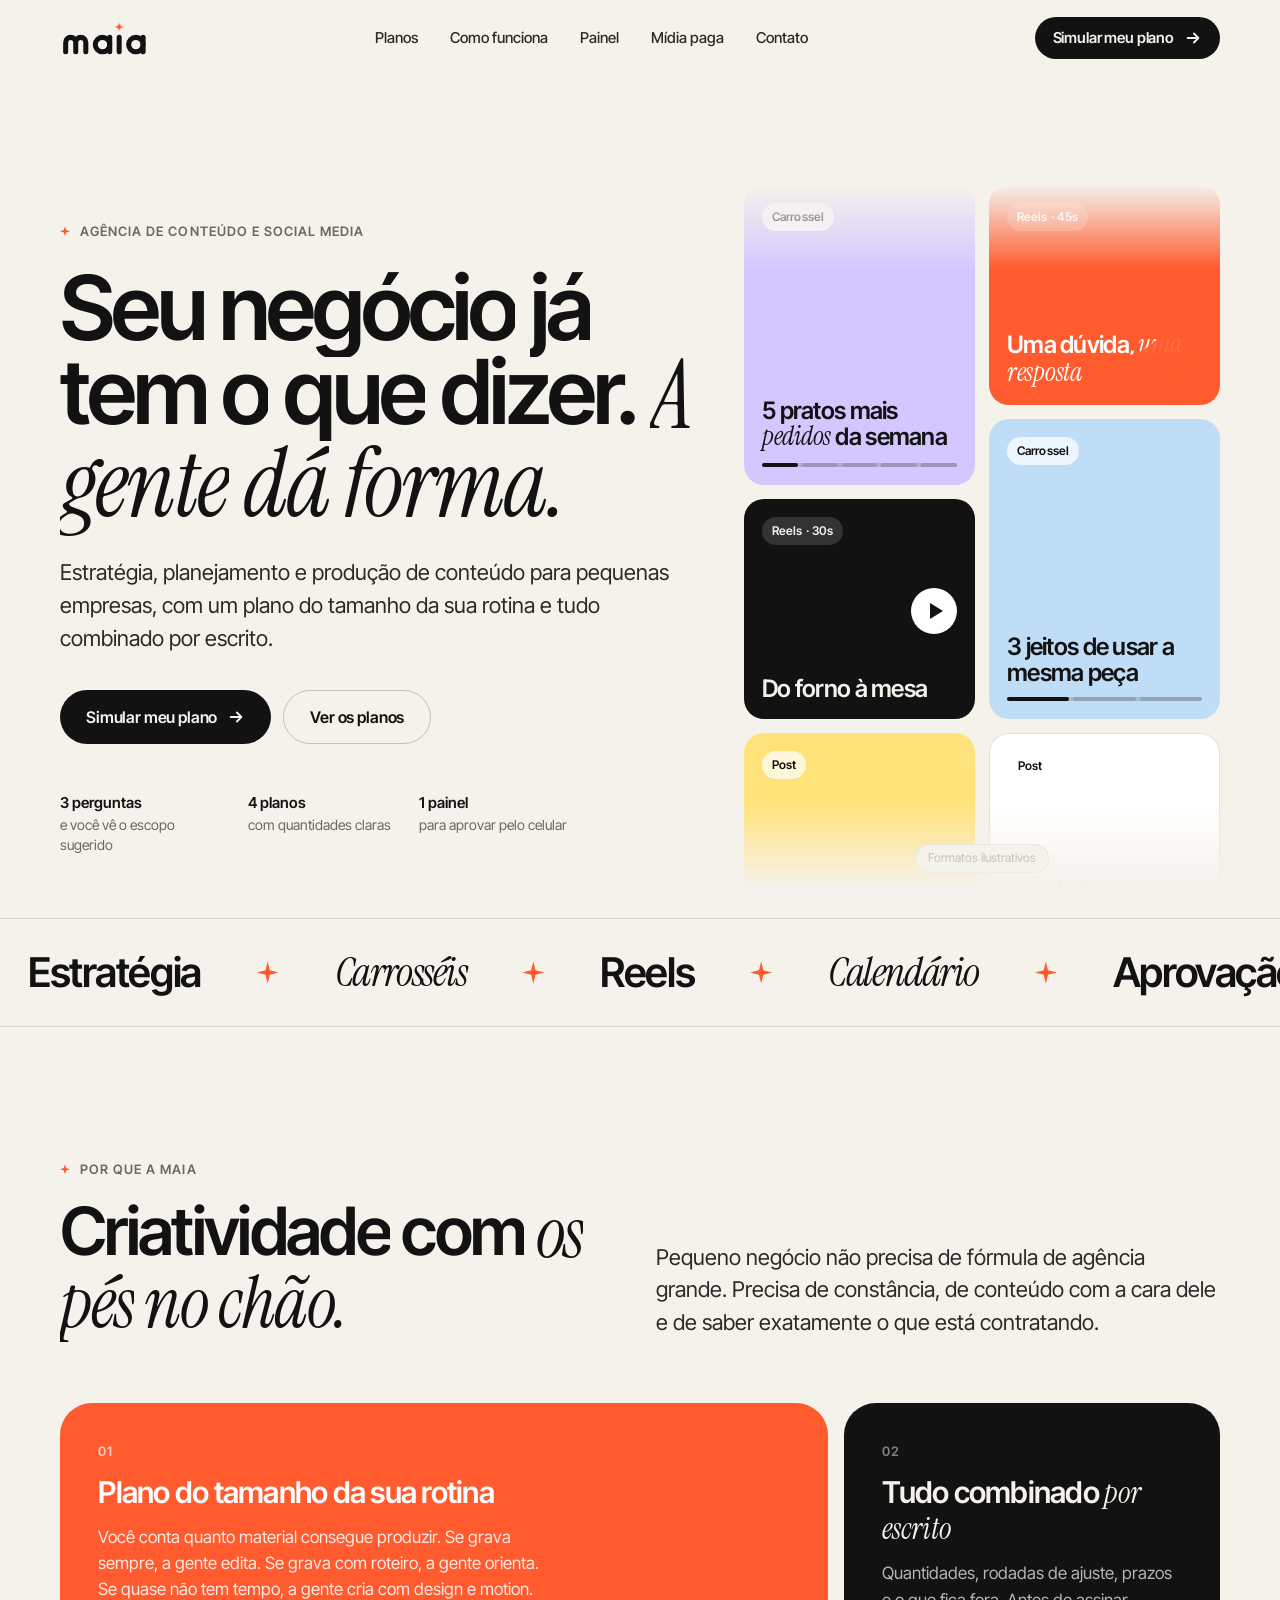
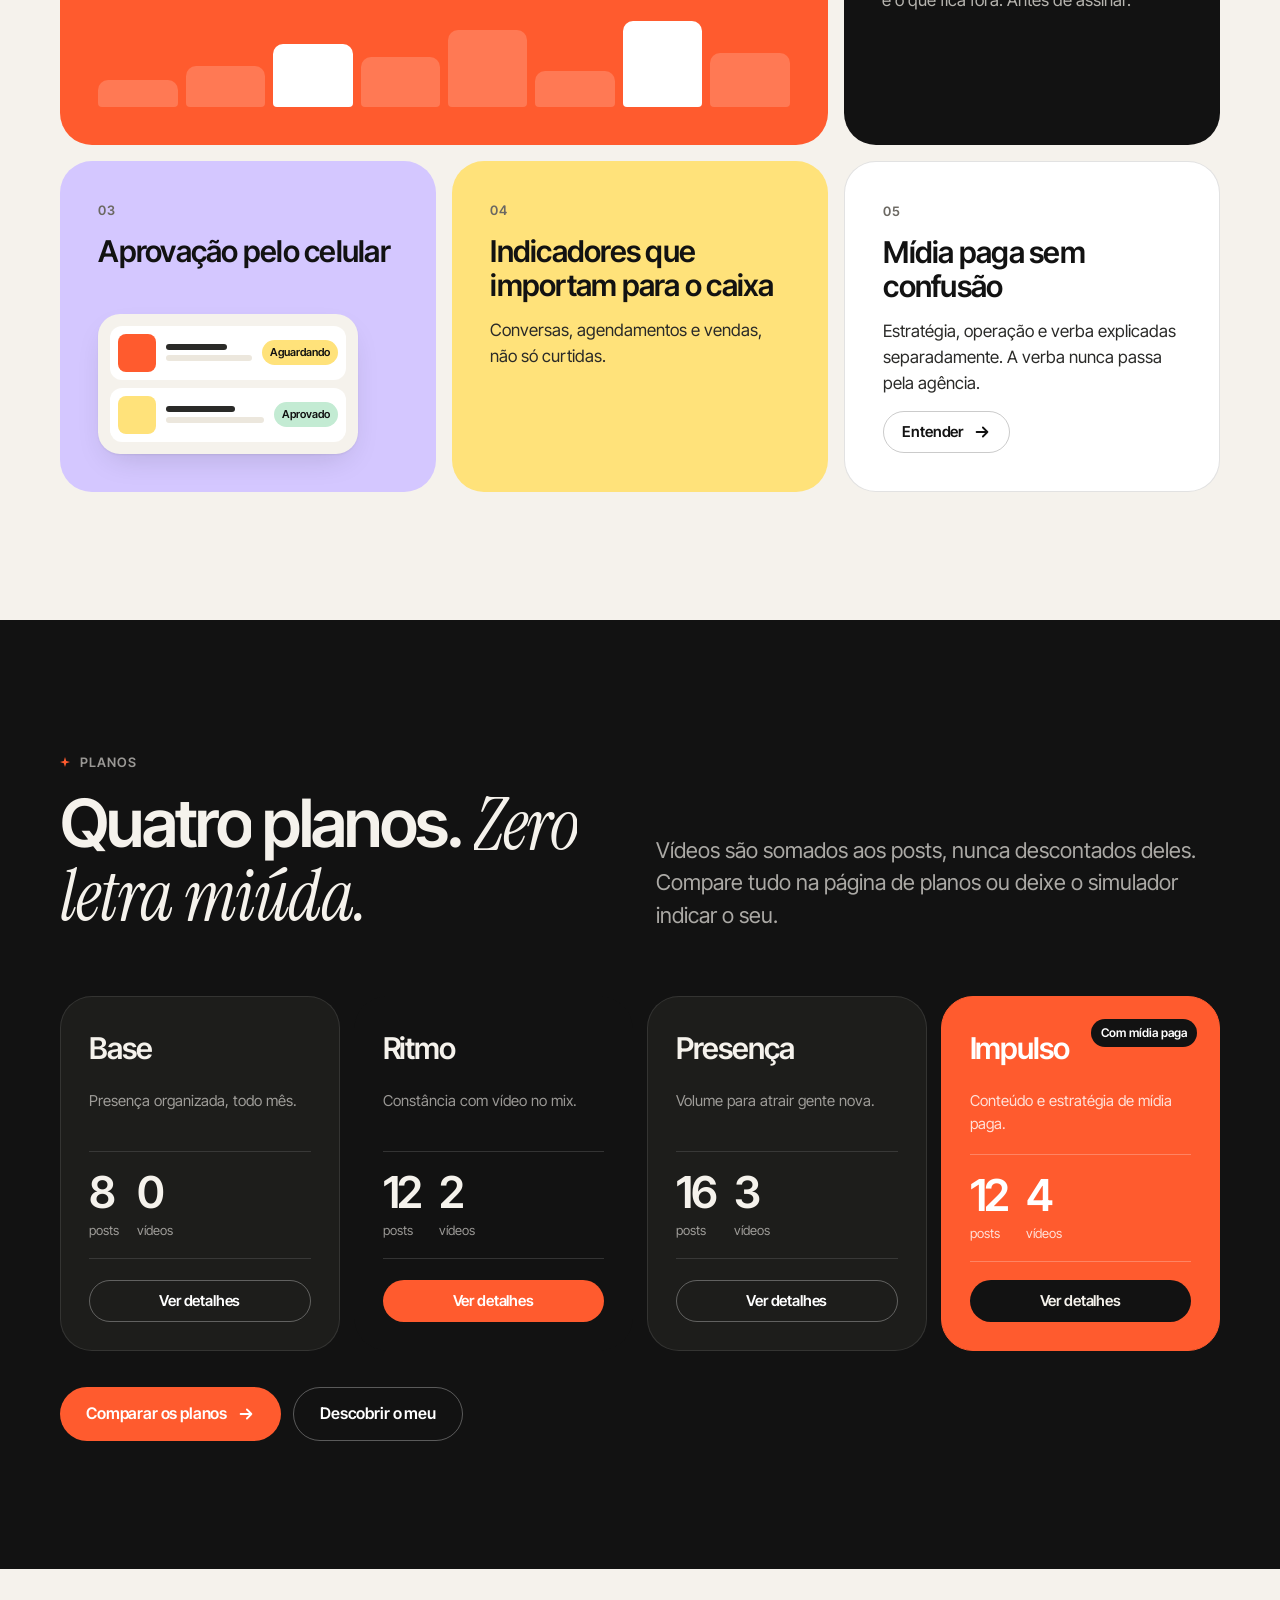
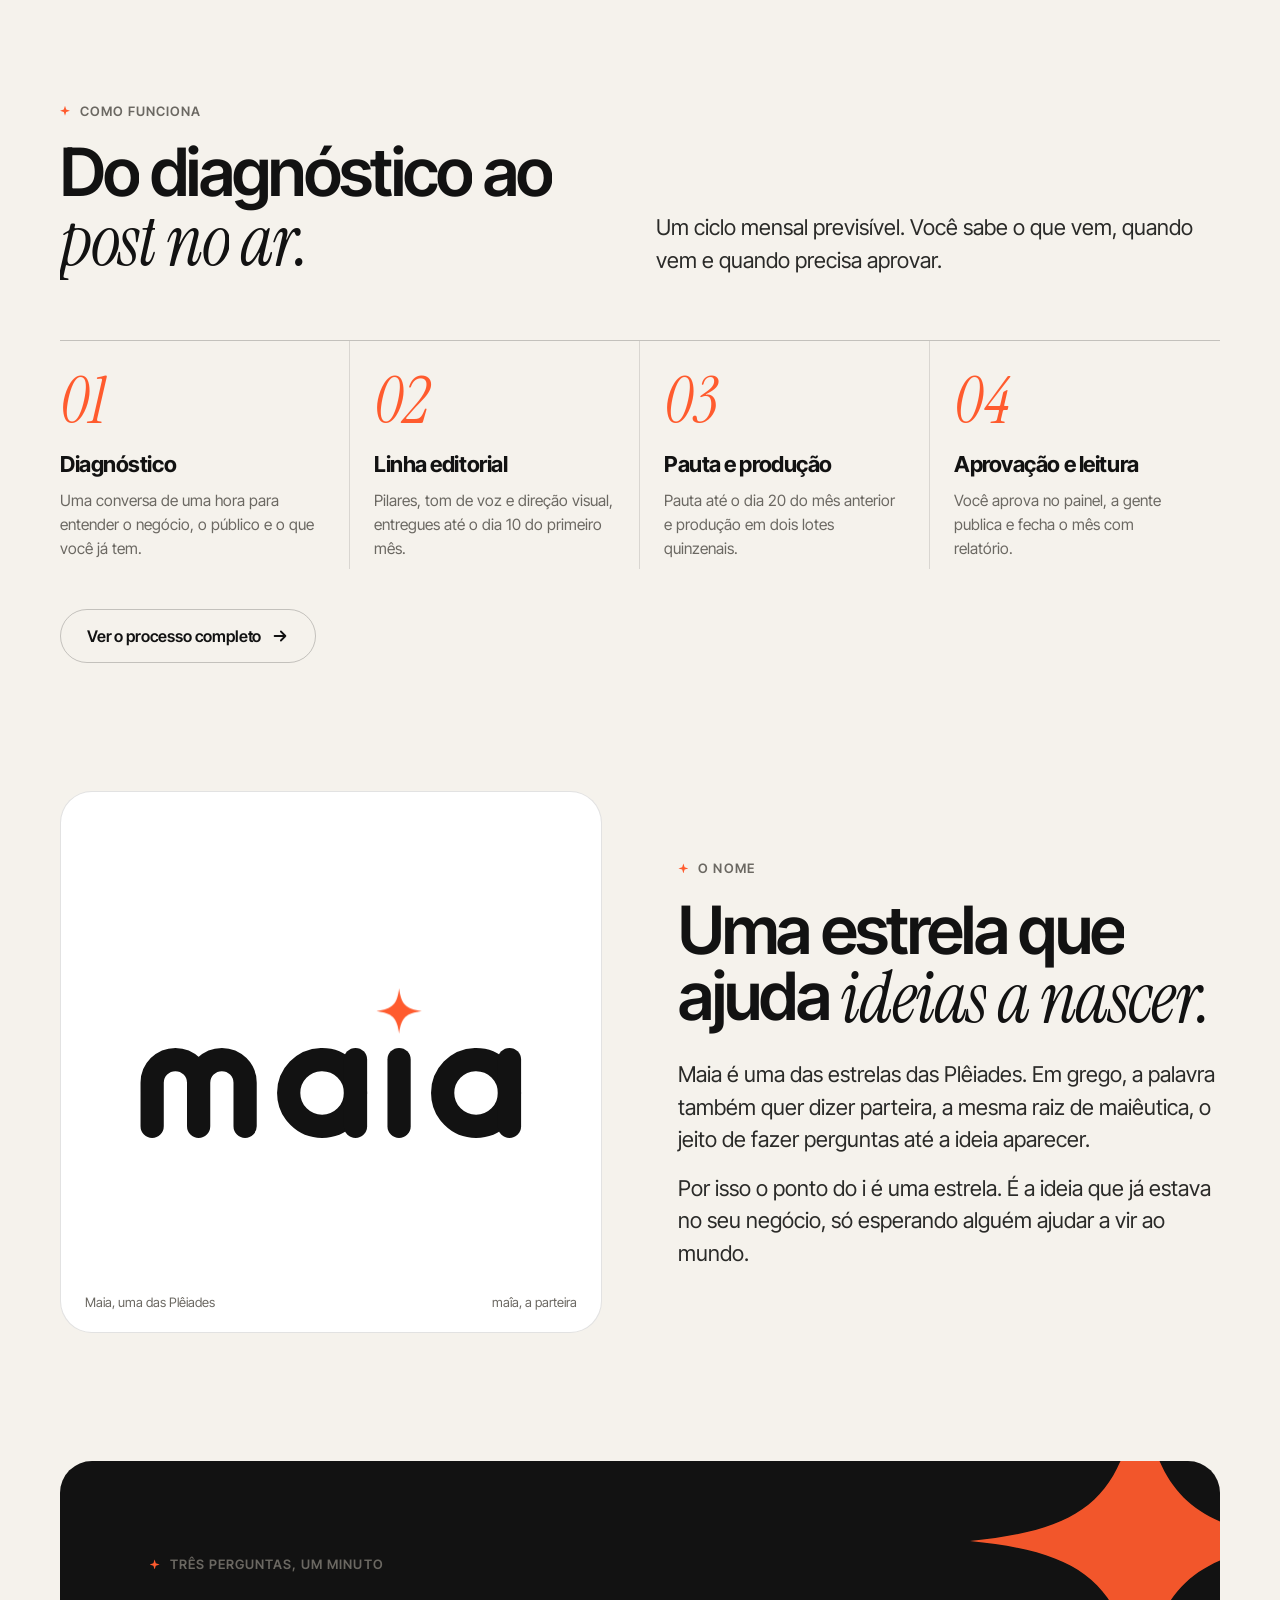
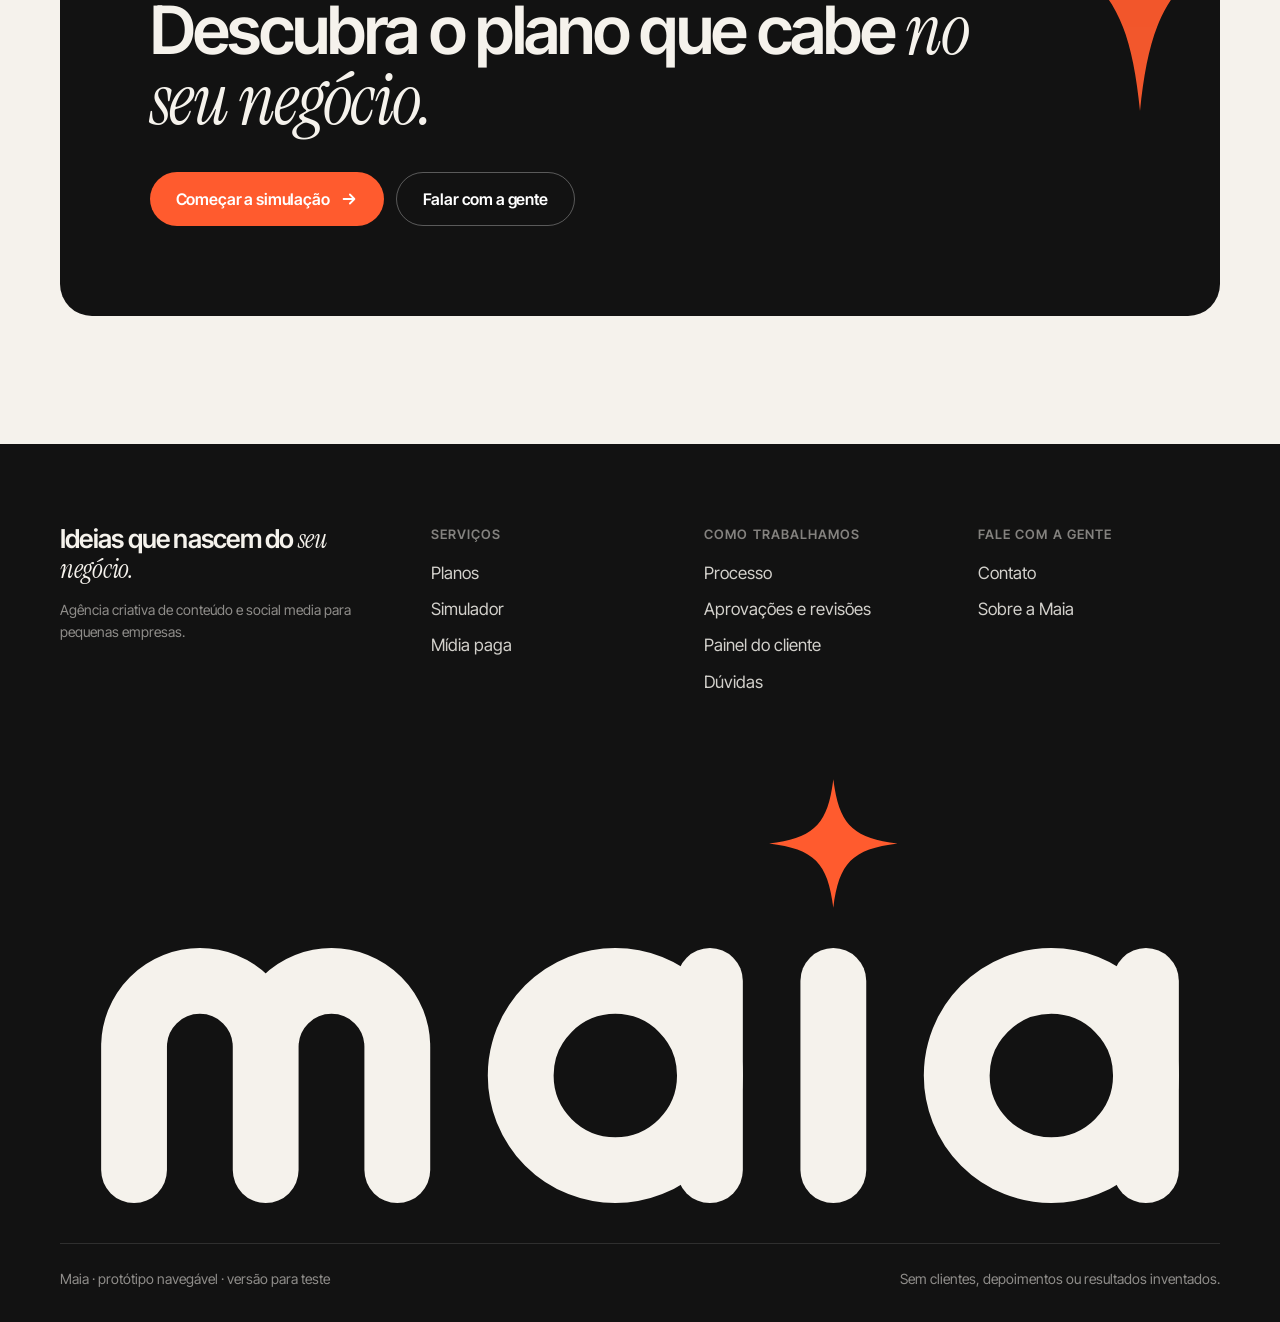
==== index.html @ 1aa04ade "Add files via upload" ====
<!doctype html>
<html lang="pt-BR">
<head>
<meta charset="utf-8">
<meta name="viewport" content="width=device-width,initial-scale=1">
<title>Maia · Conteúdo e social media para pequenas empresas</title>
<meta name="description" content="Estratégia, planejamento e produção de conteúdo para redes sociais, com escopo do tamanho da rotina do seu negócio.">
<meta name="theme-color" content="#F5F2EC">
<link rel="icon" href="./favicon.svg" type="image/svg+xml">
<link rel="preconnect" href="https://fonts.googleapis.com"><link rel="preconnect" href="https://fonts.gstatic.com" crossorigin>
<link href="https://fonts.googleapis.com/css2?family=Instrument+Serif:ital@0;1&family=Inter+Tight:wght@400;500;600;700&display=swap" rel="stylesheet">
<link rel="stylesheet" href="./style.css">
<meta property="og:title" content="Maia · Conteúdo e social media para pequenas empresas"><meta property="og:description" content="Estratégia, planejamento e produção de conteúdo para redes sociais, com escopo do tamanho da rotina do seu negócio.">
</head>
<body>
<a href="#conteudo" class="skip" style="position:absolute;left:-999px">Pular para o conteúdo</a>
<header class="site-header">
  <div class="wrap nav">
    <a class="brand" href="index.html" aria-label="Maia, página inicial"><svg class="logo logo-anim " viewBox="0 -12 282 108" fill="none" role="img" aria-label="Maia">
<g stroke="#121212" stroke-width="16" stroke-linecap="round" stroke-linejoin="round">
<path class="stroke" pathLength="1" d="M18 86V56a16 16 0 0 1 32 0v30M50 56a16 16 0 0 1 32 0v30"/>
<circle class="stroke" pathLength="1" cx="135" cy="63" r="23" transform="rotate(-90 135 63)"/>
<path class="stroke" pathLength="1" d="M158 40v46"/>
<path class="stroke" pathLength="1" d="M188 40v46"/>
<circle class="stroke" pathLength="1" cx="241" cy="63" r="23" transform="rotate(-90 241 63)"/>
<path class="stroke" pathLength="1" d="M264 40v46"/>
</g>
<path class="star" fill="#FF5B2E" d="M188 -9C189.4 2 192.6 5.2 203.6 6.6 192.6 8 189.4 11.2 188 22.2 186.6 11.2 183.4 8 172.4 6.6 183.4 5.2 186.6 2 188 -9Z"/>
</svg></a>
    <nav aria-label="Principal"><ul class="nav-links"><li><a href="planos.html">Planos</a></li><li><a href="como-funciona.html">Como funciona</a></li><li><a href="painel.html">Painel</a></li><li><a href="midia-paga.html">Mídia paga</a></li><li><a href="contato.html">Contato</a></li></ul></nav>
    <div class="nav-cta">
      <a class="btn btn-primary btn-sm" href="simulador.html">Simular meu plano <svg viewBox="0 0 20 20" fill="none" aria-hidden="true"><path d="M4 10h12m-5-5 5 5-5 5" stroke="currentColor" stroke-width="2" stroke-linecap="round" stroke-linejoin="round"/></svg></a>
      <button class="menu-btn" aria-expanded="false" aria-controls="mmenu">Menu <i></i></button>
    </div>
  </div>
</header>
<div class="mobile-menu" id="mmenu"><a class="m-link" href="index.html" aria-current="page">Início<span aria-hidden="true">↗</span></a><a class="m-link" href="planos.html">Planos<span aria-hidden="true">↗</span></a><a class="m-link" href="como-funciona.html">Como funciona<span aria-hidden="true">↗</span></a><a class="m-link" href="painel.html">Painel<span aria-hidden="true">↗</span></a><a class="m-link" href="midia-paga.html">Mídia paga<span aria-hidden="true">↗</span></a><a class="m-link" href="contato.html">Contato<span aria-hidden="true">↗</span></a><a class="btn btn-coral" href="simulador.html">Simular meu plano <svg viewBox="0 0 20 20" fill="none" aria-hidden="true"><path d="M4 10h12m-5-5 5 5-5 5" stroke="currentColor" stroke-width="2" stroke-linecap="round" stroke-linejoin="round"/></svg></a></div>
<main id="conteudo">
<section class="hero">
  <div class="wrap hero-grid">
    <div>
      <span class="eyebrow reveal">Agência de conteúdo e social media</span>
      <h1 class="h1" data-split>Seu negócio já tem o que dizer. <span class="serif">A gente dá forma.</span></h1>
      <p class="lead reveal" data-d="2">Estratégia, planejamento e produção de conteúdo para pequenas empresas, com um plano do tamanho da sua rotina e tudo combinado por escrito.</p>
      <div class="actions reveal" data-d="3">
        <a class="btn btn-primary" href="simulador.html">Simular meu plano <svg viewBox="0 0 20 20" fill="none" aria-hidden="true"><path d="M4 10h12m-5-5 5 5-5 5" stroke="currentColor" stroke-width="2" stroke-linecap="round" stroke-linejoin="round"/></svg></a>
        <a class="btn btn-ghost" href="planos.html">Ver os planos</a>
      </div>
      <div class="hero-meta reveal" data-d="4">
        <div><b>3 perguntas</b>e você vê o escopo sugerido</div>
        <div><b>4 planos</b>com quantidades claras</div>
        <div><b>1 painel</b>para aprovar pelo celular</div>
      </div>
    </div>
    <div class="feed reveal" data-d="2" aria-label="Ilustração de formatos de conteúdo">
      <div class="feed-col">
        <div class="tile lilac tall"><span class="tag">Carrossel</span><div><div class="t">5 pratos mais <span class="serif">pedidos</span> da semana</div><div class="bar"><span></span><span></span><span></span><span></span><span></span></div></div></div>
        <div class="tile ink"><span class="tag">Reels · 30s</span><div class="play"></div><div class="t">Do forno à mesa</div></div>
        <div class="tile butter"><span class="tag">Post</span><div class="t">Agenda aberta para <span class="serif">sábado</span></div></div>
        <div class="tile mint tall"><span class="tag">Carrossel</span><div><div class="t">Cuidados em casa depois da coloração</div><div class="bar"><span></span><span></span><span></span><span></span></div></div></div>
        <div class="tile lilac tall"><span class="tag">Carrossel</span><div><div class="t">5 pratos mais <span class="serif">pedidos</span> da semana</div><div class="bar"><span></span><span></span><span></span><span></span><span></span></div></div></div>
        <div class="tile ink"><span class="tag">Reels · 30s</span><div class="play"></div><div class="t">Do forno à mesa</div></div>
        <div class="tile butter"><span class="tag">Post</span><div class="t">Agenda aberta para <span class="serif">sábado</span></div></div>
        <div class="tile mint tall"><span class="tag">Carrossel</span><div><div class="t">Cuidados em casa depois da coloração</div><div class="bar"><span></span><span></span><span></span><span></span></div></div></div>
      </div>
      <div class="feed-col">
        <div class="tile coral"><span class="tag">Reels · 45s</span><svg class="big-star" viewBox="0 0 100 100" aria-hidden="true"><path fill="#FF5B2E" d="M50 0C53.5 36 64 46.5 100 50 64 53.5 53.5 64 50 100 46.5 64 36 53.5 0 50 36 46.5 46.5 36 50 0Z"/></svg><div class="t">Uma dúvida, <span class="serif">uma resposta</span></div></div>
        <div class="tile sky tall"><span class="tag">Carrossel</span><div><div class="t">3 jeitos de usar a mesma peça</div><div class="bar"><span></span><span></span><span></span></div></div></div>
        <div class="tile paper"><span class="tag">Post</span><div class="t">Inscrições abertas <span class="serif">até sexta</span></div></div>
        <div class="tile ink tall"><span class="tag">Reels · 20s</span><div class="play"></div><div class="t">Antes e depois do banho e tosa</div></div>
        <div class="tile coral"><span class="tag">Reels · 45s</span><svg class="big-star" viewBox="0 0 100 100" aria-hidden="true"><path fill="#FF5B2E" d="M50 0C53.5 36 64 46.5 100 50 64 53.5 53.5 64 50 100 46.5 64 36 53.5 0 50 36 46.5 46.5 36 50 0Z"/></svg><div class="t">Uma dúvida, <span class="serif">uma resposta</span></div></div>
        <div class="tile sky tall"><span class="tag">Carrossel</span><div><div class="t">3 jeitos de usar a mesma peça</div><div class="bar"><span></span><span></span><span></span></div></div></div>
        <div class="tile paper"><span class="tag">Post</span><div class="t">Inscrições abertas <span class="serif">até sexta</span></div></div>
        <div class="tile ink tall"><span class="tag">Reels · 20s</span><div class="play"></div><div class="t">Antes e depois do banho e tosa</div></div>
      </div>
      <span class="feed-note">Formatos ilustrativos</span>
    </div>
  </div>
</section>

<div class="marquee" aria-hidden="true"><div class="marquee-track">
  <span>Estratégia</span><span>Carrosséis</span><span>Reels</span><span>Calendário</span><span>Aprovação pelo celular</span><span>Relatório mensal</span><span>Mídia paga</span>
  <span>Estratégia</span><span>Carrosséis</span><span>Reels</span><span>Calendário</span><span>Aprovação pelo celular</span><span>Relatório mensal</span><span>Mídia paga</span>
</div></div>

<section class="sec">
  <div class="wrap">
    <div class="sec-head">
      <div><span class="eyebrow reveal">Por que a Maia</span><h2 class="h2" data-split style="margin-top:16px">Criatividade com <span class="serif">os pés no chão.</span></h2></div>
      <p class="lead reveal">Pequeno negócio não precisa de fórmula de agência grande. Precisa de constância, de conteúdo com a cara dele e de saber exatamente o que está contratando.</p>
    </div>
    <div class="bento">
      <article class="b-card c-4 coral reveal">
        <span class="num">01</span>
        <h3 class="h3">Plano do tamanho da sua rotina</h3>
        <p>Você conta quanto material consegue produzir. Se grava sempre, a gente edita. Se grava com roteiro, a gente orienta. Se quase não tem tempo, a gente cria com design e motion.</p>
        <div class="viz cap-scale" aria-hidden="true"><span style="height:30%"></span><span style="height:45%"></span><span class="on" style="height:70%"></span><span style="height:55%"></span><span style="height:85%"></span><span style="height:40%"></span><span class="on" style="height:95%"></span><span style="height:60%"></span></div>
      </article>
      <article class="b-card c-2 ink reveal" data-d="1">
        <span class="num">02</span>
        <h3 class="h3">Tudo combinado <span class="serif">por escrito</span></h3>
        <p>Quantidades, rodadas de ajuste, prazos e o que fica fora. Antes de assinar.</p>
      </article>
      <article class="b-card c-2 lilac reveal">
        <span class="num">03</span>
        <h3 class="h3">Aprovação pelo celular</h3>
        <div class="viz phone-mini" aria-hidden="true">
          <div class="row"><div class="th" style="background:var(--coral)"></div><div class="lines"><i></i><i></i></div><span class="pill wait">Aguardando</span></div>
          <div class="row"><div class="th" style="background:var(--butter)"></div><div class="lines"><i></i><i></i></div><span class="pill">Aprovado</span></div>
        </div>
      </article>
      <article class="b-card c-2 butter reveal" data-d="1">
        <span class="num">04</span>
        <h3 class="h3">Indicadores que importam para o caixa</h3>
        <p>Conversas, agendamentos e vendas, não só curtidas.</p>
      </article>
      <article class="b-card c-2 reveal" data-d="2">
        <span class="num">05</span>
        <h3 class="h3">Mídia paga sem confusão</h3>
        <p>Estratégia, operação e verba explicadas separadamente. A verba nunca passa pela agência.</p>
        <a class="btn btn-ghost btn-sm" href="midia-paga.html" style="align-self:flex-start;margin-top:auto">Entender <svg viewBox="0 0 20 20" fill="none" aria-hidden="true"><path d="M4 10h12m-5-5 5 5-5 5" stroke="currentColor" stroke-width="2" stroke-linecap="round" stroke-linejoin="round"/></svg></a>
      </article>
    </div>
  </div>
</section>

<section class="sec dark">
  <div class="wrap">
    <div class="sec-head">
      <div><span class="eyebrow reveal">Planos</span><h2 class="h2" data-split style="margin-top:16px">Quatro planos. <span class="serif">Zero letra miúda.</span></h2></div>
      <p class="lead reveal">Vídeos são somados aos posts, nunca descontados deles. Compare tudo na página de planos ou deixe o simulador indicar o seu.</p>
    </div>
    <div class="plans" id="home-plans"></div>
    <div style="display:flex;gap:12px;flex-wrap:wrap;margin-top:36px" class="reveal">
      <a class="btn btn-coral" href="planos.html">Comparar os planos <svg viewBox="0 0 20 20" fill="none" aria-hidden="true"><path d="M4 10h12m-5-5 5 5-5 5" stroke="currentColor" stroke-width="2" stroke-linecap="round" stroke-linejoin="round"/></svg></a>
      <a class="btn btn-light" href="simulador.html">Descobrir o meu</a>
    </div>
  </div>
</section>

<section class="sec">
  <div class="wrap">
    <div class="sec-head">
      <div><span class="eyebrow reveal">Como funciona</span><h2 class="h2" data-split style="margin-top:16px">Do diagnóstico ao <span class="serif">post no ar.</span></h2></div>
      <p class="lead reveal">Um ciclo mensal previsível. Você sabe o que vem, quando vem e quando precisa aprovar.</p>
    </div>
    <div class="steps">
      <div class="step reveal"><div class="n">01</div><h3>Diagnóstico</h3><p>Uma conversa de uma hora para entender o negócio, o público e o que você já tem.</p></div>
      <div class="step reveal" data-d="1"><div class="n">02</div><h3>Linha editorial</h3><p>Pilares, tom de voz e direção visual, entregues até o dia 10 do primeiro mês.</p></div>
      <div class="step reveal" data-d="2"><div class="n">03</div><h3>Pauta e produção</h3><p>Pauta até o dia 20 do mês anterior e produção em dois lotes quinzenais.</p></div>
      <div class="step reveal" data-d="3"><div class="n">04</div><h3>Aprovação e leitura</h3><p>Você aprova no painel, a gente publica e fecha o mês com relatório.</p></div>
    </div>
    <a class="btn btn-ghost reveal" href="como-funciona.html" style="margin-top:40px">Ver o processo completo <svg viewBox="0 0 20 20" fill="none" aria-hidden="true"><path d="M4 10h12m-5-5 5 5-5 5" stroke="currentColor" stroke-width="2" stroke-linecap="round" stroke-linejoin="round"/></svg></a>
  </div>
</section>

<section class="sec" id="marca" style="padding-top:0">
  <div class="wrap story">
    <div class="logo-stage reveal"><svg class="logo logo-anim big" viewBox="0 -12 282 108" fill="none" role="img" aria-label="Maia">
<g stroke="#121212" stroke-width="16" stroke-linecap="round" stroke-linejoin="round">
<path class="stroke" pathLength="1" d="M18 86V56a16 16 0 0 1 32 0v30M50 56a16 16 0 0 1 32 0v30"/>
<circle class="stroke" pathLength="1" cx="135" cy="63" r="23" transform="rotate(-90 135 63)"/>
<path class="stroke" pathLength="1" d="M158 40v46"/>
<path class="stroke" pathLength="1" d="M188 40v46"/>
<circle class="stroke" pathLength="1" cx="241" cy="63" r="23" transform="rotate(-90 241 63)"/>
<path class="stroke" pathLength="1" d="M264 40v46"/>
</g>
<path class="star" fill="#FF5B2E" d="M188 -9C189.4 2 192.6 5.2 203.6 6.6 192.6 8 189.4 11.2 188 22.2 186.6 11.2 183.4 8 172.4 6.6 183.4 5.2 186.6 2 188 -9Z"/>
</svg><div class="cap"><span>Maia, uma das Plêiades</span><span>maîa, a parteira</span></div></div>
    <div>
      <span class="eyebrow reveal">O nome</span>
      <h2 class="h2" data-split style="margin:16px 0 24px">Uma estrela que ajuda <span class="serif">ideias a nascer.</span></h2>
      <p class="lead reveal">Maia é uma das estrelas das Plêiades. Em grego, a palavra também quer dizer parteira, a mesma raiz de maiêutica, o jeito de fazer perguntas até a ideia aparecer.</p>
      <p class="lead reveal" style="margin-top:16px">Por isso o ponto do i é uma estrela. É a ideia que já estava no seu negócio, só esperando alguém ajudar a vir ao mundo.</p>
    </div>
  </div>
</section>

<section class="sec" style="padding-top:0">
  <div class="wrap">
    <div class="cta-band reveal">
      <svg class="star-bg" viewBox="0 0 100 100" aria-hidden="true"><path fill="#FF5B2E" d="M50 0C53.5 36 64 46.5 100 50 64 53.5 53.5 64 50 100 46.5 64 36 53.5 0 50 36 46.5 46.5 36 50 0Z"/></svg>
      <span class="eyebrow">Três perguntas, um minuto</span>
      <h2 class="h2" style="margin-top:18px">Descubra o plano que cabe <span class="serif">no seu negócio.</span></h2>
      <div class="actions"><a class="btn btn-coral" href="simulador.html">Começar a simulação <svg viewBox="0 0 20 20" fill="none" aria-hidden="true"><path d="M4 10h12m-5-5 5 5-5 5" stroke="currentColor" stroke-width="2" stroke-linecap="round" stroke-linejoin="round"/></svg></a><a class="btn btn-light" href="contato.html">Falar com a gente</a></div>
    </div>
  </div>
</section>
<script>
document.addEventListener('DOMContentLoaded',()=>{
  const el=document.getElementById('home-plans'); const M=window.MAIA;
  el.innerHTML=M.order.map((id,i)=>{const p=M.plans[id];const cls=id==='ritmo'?'featured':id==='impulso'?'axis':'';
  return `<article class="plan ${cls} reveal in" data-d="${i}" style="${cls?'':'background:#1D1D1B;border-color:rgba(255,255,255,.1);color:var(--paper)'}">
  ${id==='impulso'?'<span class="badge">Com mídia paga</span>':''}
  <div class="p-name">${p.name}</div><div class="p-desc" style="${cls?'':'color:rgba(245,242,236,.6)'}">${p.short}</div>
  <div class="p-nums" style="${cls?'':'border-color:rgba(255,255,255,.12)'}"><div><b>${p.posts}</b><span style="${cls?'':'color:rgba(245,242,236,.6)'}">posts</span></div><div><b>${p.videos}</b><span style="${cls?'':'color:rgba(245,242,236,.6)'}">vídeos</span></div></div>
  <a class="btn ${id==='ritmo'?'btn-coral':id==='impulso'?'btn-primary':'btn-light'} btn-sm" href="planos.html#${id}">Ver detalhes</a></article>`}).join('');
});
</script>

</main>
<footer class="site-footer">
  <div class="wrap">
    <div class="foot-grid">
      <div>
        <p style="font-size:26px;letter-spacing:-.03em;font-weight:600;line-height:1.15;max-width:340px">Ideias que nascem do <span class="serif">seu negócio.</span></p>
        <p class="small" style="color:rgba(245,242,236,.55);margin-top:14px;max-width:320px">Agência criativa de conteúdo e social media para pequenas empresas.</p>
      </div>
      <div><h4>Serviços</h4><ul><li><a href="planos.html">Planos</a></li><li><a href="simulador.html">Simulador</a></li><li><a href="midia-paga.html">Mídia paga</a></li></ul></div>
      <div><h4>Como trabalhamos</h4><ul><li><a href="como-funciona.html">Processo</a></li><li><a href="como-funciona.html#combinados">Aprovações e revisões</a></li><li><a href="painel.html">Painel do cliente</a></li><li><a href="como-funciona.html#duvidas">Dúvidas</a></li></ul></div>
      <div><h4>Fale com a gente</h4><ul><li><a href="contato.html">Contato</a></li><li><a href="index.html#marca">Sobre a Maia</a></li></ul></div>
    </div>
    <div class="foot-big" aria-hidden="true"><svg class="logo " viewBox="0 -12 282 108" fill="none" role="img" aria-label="Maia">
<g stroke="#F5F2EC" stroke-width="16" stroke-linecap="round" stroke-linejoin="round">
<path d="M18 86V56a16 16 0 0 1 32 0v30M50 56a16 16 0 0 1 32 0v30"/>
<circle cx="135" cy="63" r="23" transform="rotate(-90 135 63)"/>
<path d="M158 40v46"/>
<path d="M188 40v46"/>
<circle cx="241" cy="63" r="23" transform="rotate(-90 241 63)"/>
<path d="M264 40v46"/>
</g>
<path class="star" fill="#FF5B2E" d="M188 -9C189.4 2 192.6 5.2 203.6 6.6 192.6 8 189.4 11.2 188 22.2 186.6 11.2 183.4 8 172.4 6.6 183.4 5.2 186.6 2 188 -9Z"/>
</svg></div>
    <div class="foot-bottom"><span>Maia · protótipo navegável · versão para teste</span><span>Sem clientes, depoimentos ou resultados inventados.</span></div>
  </div>
</footer>
<script src="./main.js"></script>
<script src="./data.js"></script>
</body>
</html>
---- style.css ----
/* MAIA · sistema visual */
:root{
  --ink:#121212;
  --ink-2:#2A2A28;
  --muted:#6B6862;
  --paper:#F5F2EC;
  --paper-2:#ECE7DD;
  --white:#FFFFFF;
  --coral:#FF5B2E;
  --coral-d:#E2441A;
  --lilac:#D4C7FF;
  --butter:#FFE27A;
  --mint:#C3EBD3;
  --sky:#BFDDF7;
  --line:rgba(18,18,18,.12);
  --line-2:rgba(18,18,18,.22);
  --r-s:12px; --r-m:20px; --r-l:32px;
  --shadow:0 1px 2px rgba(18,18,18,.06),0 12px 32px -12px rgba(18,18,18,.18);
  --sans:"Inter Tight",system-ui,-apple-system,"Segoe UI",sans-serif;
  --serif:"Instrument Serif",Georgia,serif;
  --ease:cubic-bezier(.2,.7,.1,1);
  --max:1240px;
  --gut:clamp(16px,4vw,40px);
}
@view-transition{navigation:auto}
::view-transition-old(root){animation:vt-out .28s var(--ease) both}
::view-transition-new(root){animation:vt-in .42s var(--ease) both}
@keyframes vt-out{to{opacity:0;transform:translateY(-8px)}}
@keyframes vt-in{from{opacity:0;transform:translateY(12px)}}

*{box-sizing:border-box;margin:0;padding:0}
html{scroll-behavior:smooth;-webkit-text-size-adjust:100%}
body{font-family:var(--sans);background:var(--paper);color:var(--ink);font-size:17px;line-height:1.55;-webkit-font-smoothing:antialiased;overflow-x:hidden}
img,svg{display:block;max-width:100%}
a{color:inherit;text-decoration:none}
button{font:inherit;color:inherit;background:none;border:0;cursor:pointer}
input,select,textarea{font:inherit;color:inherit}
:focus-visible{outline:3px solid var(--coral);outline-offset:3px;border-radius:6px}
::selection{background:var(--coral);color:#fff}

.wrap{width:100%;max-width:var(--max);margin:0 auto;padding:0 var(--gut)}
.serif{font-family:var(--serif);font-weight:400;font-style:italic;letter-spacing:-.01em}
.eyebrow{display:inline-flex;align-items:center;gap:10px;font-size:13px;font-weight:600;letter-spacing:.08em;text-transform:uppercase;color:var(--muted)}
.eyebrow::before{content:"";width:10px;height:10px;background:var(--coral);clip-path:polygon(50% 0,62% 38%,100% 50%,62% 62%,50% 100%,38% 62%,0 50%,38% 38%)}
.h1{font-size:clamp(44px,7vw,104px);line-height:.94;letter-spacing:-.045em;font-weight:600}
.h2{font-size:clamp(34px,5.2vw,72px);line-height:1;letter-spacing:-.04em;font-weight:600}
.h3{font-size:clamp(22px,2.4vw,30px);line-height:1.15;letter-spacing:-.025em;font-weight:600}
.h1 .serif,.h2 .serif{font-size:1.06em;letter-spacing:-.02em}
.lead{font-size:clamp(18px,1.7vw,22px);line-height:1.5;color:var(--ink-2);max-width:620px}
.muted{color:var(--muted)}
.small{font-size:14px}

/* botões */
.btn{display:inline-flex;align-items:center;gap:10px;height:54px;padding:0 26px;border-radius:999px;font-weight:600;font-size:16px;letter-spacing:-.01em;transition:transform .3s var(--ease),background .25s,color .25s,box-shadow .3s;white-space:nowrap}
.btn svg{width:18px;height:18px;transition:transform .3s var(--ease)}
.btn:hover svg{transform:translateX(4px)}
.btn-primary{background:var(--ink);color:var(--paper)}
.btn-primary:hover{background:var(--coral);transform:translateY(-2px);box-shadow:0 10px 24px -10px rgba(255,91,46,.7)}
.btn-coral{background:var(--coral);color:#fff}
.btn-coral:hover{background:var(--paper);color:var(--ink);transform:translateY(-2px)}
.btn-ghost{border:1.5px solid var(--line-2)}
.btn-ghost:hover{border-color:var(--ink);background:var(--ink);color:var(--paper)}
.btn-light{border:1.5px solid rgba(255,255,255,.3);color:#fff}
.btn-light:hover{background:#fff;color:var(--ink)}
.btn-sm{height:42px;padding:0 18px;font-size:15px}

/* header */
.site-header{position:sticky;top:0;z-index:50;background:rgba(245,242,236,.82);backdrop-filter:saturate(1.4) blur(14px);-webkit-backdrop-filter:saturate(1.4) blur(14px);border-bottom:1px solid transparent;transition:border-color .3s}
.site-header.scrolled{border-bottom-color:var(--line)}
.nav{display:flex;align-items:center;justify-content:space-between;height:76px;gap:24px}
.brand{display:flex;align-items:center}
.brand svg{height:34px;width:auto}
.nav-links{display:flex;gap:4px;list-style:none}
.nav-links a{display:block;padding:10px 14px;border-radius:999px;font-size:15px;font-weight:500;color:var(--ink-2);transition:background .2s,color .2s}
.nav-links a:hover{background:var(--paper-2);color:var(--ink)}
.nav-links a[aria-current="page"]{background:var(--ink);color:var(--paper)}
.nav-cta{display:flex;gap:10px;align-items:center}
.menu-btn{display:none;height:44px;padding:0 16px 0 18px;border-radius:999px;border:1.5px solid var(--line-2);font-weight:600;font-size:15px;align-items:center;gap:10px}
.menu-btn i{display:grid;gap:4px}
.menu-btn i::before,.menu-btn i::after{content:"";display:block;width:16px;height:2px;background:currentColor;border-radius:2px;transition:transform .3s var(--ease)}
.menu-open .menu-btn i::before{transform:translateY(3px) rotate(45deg)}
.menu-open .menu-btn i::after{transform:translateY(-3px) rotate(-45deg)}
.mobile-menu{position:fixed;inset:76px 0 0 0;background:var(--paper);z-index:49;padding:24px var(--gut) 40px;display:flex;flex-direction:column;gap:6px;opacity:0;pointer-events:none;transform:translateY(-10px);transition:opacity .3s,transform .4s var(--ease)}
.menu-open .mobile-menu{opacity:1;pointer-events:auto;transform:none}
.mobile-menu a.m-link{font-size:38px;font-weight:600;letter-spacing:-.035em;padding:8px 0;border-bottom:1px solid var(--line);display:flex;justify-content:space-between;align-items:center}
.mobile-menu a.m-link[aria-current="page"]{color:var(--coral)}
.mobile-menu .btn{margin-top:24px;justify-content:center}
@media (max-width:980px){.nav-links,.nav-cta .btn-ghost{display:none}.menu-btn{display:inline-flex}}
@media (max-width:520px){.nav-cta .btn-primary{display:none}.brand svg{height:28px}}

/* logo animado */
.logo-anim .stroke{stroke-dasharray:1;stroke-dashoffset:1;animation:draw 1.1s var(--ease) forwards}
.logo-anim .stroke:nth-child(2){animation-delay:.12s}
.logo-anim .stroke:nth-child(3){animation-delay:.2s}
.logo-anim .stroke:nth-child(4){animation-delay:.32s}
.logo-anim .stroke:nth-child(5){animation-delay:.42s}
.logo-anim .stroke:nth-child(6){animation-delay:.5s}
.logo-anim .star{transform-box:fill-box;transform-origin:center;transform:scale(0) rotate(-90deg);animation:star-in .9s .85s cubic-bezier(.3,1.6,.4,1) forwards,twinkle 4s 2.2s ease-in-out infinite}
@keyframes draw{to{stroke-dashoffset:0}}
@keyframes star-in{to{transform:scale(1) rotate(0)}}
@keyframes twinkle{0%,100%{transform:scale(1) rotate(0)}50%{transform:scale(.82) rotate(45deg)}}
.brand:hover .star{animation:spin .8s var(--ease)}
@keyframes spin{from{transform:rotate(0)}to{transform:rotate(180deg)}}

/* reveal */
.reveal{opacity:0;transform:translateY(28px);transition:opacity .9s var(--ease),transform .9s var(--ease)}
.reveal.in{opacity:1;transform:none}
.reveal[data-d="1"]{transition-delay:.08s}.reveal[data-d="2"]{transition-delay:.16s}.reveal[data-d="3"]{transition-delay:.24s}.reveal[data-d="4"]{transition-delay:.32s}
.split .w{display:inline-block;overflow:hidden;vertical-align:top;padding-bottom:.08em;margin-bottom:-.08em}
.split .w>span{display:inline-block;transform:translateY(105%);transition:transform 1s var(--ease)}
.split.in .w>span{transform:none}

/* seções */
section{position:relative}
.sec{padding:clamp(72px,10vw,140px) 0}
.sec-head{display:grid;grid-template-columns:1fr 1fr;gap:32px;align-items:end;margin-bottom:clamp(40px,5vw,72px)}
.sec-head .lead{justify-self:end}
@media (max-width:860px){.sec-head{grid-template-columns:1fr}.sec-head .lead{justify-self:start}}
.dark{background:var(--ink);color:var(--paper)}
.dark .muted,.dark .lead{color:rgba(245,242,236,.68)}
.dark .eyebrow{color:rgba(245,242,236,.6)}

/* hero home */
.hero{padding:clamp(40px,6vw,80px) 0 0;overflow:hidden}
.hero-grid{display:grid;grid-template-columns:1.15fr .85fr;gap:40px;align-items:center;min-height:calc(100svh - 76px - 60px)}
.hero h1{margin:22px 0 28px}
.hero .actions{display:flex;flex-wrap:wrap;gap:12px;margin-top:36px}
.hero-meta{display:flex;gap:28px;margin-top:48px;flex-wrap:wrap}
.hero-meta div{font-size:14px;color:var(--muted);max-width:160px;line-height:1.4}
.hero-meta b{display:block;font-size:15px;color:var(--ink);font-weight:600;margin-bottom:2px}
@media (max-width:980px){.hero-grid{grid-template-columns:1fr;min-height:0}}

/* mosaico de feed */
.feed{position:relative;height:min(720px,78svh);display:grid;grid-template-columns:1fr 1fr;gap:14px;mask-image:linear-gradient(transparent,#000 12%,#000 88%,transparent);-webkit-mask-image:linear-gradient(transparent,#000 12%,#000 88%,transparent)}
.feed-col{display:flex;flex-direction:column;gap:14px;animation:feed-up 38s linear infinite}
.feed-col:nth-child(2){animation-direction:reverse;animation-duration:44s}
.feed:hover .feed-col{animation-play-state:paused}
@keyframes feed-up{to{transform:translateY(-50%)}}
.tile{border-radius:var(--r-m);padding:18px;display:flex;flex-direction:column;justify-content:space-between;min-height:220px;position:relative;overflow:hidden}
.tile.tall{min-height:300px}
.tile .tag{align-self:flex-start;font-size:12px;font-weight:600;background:rgba(255,255,255,.72);padding:5px 10px;border-radius:999px;letter-spacing:.01em}
.tile .t{font-size:24px;font-weight:600;letter-spacing:-.03em;line-height:1.05}
.tile .t .serif{font-size:1.1em}
.tile .bar{height:4px;border-radius:4px;background:rgba(18,18,18,.15);display:flex;gap:4px;margin-top:12px}
.tile .bar span{flex:1;border-radius:4px;background:rgba(18,18,18,.15)}
.tile .bar span:first-child{background:var(--ink)}
.tile.ink{background:var(--ink);color:var(--paper)}
.tile.ink .tag{background:rgba(255,255,255,.14);color:var(--paper)}
.tile.coral{background:var(--coral);color:#fff}
.tile.coral .tag{background:rgba(255,255,255,.2);color:#fff}
.tile.lilac{background:var(--lilac)}.tile.butter{background:var(--butter)}.tile.mint{background:var(--mint)}.tile.sky{background:var(--sky)}.tile.paper{background:var(--white);border:1px solid var(--line)}
.tile .play{width:46px;height:46px;border-radius:50%;background:#fff;display:grid;place-items:center;align-self:flex-end}
.tile .play::before{content:"";border-left:13px solid var(--ink);border-top:8px solid transparent;border-bottom:8px solid transparent;margin-left:4px}
.tile .big-star{position:absolute;right:-30px;bottom:-30px;width:150px;height:150px;opacity:.9}
.feed-note{position:absolute;bottom:14px;left:50%;transform:translateX(-50%);font-size:12px;color:var(--muted);background:var(--paper);padding:4px 12px;border-radius:999px;border:1px solid var(--line);white-space:nowrap;z-index:2}
@media (max-width:980px){.feed{height:460px}}

/* marquee */
.marquee{border-top:1px solid var(--line);border-bottom:1px solid var(--line);overflow:hidden;padding:22px 0;background:var(--paper)}
.marquee-track{display:flex;width:max-content;animation:marq 40s linear infinite}
.marquee span{font-size:clamp(26px,3.2vw,44px);font-weight:600;letter-spacing:-.035em;padding:0 28px;display:flex;align-items:center;gap:56px;white-space:nowrap}
.marquee span::after{content:"";width:22px;height:22px;background:var(--coral);clip-path:polygon(50% 0,60% 40%,100% 50%,60% 60%,50% 100%,40% 60%,0 50%,40% 40%)}
.marquee span:nth-child(even){font-family:var(--serif);font-style:italic;font-weight:400}
@keyframes marq{to{transform:translateX(-50%)}}

/* bento */
.bento{display:grid;grid-template-columns:repeat(6,1fr);gap:16px}
.b-card{border-radius:var(--r-l);padding:clamp(24px,3vw,40px);background:var(--white);border:1px solid var(--line);position:relative;overflow:hidden;display:flex;flex-direction:column;gap:14px;min-height:280px;transition:transform .5s var(--ease)}
.b-card:hover{transform:translateY(-4px)}
.b-card .num{font-size:13px;font-weight:600;color:var(--muted);letter-spacing:.06em}
.b-card p{color:var(--ink-2);max-width:460px}
.b-card.c-4{grid-column:span 4}.b-card.c-2{grid-column:span 2}.b-card.c-3{grid-column:span 3}
.b-card.ink{background:var(--ink);color:var(--paper);border:0}.b-card.ink p{color:rgba(245,242,236,.72)}.b-card.ink .num{color:rgba(245,242,236,.5)}
.b-card.coral{background:var(--coral);color:#fff;border:0}.b-card.coral p{color:rgba(255,255,255,.88)}.b-card.coral .num{color:rgba(255,255,255,.7)}
.b-card.lilac{background:var(--lilac);border:0}.b-card.butter{background:var(--butter);border:0}.b-card.mint{background:var(--mint);border:0}
.b-card .viz{margin-top:auto}
@media (max-width:900px){.bento{grid-template-columns:1fr 1fr}.b-card.c-4,.b-card.c-2,.b-card.c-3{grid-column:span 2}}

/* mini viz dentro dos cards */
.cap-scale{display:flex;gap:8px;align-items:flex-end;height:90px}
.cap-scale span{flex:1;border-radius:10px 10px 4px 4px;background:rgba(255,255,255,.18);transition:height .8s var(--ease)}
.cap-scale span.on{background:#fff}
.chk{list-style:none;display:grid;gap:10px}
.chk li{display:flex;gap:12px;align-items:flex-start;font-size:16px}
.chk li::before{content:"";flex:none;width:20px;height:20px;margin-top:3px;border-radius:50%;background:var(--ink) url("data:image/svg+xml,%3Csvg xmlns='http://www.w3.org/2000/svg' viewBox='0 0 20 20'%3E%3Cpath d='M6 10.5l2.5 2.5L14 7.5' fill='none' stroke='%23fff' stroke-width='2.2' stroke-linecap='round' stroke-linejoin='round'/%3E%3C/svg%3E") center/100%}
.chk.x li::before{background:var(--paper-2) url("data:image/svg+xml,%3Csvg xmlns='http://www.w3.org/2000/svg' viewBox='0 0 20 20'%3E%3Cpath d='M7 7l6 6M13 7l-6 6' fill='none' stroke='%23121212' stroke-width='2' stroke-linecap='round'/%3E%3C/svg%3E") center/100%}
.dark .chk li::before,.ink .chk li::before{background-color:var(--coral)}
.phone-mini{background:var(--paper);border-radius:22px;padding:12px;display:grid;gap:8px;max-width:260px;box-shadow:var(--shadow)}
.phone-mini .row{display:flex;align-items:center;gap:10px;background:#fff;border-radius:12px;padding:8px}
.phone-mini .th{width:38px;height:38px;border-radius:8px;flex:none}
.phone-mini .lines{flex:1;display:grid;gap:5px}
.phone-mini .lines i{display:block;height:6px;border-radius:4px;background:var(--paper-2)}
.phone-mini .lines i:first-child{width:70%;background:var(--ink-2)}
.phone-mini .pill{font-size:11px;font-weight:600;padding:4px 8px;border-radius:999px;background:var(--mint);color:var(--ink)}
.phone-mini .pill.wait{background:var(--butter)}

/* cards de plano */
.plans{display:grid;grid-template-columns:repeat(4,1fr);gap:14px}
.plan{background:var(--white);border:1px solid var(--line);border-radius:var(--r-l);padding:28px;display:flex;flex-direction:column;gap:18px;position:relative;transition:transform .5s var(--ease),box-shadow .5s var(--ease)}
.plan:hover{transform:translateY(-6px);box-shadow:var(--shadow)}
.plan .p-name{font-size:30px;font-weight:600;letter-spacing:-.035em}
.plan .p-desc{color:var(--muted);font-size:15px;min-height:44px}
.plan .p-nums{display:flex;gap:18px;padding:18px 0;border-top:1px solid var(--line);border-bottom:1px solid var(--line)}
.plan .p-nums div{display:flex;flex-direction:column}
.plan .p-nums b{font-size:52px;line-height:1;font-weight:600;letter-spacing:-.05em}
.plan .p-nums span{font-size:13px;color:var(--muted);margin-top:6px}
.plan .chk li{font-size:15px}
.plan .btn{margin-top:auto;justify-content:center}
.plan.featured{background:var(--ink);color:var(--paper);border-color:var(--ink)}
.plan.featured .p-desc,.plan.featured .p-nums span{color:rgba(245,242,236,.6)}
.plan.featured .p-nums{border-color:rgba(255,255,255,.14)}
.plan.featured .chk li::before{background-color:var(--coral)}
.plan.axis{background:var(--coral);color:#fff;border-color:var(--coral)}
.plan.axis .p-desc,.plan.axis .p-nums span{color:rgba(255,255,255,.82)}
.plan.axis .p-nums{border-color:rgba(255,255,255,.25)}
.plan.axis .chk li::before{background-color:var(--ink)}
.plan.axis .btn-primary:hover{background:#fff;color:var(--ink)}
.plan .badge{position:absolute;top:22px;right:22px;font-size:12px;font-weight:600;padding:5px 10px;border-radius:999px;background:var(--coral);color:#fff}
.plan.axis .badge{background:var(--ink)}
@media (max-width:1080px){.plans{grid-template-columns:1fr 1fr}}
@media (max-width:620px){.plans{grid-template-columns:1fr}}

/* passos */
.steps{display:grid;grid-template-columns:repeat(4,1fr);gap:0;border-top:1px solid var(--line-2)}
.step{padding:28px 24px 8px 0;border-right:1px solid var(--line);position:relative}
.step:last-child{border-right:0}
.step+.step{padding-left:24px}
.step .n{font-family:var(--serif);font-style:italic;font-size:64px;line-height:1;color:var(--coral)}
.step h3{font-size:22px;letter-spacing:-.02em;margin:14px 0 8px}
.step p{color:var(--muted);font-size:15.5px}
.dark .step{border-color:rgba(255,255,255,.12)}
.dark .steps{border-color:rgba(255,255,255,.25)}
@media (max-width:860px){.steps{grid-template-columns:1fr 1fr}.step:nth-child(2){border-right:0}.step:nth-child(3){padding-left:0}}
@media (max-width:520px){.steps{grid-template-columns:1fr}.step,.step+.step{padding:24px 0;border-right:0;border-bottom:1px solid var(--line)}}

/* chips */
.chips{display:flex;flex-wrap:wrap;gap:10px}
.chip{padding:12px 20px;border-radius:999px;border:1.5px solid var(--line-2);font-weight:500;font-size:16px;transition:all .25s}
.chip:hover{background:var(--ink);color:var(--paper);border-color:var(--ink)}

/* CTA final */
.cta-band{border-radius:var(--r-l);background:var(--ink);color:var(--paper);padding:clamp(40px,7vw,96px);position:relative;overflow:hidden}
.cta-band .h2{max-width:900px}
.cta-band .actions{display:flex;gap:12px;flex-wrap:wrap;margin-top:36px}
.cta-band .star-bg{position:absolute;right:-60px;top:-60px;width:min(420px,60vw);height:auto;animation:rot 30s linear infinite;opacity:.95}
@keyframes rot{to{transform:rotate(360deg)}}
@media (max-width:700px){.cta-band .star-bg{width:220px;right:-80px;top:-80px;opacity:.5}}

/* page hero (internas) */
.page-hero{padding:clamp(48px,8vw,110px) 0 clamp(40px,5vw,64px);border-bottom:1px solid var(--line)}
.page-hero .h1{font-size:clamp(44px,7vw,104px);margin:18px 0 24px;max-width:1000px}
.crumbs{font-size:14px;color:var(--muted);display:flex;gap:8px}
.crumbs a:hover{color:var(--ink)}

/* tabela */
.table-wrap{overflow-x:auto;border:1px solid var(--line);border-radius:var(--r-m);background:var(--white)}
table.cmp{width:100%;border-collapse:collapse;min-width:760px;font-size:15.5px}
.cmp th,.cmp td{padding:16px 20px;text-align:left;border-bottom:1px solid var(--line);vertical-align:top}
.cmp thead th{font-size:20px;letter-spacing:-.02em;position:sticky;top:0;background:var(--white)}
.cmp tbody th{font-weight:500;color:var(--muted);width:22%}
.cmp tr:last-child td,.cmp tr:last-child th{border-bottom:0}
.cmp td.no{color:var(--muted)}
.cmp .col-axis{background:rgba(255,91,46,.06)}

/* callout */
.callout{display:grid;grid-template-columns:auto 1fr;gap:20px;padding:28px;border-radius:var(--r-m);background:var(--butter);align-items:start}
.callout .ic{width:44px;height:44px;border-radius:50%;background:var(--ink);display:grid;place-items:center}
.callout .ic svg{width:20px;height:20px}
.callout h3{font-size:20px;letter-spacing:-.02em;margin-bottom:6px}

.grid-2{display:grid;grid-template-columns:1fr 1fr;gap:16px}
.grid-3{display:grid;grid-template-columns:repeat(3,1fr);gap:16px}
@media (max-width:900px){.grid-3{grid-template-columns:1fr}}
@media (max-width:760px){.grid-2{grid-template-columns:1fr}}
.card{background:var(--white);border:1px solid var(--line);border-radius:var(--r-m);padding:28px}
.card h3{font-size:22px;letter-spacing:-.02em;margin-bottom:10px}
.card p{color:var(--ink-2)}
.card .k{font-size:13px;font-weight:600;letter-spacing:.06em;text-transform:uppercase;color:var(--muted);margin-bottom:12px;display:block}

/* timeline */
.timeline{display:grid;gap:0;border-left:2px solid var(--line-2);margin-left:10px}
.tl-item{padding:0 0 40px 36px;position:relative}
.tl-item::before{content:"";position:absolute;left:-11px;top:4px;width:20px;height:20px;background:var(--coral);clip-path:polygon(50% 0,62% 38%,100% 50%,62% 62%,50% 100%,38% 62%,0 50%,38% 38%)}
.tl-item .when{font-size:13px;font-weight:600;letter-spacing:.06em;text-transform:uppercase;color:var(--coral)}
.tl-item h3{font-size:24px;letter-spacing:-.025em;margin:6px 0}
.tl-item p{color:var(--ink-2);max-width:620px}

/* faq */
.faq{border-top:1px solid var(--line-2)}
.faq details{border-bottom:1px solid var(--line)}
.faq summary{list-style:none;cursor:pointer;padding:26px 0;display:flex;justify-content:space-between;gap:20px;font-size:clamp(19px,2vw,24px);font-weight:600;letter-spacing:-.02em}
.faq summary::-webkit-details-marker{display:none}
.faq summary i{flex:none;width:36px;height:36px;border-radius:50%;border:1.5px solid var(--line-2);position:relative;transition:transform .4s var(--ease),background .3s}
.faq summary i::before,.faq summary i::after{content:"";position:absolute;left:50%;top:50%;width:14px;height:2px;background:currentColor;transform:translate(-50%,-50%)}
.faq summary i::after{transform:translate(-50%,-50%) rotate(90deg)}
.faq details[open] summary i{transform:rotate(45deg);background:var(--coral);border-color:var(--coral);color:#fff}
.faq .ans{padding:0 0 28px;color:var(--ink-2);max-width:760px}

/* footer */
.site-footer{background:var(--ink);color:var(--paper);padding:80px 0 32px;margin-top:0}
.foot-grid{display:grid;grid-template-columns:1.4fr 1fr 1fr 1fr;gap:32px}
.foot-grid h4{font-size:13px;letter-spacing:.08em;text-transform:uppercase;color:rgba(245,242,236,.5);margin-bottom:16px;font-weight:600}
.foot-grid ul{list-style:none;display:grid;gap:10px}
.foot-grid a{color:rgba(245,242,236,.85)}
.foot-grid a:hover{color:var(--coral)}
.foot-big{margin-top:72px}
.foot-big svg{width:100%;height:auto}
.foot-bottom{display:flex;justify-content:space-between;gap:16px;flex-wrap:wrap;margin-top:32px;padding-top:24px;border-top:1px solid rgba(255,255,255,.12);font-size:14px;color:rgba(245,242,236,.55)}
@media (max-width:860px){.foot-grid{grid-template-columns:1fr 1fr}}

/* aviso demo */
.demo-flag{display:inline-flex;align-items:center;gap:8px;font-size:13px;font-weight:600;padding:6px 12px;border-radius:999px;background:var(--butter);color:var(--ink)}
.demo-flag::before{content:"";width:8px;height:8px;border-radius:50%;background:var(--coral);animation:pulse 1.6s infinite}
@keyframes pulse{50%{opacity:.3}}

/* ========== SIMULADOR ========== */
.sim{min-height:calc(100svh - 76px);display:flex;flex-direction:column}
.sim-top{display:flex;align-items:center;justify-content:space-between;gap:20px;padding:24px 0}
.progress{flex:1;max-width:420px;display:flex;gap:6px}
.progress span{flex:1;height:5px;border-radius:5px;background:var(--line);overflow:hidden;position:relative}
.progress span::after{content:"";position:absolute;inset:0;background:var(--ink);transform:scaleX(0);transform-origin:left;transition:transform .6s var(--ease)}
.progress span.done::after{transform:scaleX(1)}
.sim-step{display:none;flex:1;padding:clamp(24px,5vw,64px) 0 64px}
.sim-step.active{display:block;animation:step-in .6s var(--ease)}
@keyframes step-in{from{opacity:0;transform:translateX(30px)}}
.sim-step .q{font-size:clamp(36px,5.6vw,80px);line-height:1;letter-spacing:-.045em;font-weight:600;max-width:900px;margin:14px 0 14px}
.opts{display:grid;grid-template-columns:repeat(4,1fr);gap:12px;margin-top:40px}
.opts.three{grid-template-columns:repeat(3,1fr)}
.opts.five{grid-template-columns:repeat(5,1fr)}
@media (max-width:980px){.opts,.opts.five{grid-template-columns:1fr 1fr}.opts.three{grid-template-columns:1fr}}
@media (max-width:480px){.opts,.opts.five{grid-template-columns:1fr}}
.opt{position:relative;text-align:left;background:var(--white);border:1.5px solid var(--line);border-radius:var(--r-m);padding:22px;min-height:148px;display:flex;flex-direction:column;justify-content:space-between;gap:16px;transition:transform .35s var(--ease),border-color .2s,background .2s}
.opt:hover{border-color:var(--ink);transform:translateY(-3px)}
.opt .o-ic{width:44px;height:44px;border-radius:12px;display:grid;place-items:center;background:var(--paper-2);font-size:22px}
.opt .o-ic svg{width:22px;height:22px}
.opt b{font-size:20px;letter-spacing:-.02em;font-weight:600;line-height:1.15}
.opt small{display:block;color:var(--muted);font-size:14.5px;margin-top:6px;line-height:1.4}
.opt[aria-pressed="true"]{background:var(--ink);color:var(--paper);border-color:var(--ink)}
.opt[aria-pressed="true"] small{color:rgba(245,242,236,.65)}
.opt[aria-pressed="true"] .o-ic{background:var(--coral);color:#fff}
.opt .tick{position:absolute;top:16px;right:16px;width:26px;height:26px;border-radius:50%;border:1.5px solid var(--line-2)}
.opt[aria-pressed="true"] .tick{background:var(--coral) url("data:image/svg+xml,%3Csvg xmlns='http://www.w3.org/2000/svg' viewBox='0 0 20 20'%3E%3Cpath d='M6 10.5l2.5 2.5L14 7.5' fill='none' stroke='%23fff' stroke-width='2.2' stroke-linecap='round' stroke-linejoin='round'/%3E%3C/svg%3E") center/100%;border-color:var(--coral)}
.sim-nav{display:flex;justify-content:space-between;align-items:center;gap:12px;margin-top:40px}
.btn[disabled]{opacity:.35;pointer-events:none}

/* resultado */
.result{display:none;padding:24px 0 96px}
.result.active{display:block;animation:step-in .6s var(--ease)}
.res-grid{display:grid;grid-template-columns:380px 1fr;gap:24px;align-items:start}
@media (max-width:1000px){.res-grid{grid-template-columns:1fr}}
.res-side{position:sticky;top:96px;display:grid;gap:14px}
@media (max-width:1000px){.res-side{position:static}}
.res-plan{background:var(--ink);color:var(--paper);border-radius:var(--r-l);padding:30px;position:relative;overflow:hidden}
.res-plan .lbl{font-size:13px;font-weight:600;letter-spacing:.06em;text-transform:uppercase;color:var(--coral)}
.res-plan .nm{font-size:64px;font-weight:600;letter-spacing:-.05em;line-height:1;margin:10px 0 14px}
.res-plan p{color:rgba(245,242,236,.75);font-size:15.5px}
.res-plan .nums{display:grid;grid-template-columns:repeat(3,1fr);gap:10px;margin-top:24px}
.res-plan .nums div{background:rgba(255,255,255,.07);border-radius:14px;padding:14px}
.res-plan .nums b{display:block;font-size:34px;line-height:1;letter-spacing:-.04em;font-weight:600}
.res-plan .nums span{font-size:12.5px;color:rgba(245,242,236,.6)}
.res-plan .star-bg{position:absolute;right:-40px;top:-40px;width:150px;opacity:.9;animation:rot 24s linear infinite}
.answers{background:var(--white);border:1px solid var(--line);border-radius:var(--r-m);padding:20px;display:grid;gap:12px}
.answers div{display:flex;justify-content:space-between;gap:12px;font-size:15px}
.answers span{color:var(--muted)}
.answers button{font-size:14px;text-decoration:underline;color:var(--muted);justify-self:start}
.switch{display:flex;gap:6px;background:var(--paper-2);border-radius:999px;padding:5px;flex-wrap:wrap}
.switch button{flex:1;padding:10px 14px;border-radius:999px;font-weight:600;font-size:15px;transition:background .2s,color .2s;position:relative}
.switch button[aria-pressed="true"]{background:var(--ink);color:var(--paper)}
.switch button .dot{position:absolute;top:6px;right:8px;width:7px;height:7px;border-radius:50%;background:var(--coral)}
.tabs{display:flex;gap:4px;border-bottom:1px solid var(--line);overflow-x:auto;scrollbar-width:none;margin-bottom:28px}
.tabs::-webkit-scrollbar{display:none}
.tabs button{padding:14px 16px;font-weight:600;font-size:15.5px;color:var(--muted);border-bottom:2px solid transparent;margin-bottom:-1px;white-space:nowrap;transition:color .2s}
.tabs button[aria-selected="true"]{color:var(--ink);border-color:var(--coral)}
.tabpanel{display:none}
.tabpanel.active{display:block;animation:fade .5s var(--ease)}
@keyframes fade{from{opacity:0;transform:translateY(8px)}}
.why{background:var(--butter);border-radius:var(--r-m);padding:22px 24px;margin-bottom:24px;font-size:16px}
.why b{display:block;margin-bottom:4px}

/* calendário */
.cal{display:grid;grid-template-columns:repeat(7,1fr);gap:6px}
.cal .dh{font-size:12px;font-weight:600;color:var(--muted);text-align:center;padding:6px 0;letter-spacing:.04em}
.cal .d{min-height:86px;background:var(--white);border:1px solid var(--line);border-radius:12px;padding:8px;display:flex;flex-direction:column;gap:4px;font-size:12px}
.cal .d .dn{font-size:12px;color:var(--muted);font-weight:600}
.cal .d.empty{background:transparent;border-style:dashed;opacity:.5}
.ev{border-radius:6px;padding:3px 6px;font-weight:600;font-size:11.5px;line-height:1.25}
.ev.carrossel{background:var(--lilac)}.ev.estatico{background:var(--sky)}.ev.video{background:var(--coral);color:#fff}
.legend{display:flex;gap:16px;flex-wrap:wrap;margin-top:16px;font-size:14px;color:var(--muted)}
.legend span{display:flex;align-items:center;gap:6px}
.legend i{width:12px;height:12px;border-radius:4px}
@media (max-width:640px){.cal{grid-template-columns:repeat(7,minmax(0,1fr));gap:3px}.cal .d{min-height:56px;padding:4px;border-radius:8px}.ev{font-size:0;height:8px;padding:0;border-radius:4px}}

/* mix */
.mix{display:grid;gap:14px}
.mix-row{display:grid;grid-template-columns:200px 1fr 50px;gap:14px;align-items:center;font-size:15.5px}
.mix-bar{height:14px;border-radius:999px;background:var(--paper-2);overflow:hidden}
.mix-bar span{display:block;height:100%;background:var(--ink);border-radius:999px;transform-origin:left;animation:grow 1s var(--ease)}
@keyframes grow{from{transform:scaleX(0)}}
@media (max-width:560px){.mix-row{grid-template-columns:1fr 44px}.mix-row .mix-bar{grid-column:1/-1;order:3}}

.ex-list{display:grid;grid-template-columns:repeat(2,1fr);gap:12px}
@media (max-width:640px){.ex-list{grid-template-columns:1fr}}
.ex{background:var(--white);border:1px solid var(--line);border-radius:var(--r-m);padding:20px;display:flex;flex-direction:column;gap:10px}
.ex .fmt{align-self:flex-start;font-size:12px;font-weight:600;padding:4px 10px;border-radius:999px}
.ex b{font-size:18px;letter-spacing:-.015em;line-height:1.25}
.ex p{font-size:14.5px;color:var(--muted)}

/* ========== PAINEL DEMO ========== */
.app{display:grid;grid-template-columns:240px 1fr;background:var(--white);border:1px solid var(--line);border-radius:var(--r-l);overflow:hidden;box-shadow:var(--shadow);min-height:680px}
.app-side{background:var(--ink);color:var(--paper);padding:22px 14px;display:flex;flex-direction:column;gap:4px}
.app-side .who{display:flex;align-items:center;gap:10px;padding:6px 10px 22px;border-bottom:1px solid rgba(255,255,255,.1);margin-bottom:12px}
.app-side .av{width:38px;height:38px;border-radius:10px;background:var(--coral);display:grid;place-items:center;font-weight:700}
.app-side .who b{font-size:15px;display:block}
.app-side .who span{font-size:12.5px;color:rgba(245,242,236,.55)}
.app-side button{display:flex;align-items:center;justify-content:space-between;gap:10px;padding:11px 12px;border-radius:10px;font-size:15px;font-weight:500;color:rgba(245,242,236,.75);text-align:left;transition:background .2s,color .2s}
.app-side button:hover{background:rgba(255,255,255,.06);color:#fff}
.app-side button[aria-selected="true"]{background:rgba(255,255,255,.1);color:#fff}
.app-side button .count{font-size:12px;background:var(--coral);color:#fff;border-radius:999px;padding:1px 8px;font-weight:700}
.app-main{padding:28px;overflow:hidden}
.app-main h2{font-size:28px;letter-spacing:-.03em;margin-bottom:4px}
.app-head{display:flex;justify-content:space-between;align-items:flex-start;gap:16px;margin-bottom:24px;flex-wrap:wrap}
.app-view{display:none}.app-view.active{display:block;animation:fade .45s var(--ease)}
.kpis{display:grid;grid-template-columns:repeat(4,1fr);gap:12px;margin-bottom:20px}
.kpi{border:1px solid var(--line);border-radius:16px;padding:16px}
.kpi span{font-size:13px;color:var(--muted)}
.kpi b{display:block;font-size:30px;letter-spacing:-.04em;margin-top:4px}
.kpi .track{height:6px;border-radius:6px;background:var(--paper-2);margin-top:10px;overflow:hidden}
.kpi .track i{display:block;height:100%;background:var(--coral);border-radius:6px}
@media (max-width:900px){.kpis{grid-template-columns:1fr 1fr}}
.list{display:grid;gap:10px}
.item{display:grid;grid-template-columns:64px 1fr auto;gap:14px;align-items:center;border:1px solid var(--line);border-radius:16px;padding:12px}
.item .th{width:64px;height:64px;border-radius:12px;display:grid;place-items:center;font-size:11px;font-weight:700;text-align:center;padding:4px}
.item b{font-size:16px;letter-spacing:-.01em}
.item p{font-size:13.5px;color:var(--muted)}
.status{font-size:12.5px;font-weight:600;padding:5px 10px;border-radius:999px;white-space:nowrap}
.st-prod{background:var(--sky)}.st-wait{background:var(--butter)}.st-adj{background:#FFD3C4}.st-ok{background:var(--mint)}.st-pub{background:var(--ink);color:#fff}
.appr{display:grid;grid-template-columns:300px 1fr;gap:20px;border:1px solid var(--line);border-radius:20px;padding:18px;margin-bottom:14px}
.appr .preview{border-radius:14px;aspect-ratio:4/5;padding:20px;display:flex;flex-direction:column;justify-content:space-between}
.appr .preview .t{font-size:26px;font-weight:600;letter-spacing:-.03em;line-height:1.05}
.appr .meta{display:flex;flex-direction:column;gap:12px}
.appr .meta .cap{font-size:15px;color:var(--ink-2);background:var(--paper);border-radius:12px;padding:14px}
.appr .acts{display:flex;gap:8px;flex-wrap:wrap;margin-top:auto}
.appr textarea{width:100%;min-height:80px;border:1.5px solid var(--line-2);border-radius:12px;padding:12px;resize:vertical;background:#fff}
.appr .hist{font-size:13px;color:var(--muted)}
@media (max-width:760px){.appr{grid-template-columns:1fr}.appr .preview{aspect-ratio:auto;min-height:220px}}
@media (max-width:860px){.app{grid-template-columns:1fr}.app-side{flex-direction:row;overflow-x:auto;padding:10px;gap:4px}.app-side .who{display:none}.app-side button{white-space:nowrap}.app-main{padding:20px}}
.chart-ph{border:1.5px dashed var(--line-2);border-radius:16px;height:200px;display:grid;place-items:center;color:var(--muted);font-size:14px;text-align:center;padding:20px;background:repeating-linear-gradient(135deg,transparent 0 12px,rgba(18,18,18,.025) 12px 24px)}
.dropzone{border:2px dashed var(--line-2);border-radius:20px;padding:40px;text-align:center;color:var(--muted)}

/* mídia paga */
.money{display:grid;grid-template-columns:1fr auto 1fr;gap:20px;align-items:center}
.money .node{border-radius:var(--r-m);padding:24px;text-align:center}
.money .arrow{font-size:14px;font-weight:600;color:var(--muted);text-align:center}
@media (max-width:760px){.money{grid-template-columns:1fr}}

/* formulário */
.form{display:grid;gap:16px}
.field{display:grid;gap:8px}
.field label{font-size:14px;font-weight:600}
.field input,.field textarea,.field select{width:100%;border:1.5px solid var(--line-2);border-radius:14px;padding:15px 16px;background:var(--white);transition:border-color .2s}
.field input:focus,.field textarea:focus{border-color:var(--ink);outline:none}
.field textarea{min-height:200px;resize:vertical;line-height:1.5}
.toast{position:fixed;left:50%;bottom:24px;transform:translate(-50%,120px);background:var(--ink);color:var(--paper);padding:14px 22px;border-radius:999px;font-weight:600;font-size:15px;z-index:100;transition:transform .5s var(--ease);max-width:calc(100% - 32px);text-align:center}
.toast.show{transform:translate(-50%,0)}

/* brand story */
.story{display:grid;grid-template-columns:1fr 1fr;gap:clamp(32px,6vw,96px);align-items:center}
.story .logo-stage{background:var(--white);border-radius:var(--r-l);aspect-ratio:1/1;display:grid;place-items:center;padding:12%;border:1px solid var(--line);position:relative}
.story .logo-stage .cap{position:absolute;bottom:20px;left:24px;right:24px;display:flex;justify-content:space-between;font-size:13px;color:var(--muted)}
@media (max-width:860px){.story{grid-template-columns:1fr}}

@media (prefers-reduced-motion:reduce){
  *,*::before,*::after{animation-duration:.01ms!important;animation-iteration-count:1!important;transition-duration:.01ms!important;scroll-behavior:auto!important}
  .reveal{opacity:1;transform:none}.split .w>span{transform:none}
  .logo-anim .stroke{stroke-dashoffset:0}.logo-anim .star{transform:none}
}
.cta-band>*:not(.star-bg){position:relative;z-index:1}
.cta-band .star-bg{right:-90px;top:-90px;width:min(340px,50vw)}
.res-plan>*:not(.star-bg){position:relative;z-index:1}
.plan .p-nums b{font-size:44px}
.res-plan .star-bg{width:110px;right:-46px;top:-46px}
.logo .star{transform-box:fill-box;transform-origin:center}
.res-grid>*{min-width:0}
@media (max-width:640px){.b-card{min-height:0}.res-plan .nm{font-size:52px}.hero-meta{gap:18px}.feed{height:420px}.tile{min-height:180px}.tile.tall{min-height:230px}.tile .t{font-size:20px}}
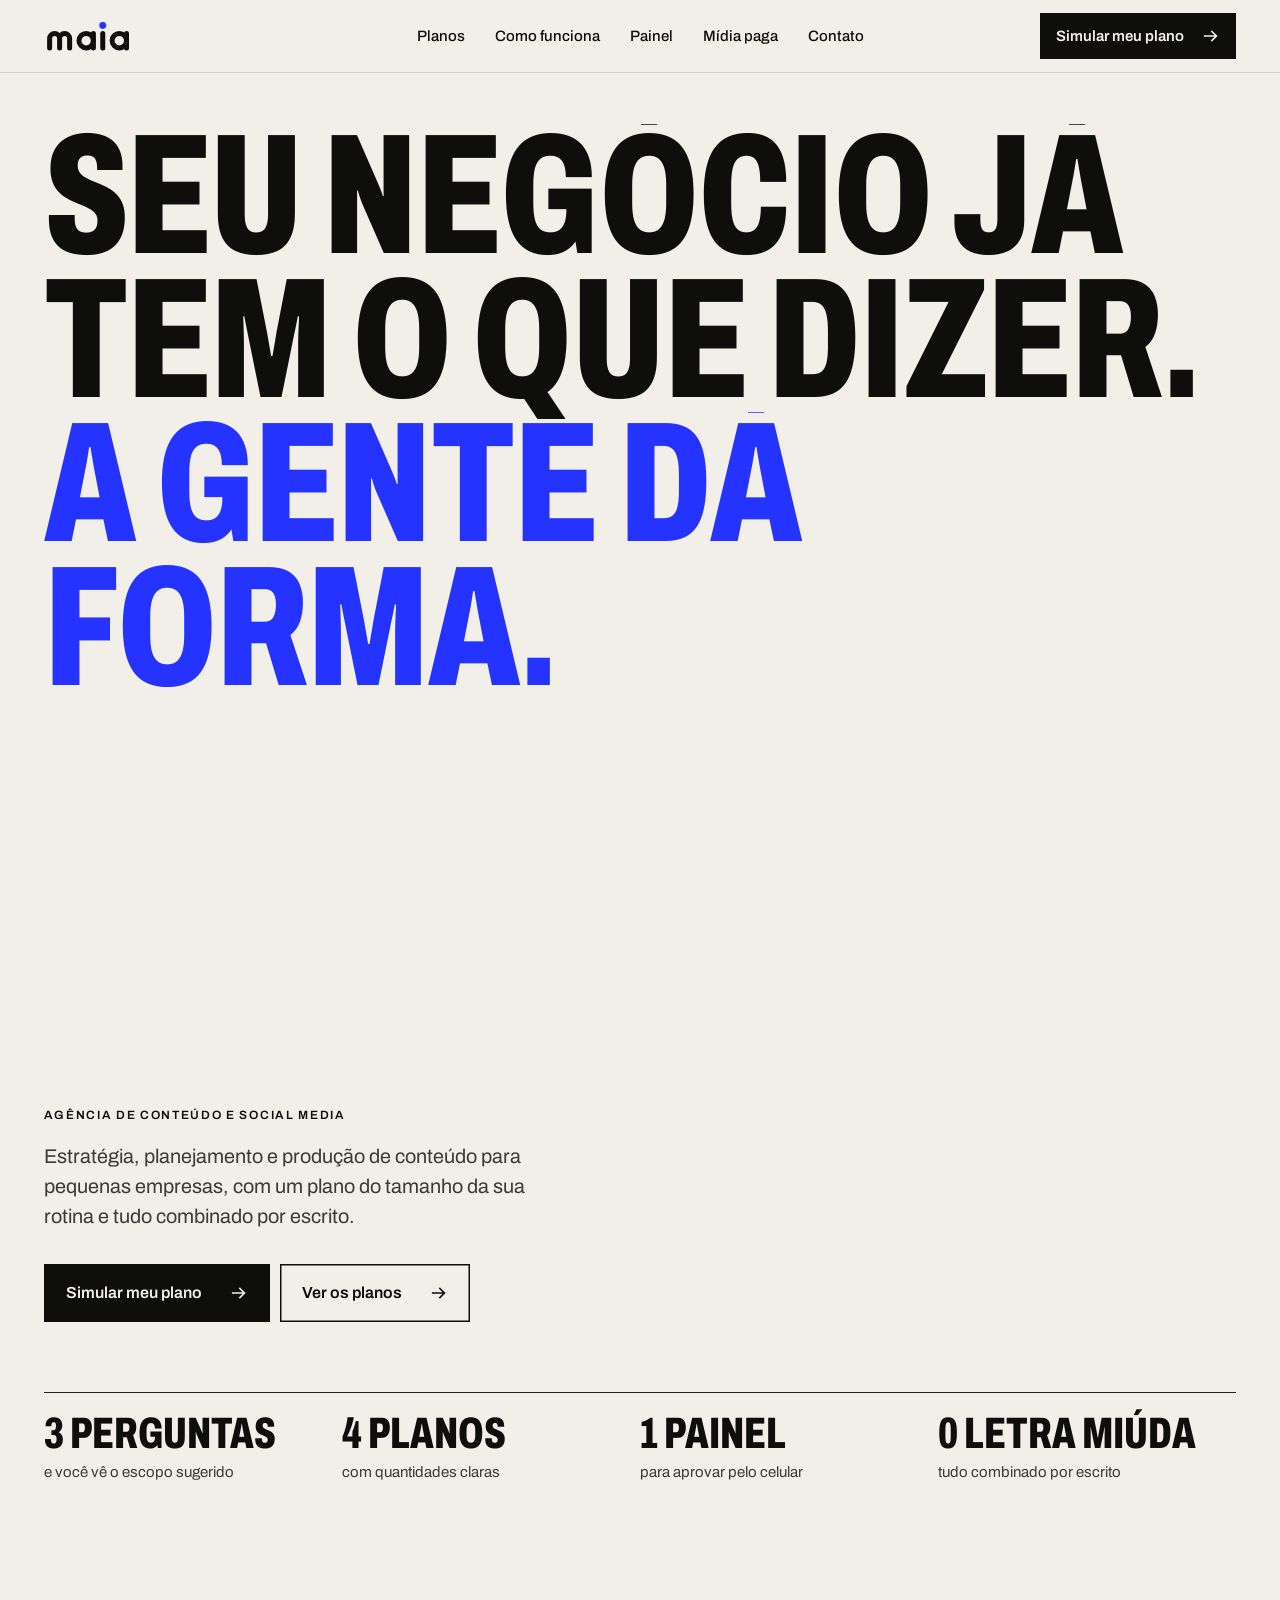
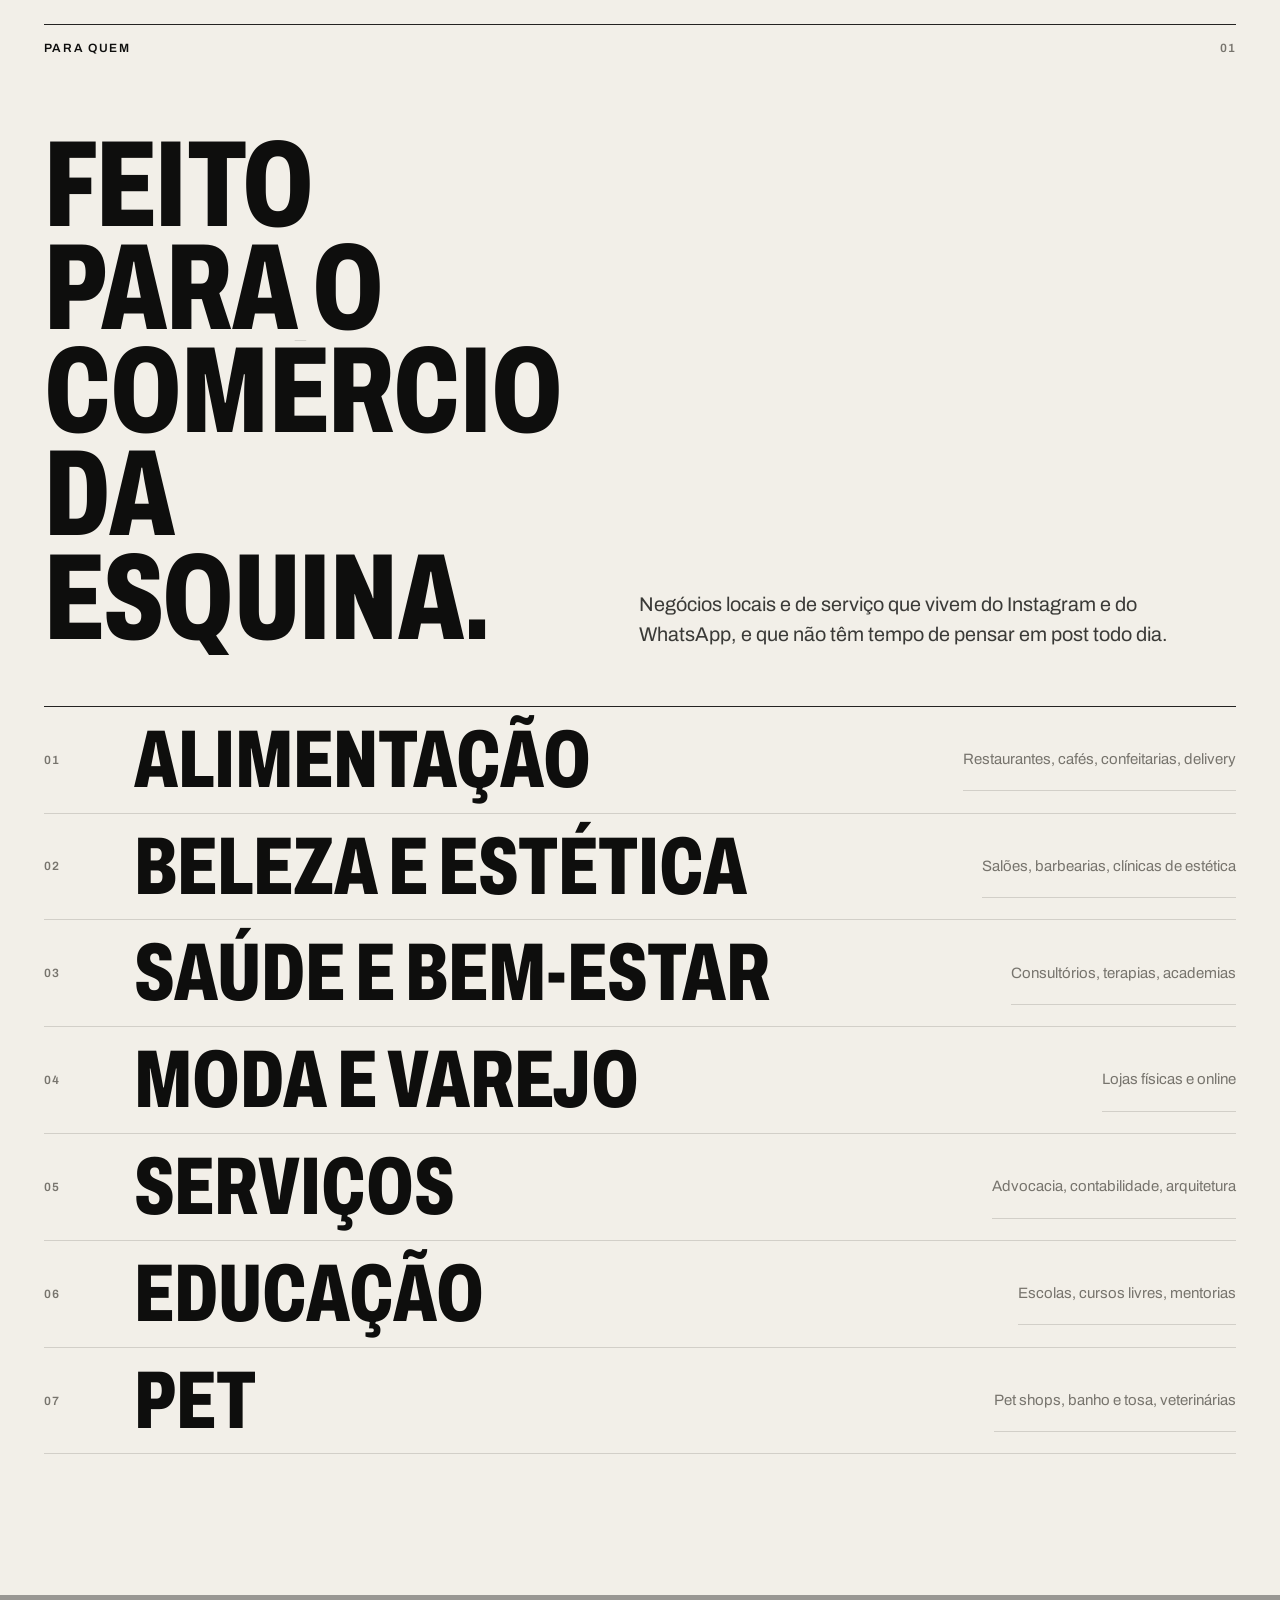
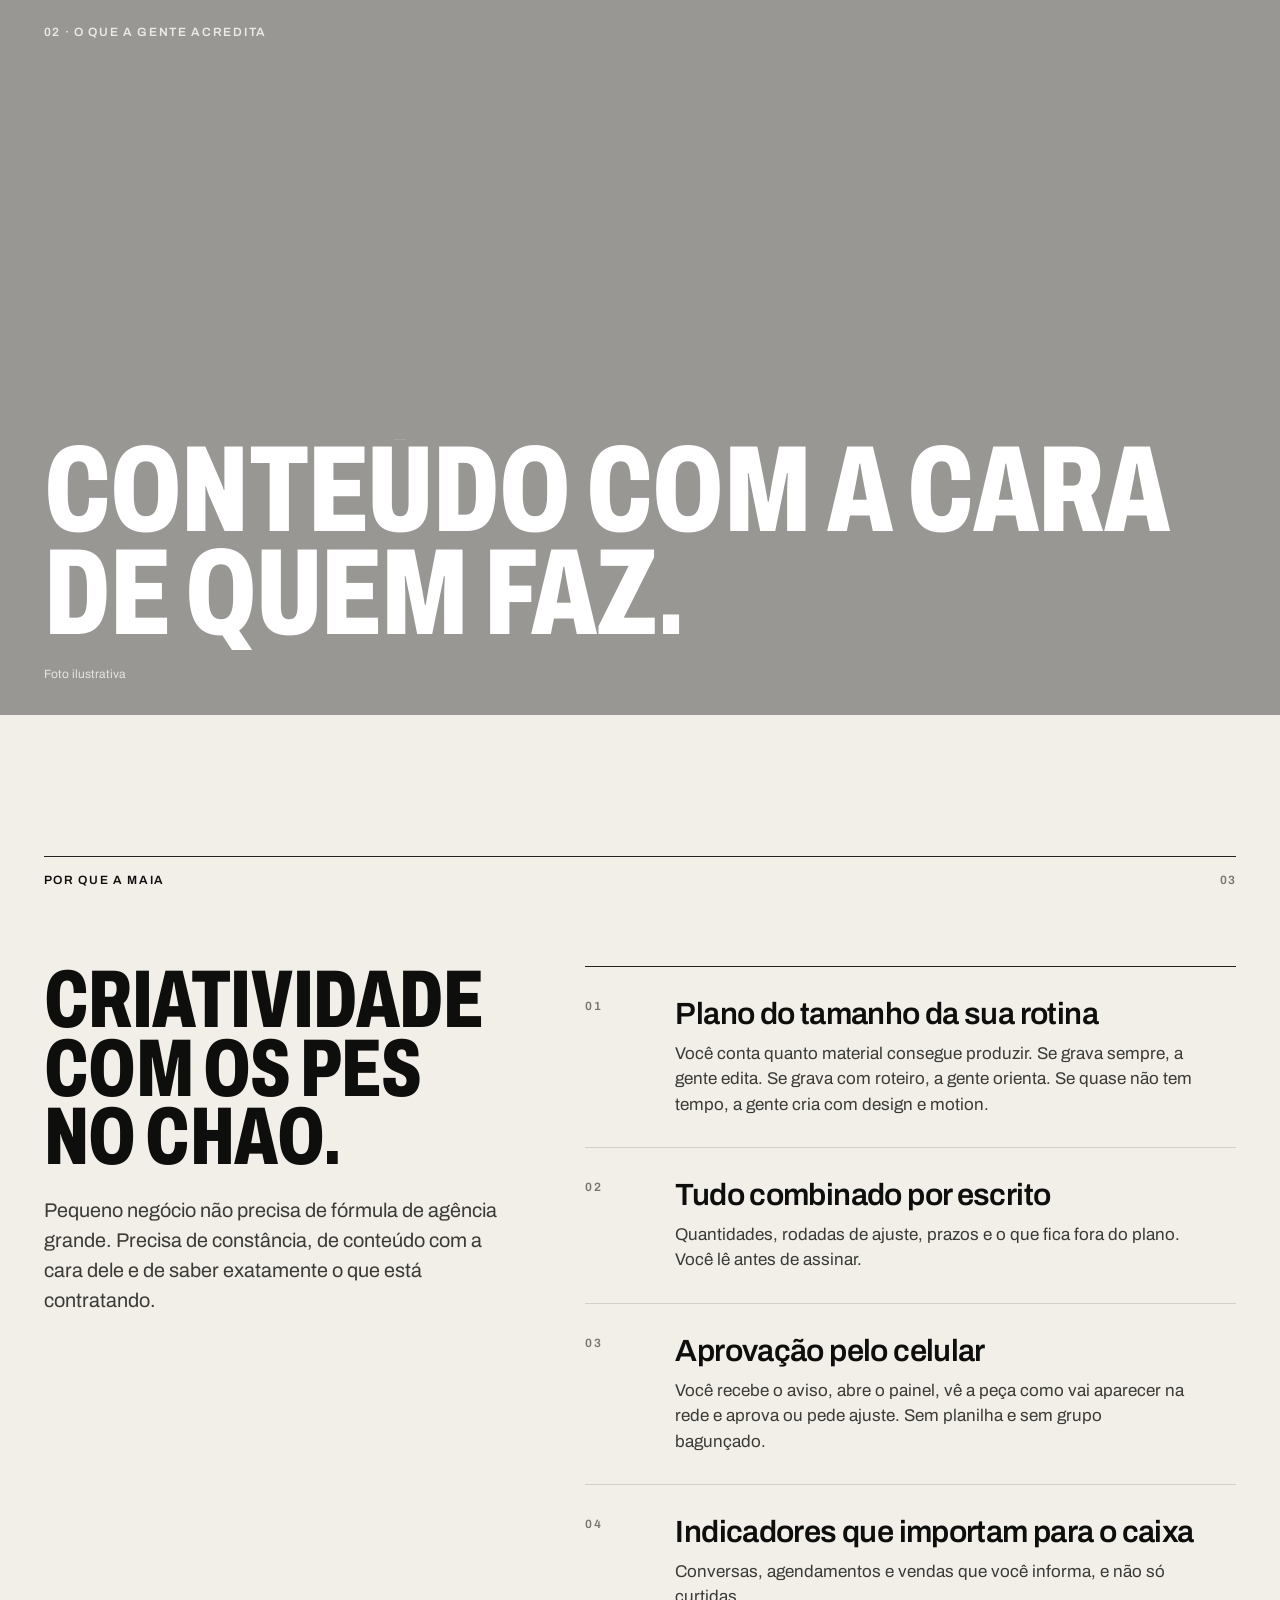
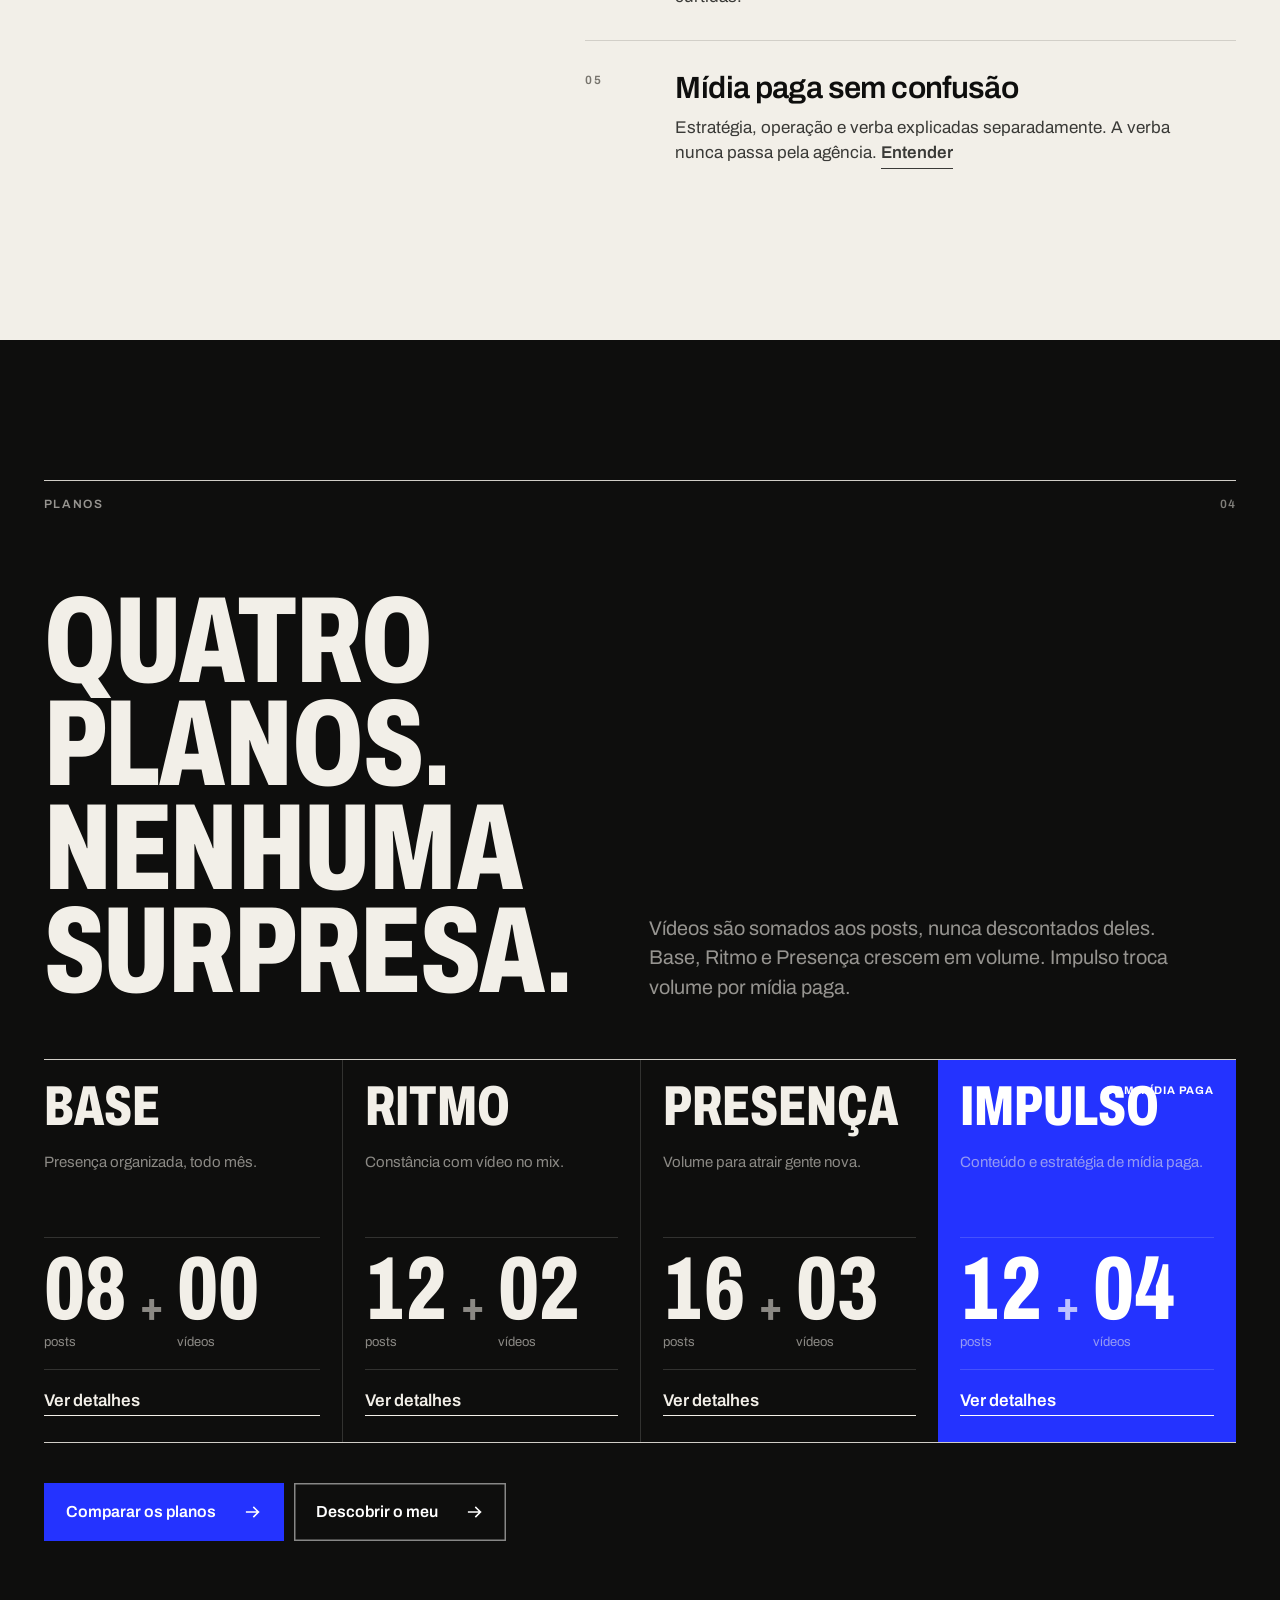
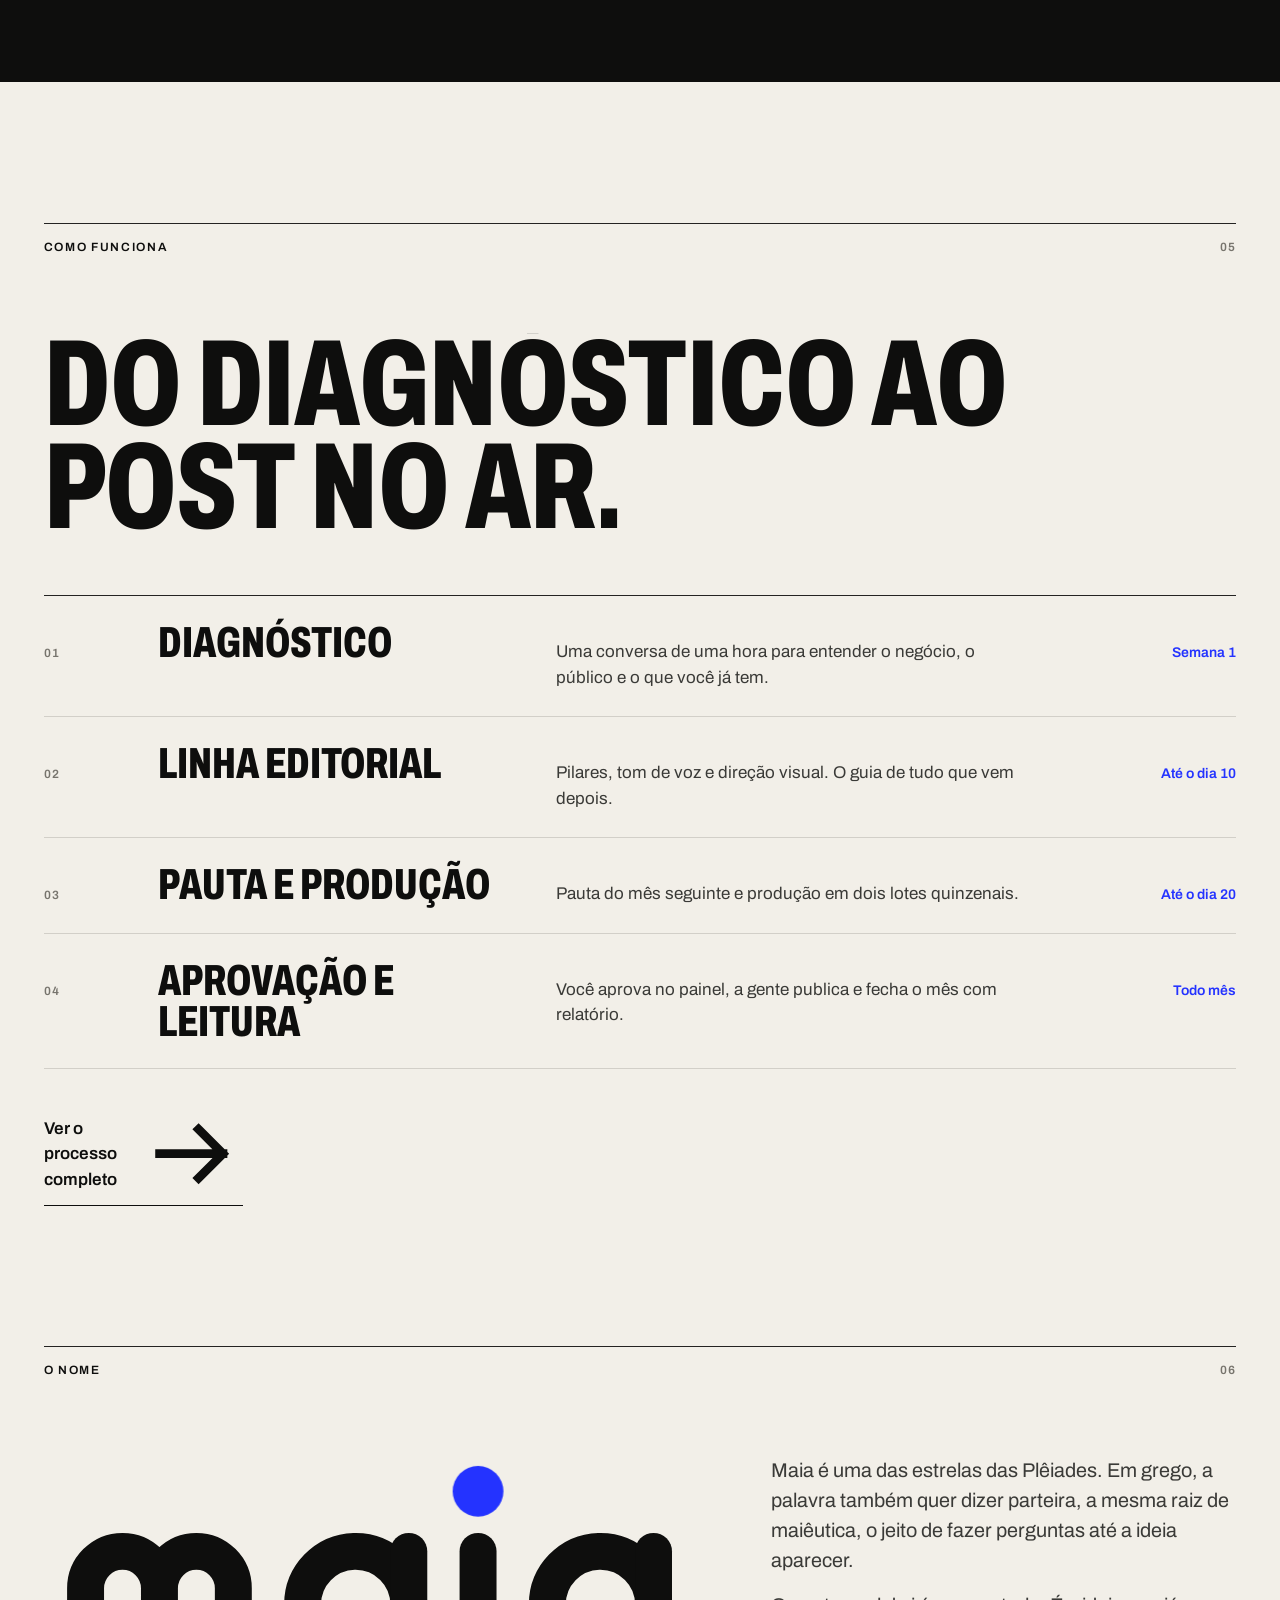
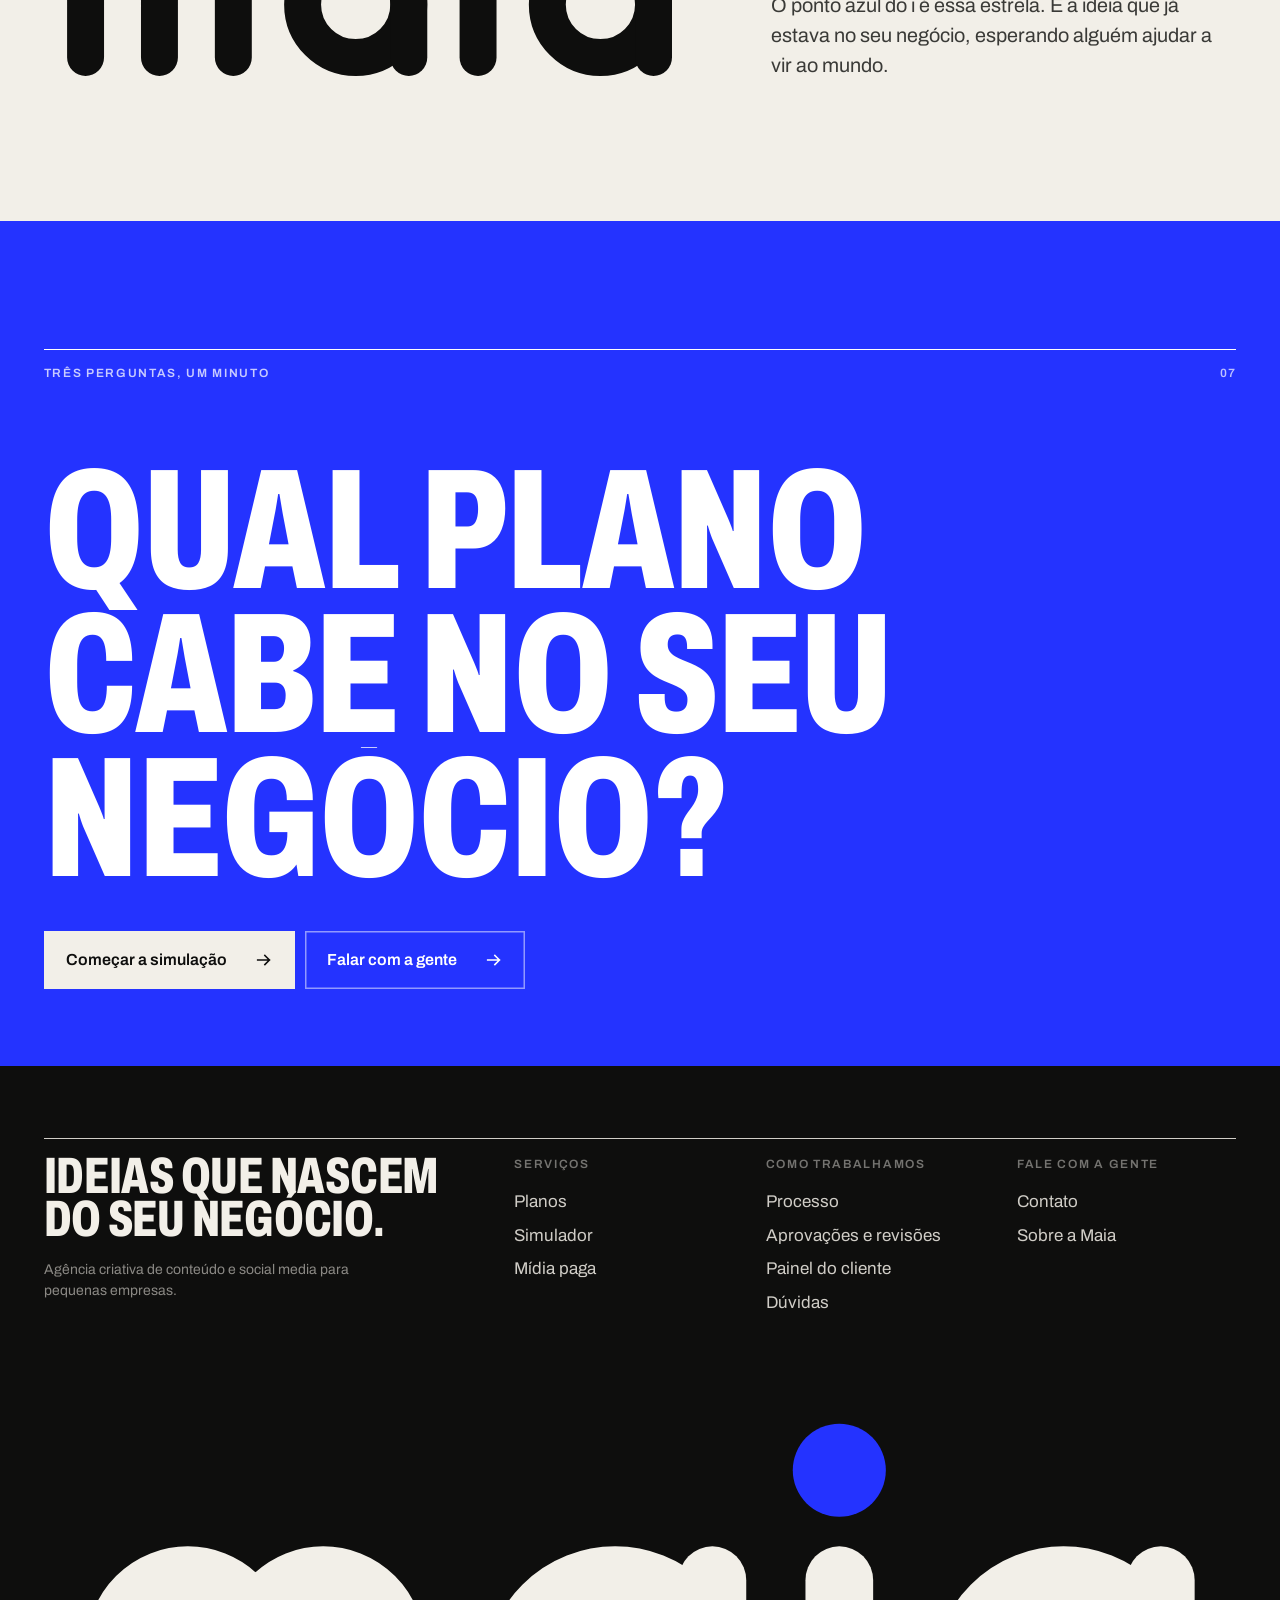
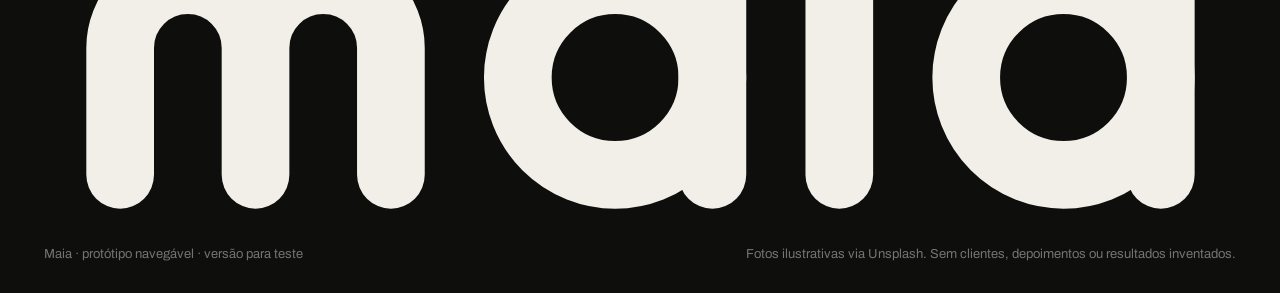
==== commit 7479c0c8: "Add files via upload" ====
--- a/index.html
+++ b/index.html
@@ -5,10 +5,10 @@
 <meta name="viewport" content="width=device-width,initial-scale=1">
 <title>Maia · Conteúdo e social media para pequenas empresas</title>
 <meta name="description" content="Estratégia, planejamento e produção de conteúdo para redes sociais, com escopo do tamanho da rotina do seu negócio.">
-<meta name="theme-color" content="#F5F2EC">
+<meta name="theme-color" content="#F2EFE8">
 <link rel="icon" href="./favicon.svg" type="image/svg+xml">
 <link rel="preconnect" href="https://fonts.googleapis.com"><link rel="preconnect" href="https://fonts.gstatic.com" crossorigin>
-<link href="https://fonts.googleapis.com/css2?family=Instrument+Serif:ital@0;1&family=Inter+Tight:wght@400;500;600;700&display=swap" rel="stylesheet">
+<link href="https://fonts.googleapis.com/css2?family=Archivo:wdth,wght@62..125,400..800&display=swap" rel="stylesheet">
 <link rel="stylesheet" href="./style.css">
 <meta property="og:title" content="Maia · Conteúdo e social media para pequenas empresas"><meta property="og:description" content="Estratégia, planejamento e produção de conteúdo para redes sociais, com escopo do tamanho da rotina do seu negócio.">
 </head>
@@ -16,8 +16,8 @@
 <a href="#conteudo" class="skip" style="position:absolute;left:-999px">Pular para o conteúdo</a>
 <header class="site-header">
   <div class="wrap nav">
-    <a class="brand" href="index.html" aria-label="Maia, página inicial"><svg class="logo logo-anim " viewBox="0 -12 282 108" fill="none" role="img" aria-label="Maia">
-<g stroke="#121212" stroke-width="16" stroke-linecap="round" stroke-linejoin="round">
+    <a class="brand" href="index.html" aria-label="Maia, página inicial"><svg class="logo logo-anim " viewBox="0 0 282 96" fill="none" role="img" aria-label="Maia">
+<g stroke="#0E0E0D" stroke-width="16" stroke-linecap="round" stroke-linejoin="round">
 <path class="stroke" pathLength="1" d="M18 86V56a16 16 0 0 1 32 0v30M50 56a16 16 0 0 1 32 0v30"/>
 <circle class="stroke" pathLength="1" cx="135" cy="63" r="23" transform="rotate(-90 135 63)"/>
 <path class="stroke" pathLength="1" d="M158 40v46"/>
@@ -25,139 +25,132 @@
 <circle class="stroke" pathLength="1" cx="241" cy="63" r="23" transform="rotate(-90 241 63)"/>
 <path class="stroke" pathLength="1" d="M264 40v46"/>
 </g>
-<path class="star" fill="#FF5B2E" d="M188 -9C189.4 2 192.6 5.2 203.6 6.6 192.6 8 189.4 11.2 188 22.2 186.6 11.2 183.4 8 172.4 6.6 183.4 5.2 186.6 2 188 -9Z"/>
+<circle class="dot" cx="188" cy="14" r="11" fill="#2433FF"/>
 </svg></a>
     <nav aria-label="Principal"><ul class="nav-links"><li><a href="planos.html">Planos</a></li><li><a href="como-funciona.html">Como funciona</a></li><li><a href="painel.html">Painel</a></li><li><a href="midia-paga.html">Mídia paga</a></li><li><a href="contato.html">Contato</a></li></ul></nav>
     <div class="nav-cta">
-      <a class="btn btn-primary btn-sm" href="simulador.html">Simular meu plano <svg viewBox="0 0 20 20" fill="none" aria-hidden="true"><path d="M4 10h12m-5-5 5 5-5 5" stroke="currentColor" stroke-width="2" stroke-linecap="round" stroke-linejoin="round"/></svg></a>
+      <a class="btn btn-ink btn-sm" href="simulador.html">Simular meu plano <svg viewBox="0 0 20 20" fill="none" aria-hidden="true"><path d="M3 10h13m-5-5 5 5-5 5" stroke="currentColor" stroke-width="1.8" stroke-linecap="square"/></svg></a>
       <button class="menu-btn" aria-expanded="false" aria-controls="mmenu">Menu <i></i></button>
     </div>
   </div>
 </header>
-<div class="mobile-menu" id="mmenu"><a class="m-link" href="index.html" aria-current="page">Início<span aria-hidden="true">↗</span></a><a class="m-link" href="planos.html">Planos<span aria-hidden="true">↗</span></a><a class="m-link" href="como-funciona.html">Como funciona<span aria-hidden="true">↗</span></a><a class="m-link" href="painel.html">Painel<span aria-hidden="true">↗</span></a><a class="m-link" href="midia-paga.html">Mídia paga<span aria-hidden="true">↗</span></a><a class="m-link" href="contato.html">Contato<span aria-hidden="true">↗</span></a><a class="btn btn-coral" href="simulador.html">Simular meu plano <svg viewBox="0 0 20 20" fill="none" aria-hidden="true"><path d="M4 10h12m-5-5 5 5-5 5" stroke="currentColor" stroke-width="2" stroke-linecap="round" stroke-linejoin="round"/></svg></a></div>
+<div class="mobile-menu" id="mmenu"><a class="m-link" href="index.html" aria-current="page">Início<span aria-hidden="true">01</span></a><a class="m-link" href="planos.html">Planos<span aria-hidden="true">02</span></a><a class="m-link" href="como-funciona.html">Como funciona<span aria-hidden="true">03</span></a><a class="m-link" href="painel.html">Painel<span aria-hidden="true">04</span></a><a class="m-link" href="midia-paga.html">Mídia paga<span aria-hidden="true">05</span></a><a class="m-link" href="contato.html">Contato<span aria-hidden="true">06</span></a><a class="btn btn-blue" href="simulador.html">Simular meu plano <svg viewBox="0 0 20 20" fill="none" aria-hidden="true"><path d="M3 10h13m-5-5 5 5-5 5" stroke="currentColor" stroke-width="1.8" stroke-linecap="square"/></svg></a></div>
 <main id="conteudo">
 <section class="hero">
   <div class="wrap hero-grid">
+    <h1 class="hero-title" aria-label="Seu negócio já tem o que dizer. A gente dá forma.">
+      <span class="disp d-xl" data-split>Seu negócio já</span>
+      <span class="disp d-xl" data-split>tem o que dizer.</span>
+      <span class="disp d-xl blue" data-split>A gente dá forma.</span>
+    </h1>
+    <div class="hero-row">
+      <div class="hero-copy reveal" data-d="2">
+        <span class="label ink">Agência de conteúdo e social media</span>
+        <p class="lead" style="margin-top:16px">Estratégia, planejamento e produção de conteúdo para pequenas empresas, com um plano do tamanho da sua rotina e tudo combinado por escrito.</p>
+        <div class="actions">
+          <a class="btn btn-ink" href="simulador.html">Simular meu plano <svg viewBox="0 0 20 20" fill="none" aria-hidden="true"><path d="M3 10h13m-5-5 5 5-5 5" stroke="currentColor" stroke-width="1.8" stroke-linecap="square"/></svg></a>
+          <a class="btn btn-line" href="planos.html">Ver os planos <svg viewBox="0 0 20 20" fill="none" aria-hidden="true"><path d="M3 10h13m-5-5 5 5-5 5" stroke="currentColor" stroke-width="1.8" stroke-linecap="square"/></svg></a>
+        </div>
+      </div>
+      <figure class="hero-ph ph wipe" data-parallax>
+        <img src="https://images.unsplash.com/photo-1687422808248-f807f4ea2a2e?auto=format&fit=crop&w=1600&q=80" alt="Dono de padaria de avental olhando o celular no balcão" fetchpriority="high">
+        <span class="ph-tag">Foto ilustrativa</span>
+      </figure>
+    </div>
+    <div class="hero-facts reveal">
+      <div><b>3 perguntas</b>e você vê o escopo sugerido</div>
+      <div><b>4 planos</b>com quantidades claras</div>
+      <div><b>1 painel</b>para aprovar pelo celular</div>
+      <div><b>0 letra miúda</b>tudo combinado por escrito</div>
+    </div>
+  </div>
+</section>
+
+<section class="sec">
+  <div class="wrap">
+    <div class="sec-top"><span class="label ink">Para quem</span><span class="idx">01</span></div>
+    <div class="principles" style="margin-bottom:56px">
+      <h2 class="disp d-l" data-split>Feito para o comércio da esquina.</h2>
+      <p class="lead reveal" style="align-self:end">Negócios locais e de serviço que vivem do Instagram e do WhatsApp, e que não têm tempo de pensar em post todo dia.</p>
+    </div>
+    <ul class="seglist" id="seglist">
+      <li><a href="simulador.html" data-img="https://images.unsplash.com/photo-1579005007697-75b2fe2c88e7?auto=format&fit=crop&w=700&q=80"><span class="idx">01</span><span class="nm">Alimentação</span><span class="ex">Restaurantes, cafés, confeitarias, delivery</span><img class="thumb" src="https://images.unsplash.com/photo-1579005007697-75b2fe2c88e7?auto=format&fit=crop&w=200&q=80" alt="" loading="lazy"></a></li>
+      <li><a href="simulador.html" data-img="https://images.unsplash.com/photo-1562322140-8baeececf3df?auto=format&fit=crop&w=700&q=80"><span class="idx">02</span><span class="nm">Beleza e estética</span><span class="ex">Salões, barbearias, clínicas de estética</span><img class="thumb" src="https://images.unsplash.com/photo-1562322140-8baeececf3df?auto=format&fit=crop&w=200&q=80" alt="" loading="lazy"></a></li>
+      <li><a href="simulador.html" data-img="https://images.unsplash.com/photo-1590649613897-1d5c44ca3409?auto=format&fit=crop&w=700&q=80"><span class="idx">03</span><span class="nm">Saúde e bem-estar</span><span class="ex">Consultórios, terapias, academias</span><img class="thumb" src="https://images.unsplash.com/photo-1590649613897-1d5c44ca3409?auto=format&fit=crop&w=200&q=80" alt="" loading="lazy"></a></li>
+      <li><a href="simulador.html" data-img="https://images.unsplash.com/photo-1764173039506-c5cc7b8ec14b?auto=format&fit=crop&w=700&q=80"><span class="idx">04</span><span class="nm">Moda e varejo</span><span class="ex">Lojas físicas e online</span><img class="thumb" src="https://images.unsplash.com/photo-1764173039506-c5cc7b8ec14b?auto=format&fit=crop&w=200&q=80" alt="" loading="lazy"></a></li>
+      <li><a href="simulador.html" data-img="https://images.unsplash.com/photo-1764173039192-2bbd508d5211?auto=format&fit=crop&w=700&q=80"><span class="idx">05</span><span class="nm">Serviços</span><span class="ex">Advocacia, contabilidade, arquitetura</span><img class="thumb" src="https://images.unsplash.com/photo-1764173039192-2bbd508d5211?auto=format&fit=crop&w=200&q=80" alt="" loading="lazy"></a></li>
+      <li><a href="simulador.html" data-img="https://images.unsplash.com/photo-1543269664-56d93c1b41a6?auto=format&fit=crop&w=700&q=80"><span class="idx">06</span><span class="nm">Educação</span><span class="ex">Escolas, cursos livres, mentorias</span><img class="thumb" src="https://images.unsplash.com/photo-1543269664-56d93c1b41a6?auto=format&fit=crop&w=200&q=80" alt="" loading="lazy"></a></li>
+      <li><a href="simulador.html" data-img="https://images.unsplash.com/photo-1786912029764-944951f895df?auto=format&fit=crop&w=700&q=80"><span class="idx">07</span><span class="nm">Pet</span><span class="ex">Pet shops, banho e tosa, veterinárias</span><img class="thumb" src="https://images.unsplash.com/photo-1786912029764-944951f895df?auto=format&fit=crop&w=200&q=80" alt="" loading="lazy"></a></li>
+    </ul>
+  </div>
+</section>
+
+<section class="band" aria-label="Floricultura de rua">
+  <img src="https://images.unsplash.com/photo-1601592089737-9d85bf62d74a?auto=format&fit=crop&w=2000&q=80" alt="Fachada de floricultura com toldo listrado" data-parallax-img loading="lazy">
+  <div class="wrap">
+    <span class="label" style="color:rgba(255,255,255,.8)">02 · O que a gente acredita</span>
     <div>
-      <span class="eyebrow reveal">Agência de conteúdo e social media</span>
-      <h1 class="h1" data-split>Seu negócio já tem o que dizer. <span class="serif">A gente dá forma.</span></h1>
-      <p class="lead reveal" data-d="2">Estratégia, planejamento e produção de conteúdo para pequenas empresas, com um plano do tamanho da sua rotina e tudo combinado por escrito.</p>
-      <div class="actions reveal" data-d="3">
-        <a class="btn btn-primary" href="simulador.html">Simular meu plano <svg viewBox="0 0 20 20" fill="none" aria-hidden="true"><path d="M4 10h12m-5-5 5 5-5 5" stroke="currentColor" stroke-width="2" stroke-linecap="round" stroke-linejoin="round"/></svg></a>
-        <a class="btn btn-ghost" href="planos.html">Ver os planos</a>
-      </div>
-      <div class="hero-meta reveal" data-d="4">
-        <div><b>3 perguntas</b>e você vê o escopo sugerido</div>
-        <div><b>4 planos</b>com quantidades claras</div>
-        <div><b>1 painel</b>para aprovar pelo celular</div>
-      </div>
-    </div>
-    <div class="feed reveal" data-d="2" aria-label="Ilustração de formatos de conteúdo">
-      <div class="feed-col">
-        <div class="tile lilac tall"><span class="tag">Carrossel</span><div><div class="t">5 pratos mais <span class="serif">pedidos</span> da semana</div><div class="bar"><span></span><span></span><span></span><span></span><span></span></div></div></div>
-        <div class="tile ink"><span class="tag">Reels · 30s</span><div class="play"></div><div class="t">Do forno à mesa</div></div>
-        <div class="tile butter"><span class="tag">Post</span><div class="t">Agenda aberta para <span class="serif">sábado</span></div></div>
-        <div class="tile mint tall"><span class="tag">Carrossel</span><div><div class="t">Cuidados em casa depois da coloração</div><div class="bar"><span></span><span></span><span></span><span></span></div></div></div>
-        <div class="tile lilac tall"><span class="tag">Carrossel</span><div><div class="t">5 pratos mais <span class="serif">pedidos</span> da semana</div><div class="bar"><span></span><span></span><span></span><span></span><span></span></div></div></div>
-        <div class="tile ink"><span class="tag">Reels · 30s</span><div class="play"></div><div class="t">Do forno à mesa</div></div>
-        <div class="tile butter"><span class="tag">Post</span><div class="t">Agenda aberta para <span class="serif">sábado</span></div></div>
-        <div class="tile mint tall"><span class="tag">Carrossel</span><div><div class="t">Cuidados em casa depois da coloração</div><div class="bar"><span></span><span></span><span></span><span></span></div></div></div>
-      </div>
-      <div class="feed-col">
-        <div class="tile coral"><span class="tag">Reels · 45s</span><svg class="big-star" viewBox="0 0 100 100" aria-hidden="true"><path fill="#FF5B2E" d="M50 0C53.5 36 64 46.5 100 50 64 53.5 53.5 64 50 100 46.5 64 36 53.5 0 50 36 46.5 46.5 36 50 0Z"/></svg><div class="t">Uma dúvida, <span class="serif">uma resposta</span></div></div>
-        <div class="tile sky tall"><span class="tag">Carrossel</span><div><div class="t">3 jeitos de usar a mesma peça</div><div class="bar"><span></span><span></span><span></span></div></div></div>
-        <div class="tile paper"><span class="tag">Post</span><div class="t">Inscrições abertas <span class="serif">até sexta</span></div></div>
-        <div class="tile ink tall"><span class="tag">Reels · 20s</span><div class="play"></div><div class="t">Antes e depois do banho e tosa</div></div>
-        <div class="tile coral"><span class="tag">Reels · 45s</span><svg class="big-star" viewBox="0 0 100 100" aria-hidden="true"><path fill="#FF5B2E" d="M50 0C53.5 36 64 46.5 100 50 64 53.5 53.5 64 50 100 46.5 64 36 53.5 0 50 36 46.5 46.5 36 50 0Z"/></svg><div class="t">Uma dúvida, <span class="serif">uma resposta</span></div></div>
-        <div class="tile sky tall"><span class="tag">Carrossel</span><div><div class="t">3 jeitos de usar a mesma peça</div><div class="bar"><span></span><span></span><span></span></div></div></div>
-        <div class="tile paper"><span class="tag">Post</span><div class="t">Inscrições abertas <span class="serif">até sexta</span></div></div>
-        <div class="tile ink tall"><span class="tag">Reels · 20s</span><div class="play"></div><div class="t">Antes e depois do banho e tosa</div></div>
-      </div>
-      <span class="feed-note">Formatos ilustrativos</span>
-    </div>
-  </div>
-</section>
-
-<div class="marquee" aria-hidden="true"><div class="marquee-track">
-  <span>Estratégia</span><span>Carrosséis</span><span>Reels</span><span>Calendário</span><span>Aprovação pelo celular</span><span>Relatório mensal</span><span>Mídia paga</span>
-  <span>Estratégia</span><span>Carrosséis</span><span>Reels</span><span>Calendário</span><span>Aprovação pelo celular</span><span>Relatório mensal</span><span>Mídia paga</span>
-</div></div>
+      <p class="disp d-l" data-split>Conteúdo com a cara de quem faz.</p>
+      <p class="cap" style="margin-top:20px"><span>Foto ilustrativa</span></p>
+    </div>
+  </div>
+</section>
 
 <section class="sec">
   <div class="wrap">
-    <div class="sec-head">
-      <div><span class="eyebrow reveal">Por que a Maia</span><h2 class="h2" data-split style="margin-top:16px">Criatividade com <span class="serif">os pés no chão.</span></h2></div>
-      <p class="lead reveal">Pequeno negócio não precisa de fórmula de agência grande. Precisa de constância, de conteúdo com a cara dele e de saber exatamente o que está contratando.</p>
-    </div>
-    <div class="bento">
-      <article class="b-card c-4 coral reveal">
-        <span class="num">01</span>
-        <h3 class="h3">Plano do tamanho da sua rotina</h3>
-        <p>Você conta quanto material consegue produzir. Se grava sempre, a gente edita. Se grava com roteiro, a gente orienta. Se quase não tem tempo, a gente cria com design e motion.</p>
-        <div class="viz cap-scale" aria-hidden="true"><span style="height:30%"></span><span style="height:45%"></span><span class="on" style="height:70%"></span><span style="height:55%"></span><span style="height:85%"></span><span style="height:40%"></span><span class="on" style="height:95%"></span><span style="height:60%"></span></div>
-      </article>
-      <article class="b-card c-2 ink reveal" data-d="1">
-        <span class="num">02</span>
-        <h3 class="h3">Tudo combinado <span class="serif">por escrito</span></h3>
-        <p>Quantidades, rodadas de ajuste, prazos e o que fica fora. Antes de assinar.</p>
-      </article>
-      <article class="b-card c-2 lilac reveal">
-        <span class="num">03</span>
-        <h3 class="h3">Aprovação pelo celular</h3>
-        <div class="viz phone-mini" aria-hidden="true">
-          <div class="row"><div class="th" style="background:var(--coral)"></div><div class="lines"><i></i><i></i></div><span class="pill wait">Aguardando</span></div>
-          <div class="row"><div class="th" style="background:var(--butter)"></div><div class="lines"><i></i><i></i></div><span class="pill">Aprovado</span></div>
-        </div>
-      </article>
-      <article class="b-card c-2 butter reveal" data-d="1">
-        <span class="num">04</span>
-        <h3 class="h3">Indicadores que importam para o caixa</h3>
-        <p>Conversas, agendamentos e vendas, não só curtidas.</p>
-      </article>
-      <article class="b-card c-2 reveal" data-d="2">
-        <span class="num">05</span>
-        <h3 class="h3">Mídia paga sem confusão</h3>
-        <p>Estratégia, operação e verba explicadas separadamente. A verba nunca passa pela agência.</p>
-        <a class="btn btn-ghost btn-sm" href="midia-paga.html" style="align-self:flex-start;margin-top:auto">Entender <svg viewBox="0 0 20 20" fill="none" aria-hidden="true"><path d="M4 10h12m-5-5 5 5-5 5" stroke="currentColor" stroke-width="2" stroke-linecap="round" stroke-linejoin="round"/></svg></a>
-      </article>
+    <div class="sec-top"><span class="label ink">Por que a Maia</span><span class="idx">03</span></div>
+    <div class="principles">
+      <div class="stick">
+        <h2 class="disp d-m" data-split>Criatividade com os pés no chão.</h2>
+        <p class="lead reveal" style="margin-top:24px">Pequeno negócio não precisa de fórmula de agência grande. Precisa de constância, de conteúdo com a cara dele e de saber exatamente o que está contratando.</p>
+        <figure class="ph wipe" style="height:340px;margin-top:40px"><img src="https://images.unsplash.com/photo-1618228123700-a1c948bb2bd1?auto=format&fit=crop&w=900&q=80" alt="Celular num tripé gravando um vídeo" loading="lazy"></figure>
+      </div>
+      <div>
+        <div class="prin reveal"><span class="idx">01</span><div><h3>Plano do tamanho da sua rotina</h3><p>Você conta quanto material consegue produzir. Se grava sempre, a gente edita. Se grava com roteiro, a gente orienta. Se quase não tem tempo, a gente cria com design e motion.</p></div></div>
+        <div class="prin reveal"><span class="idx">02</span><div><h3>Tudo combinado por escrito</h3><p>Quantidades, rodadas de ajuste, prazos e o que fica fora do plano. Você lê antes de assinar.</p></div></div>
+        <div class="prin reveal"><span class="idx">03</span><div><h3>Aprovação pelo celular</h3><p>Você recebe o aviso, abre o painel, vê a peça como vai aparecer na rede e aprova ou pede ajuste. Sem planilha e sem grupo bagunçado.</p></div></div>
+        <div class="prin reveal"><span class="idx">04</span><div><h3>Indicadores que importam para o caixa</h3><p>Conversas, agendamentos e vendas que você informa, e não só curtidas.</p></div></div>
+        <div class="prin reveal"><span class="idx">05</span><div><h3>Mídia paga sem confusão</h3><p>Estratégia, operação e verba explicadas separadamente. A verba nunca passa pela agência. <a class="tlink" href="midia-paga.html">Entender</a></p></div></div>
+      </div>
     </div>
   </div>
 </section>
 
 <section class="sec dark">
   <div class="wrap">
-    <div class="sec-head">
-      <div><span class="eyebrow reveal">Planos</span><h2 class="h2" data-split style="margin-top:16px">Quatro planos. <span class="serif">Zero letra miúda.</span></h2></div>
-      <p class="lead reveal">Vídeos são somados aos posts, nunca descontados deles. Compare tudo na página de planos ou deixe o simulador indicar o seu.</p>
-    </div>
-    <div class="plans" id="home-plans"></div>
-    <div style="display:flex;gap:12px;flex-wrap:wrap;margin-top:36px" class="reveal">
-      <a class="btn btn-coral" href="planos.html">Comparar os planos <svg viewBox="0 0 20 20" fill="none" aria-hidden="true"><path d="M4 10h12m-5-5 5 5-5 5" stroke="currentColor" stroke-width="2" stroke-linecap="round" stroke-linejoin="round"/></svg></a>
-      <a class="btn btn-light" href="simulador.html">Descobrir o meu</a>
+    <div class="sec-top"><span class="label">Planos</span><span class="idx" style="color:rgba(242,239,232,.5)">04</span></div>
+    <div class="principles" style="margin-bottom:56px">
+      <h2 class="disp d-l" data-split>Quatro planos. Nenhuma surpresa.</h2>
+      <p class="lead reveal" style="align-self:end">Vídeos são somados aos posts, nunca descontados deles. Base, Ritmo e Presença crescem em volume. Impulso troca volume por mídia paga.</p>
+    </div>
+    <div class="pcols" id="home-plans"></div>
+    <div style="display:flex;gap:10px;flex-wrap:wrap;margin-top:40px" class="reveal">
+      <a class="btn btn-blue" href="planos.html">Comparar os planos <svg viewBox="0 0 20 20" fill="none" aria-hidden="true"><path d="M3 10h13m-5-5 5 5-5 5" stroke="currentColor" stroke-width="1.8" stroke-linecap="square"/></svg></a>
+      <a class="btn btn-ghost-l" href="simulador.html">Descobrir o meu <svg viewBox="0 0 20 20" fill="none" aria-hidden="true"><path d="M3 10h13m-5-5 5 5-5 5" stroke="currentColor" stroke-width="1.8" stroke-linecap="square"/></svg></a>
     </div>
   </div>
 </section>
 
 <section class="sec">
   <div class="wrap">
-    <div class="sec-head">
-      <div><span class="eyebrow reveal">Como funciona</span><h2 class="h2" data-split style="margin-top:16px">Do diagnóstico ao <span class="serif">post no ar.</span></h2></div>
-      <p class="lead reveal">Um ciclo mensal previsível. Você sabe o que vem, quando vem e quando precisa aprovar.</p>
-    </div>
-    <div class="steps">
-      <div class="step reveal"><div class="n">01</div><h3>Diagnóstico</h3><p>Uma conversa de uma hora para entender o negócio, o público e o que você já tem.</p></div>
-      <div class="step reveal" data-d="1"><div class="n">02</div><h3>Linha editorial</h3><p>Pilares, tom de voz e direção visual, entregues até o dia 10 do primeiro mês.</p></div>
-      <div class="step reveal" data-d="2"><div class="n">03</div><h3>Pauta e produção</h3><p>Pauta até o dia 20 do mês anterior e produção em dois lotes quinzenais.</p></div>
-      <div class="step reveal" data-d="3"><div class="n">04</div><h3>Aprovação e leitura</h3><p>Você aprova no painel, a gente publica e fecha o mês com relatório.</p></div>
-    </div>
-    <a class="btn btn-ghost reveal" href="como-funciona.html" style="margin-top:40px">Ver o processo completo <svg viewBox="0 0 20 20" fill="none" aria-hidden="true"><path d="M4 10h12m-5-5 5 5-5 5" stroke="currentColor" stroke-width="2" stroke-linecap="round" stroke-linejoin="round"/></svg></a>
+    <div class="sec-top"><span class="label ink">Como funciona</span><span class="idx">05</span></div>
+    <h2 class="disp d-l" data-split style="margin-bottom:56px">Do diagnóstico ao post no ar.</h2>
+    <div class="rows">
+      <div class="row reveal"><span class="idx">01</span><span class="t">Diagnóstico</span><p>Uma conversa de uma hora para entender o negócio, o público e o que você já tem.</p><span class="when">Semana 1</span></div>
+      <div class="row reveal"><span class="idx">02</span><span class="t">Linha editorial</span><p>Pilares, tom de voz e direção visual. O guia de tudo que vem depois.</p><span class="when">Até o dia 10</span></div>
+      <div class="row reveal"><span class="idx">03</span><span class="t">Pauta e produção</span><p>Pauta do mês seguinte e produção em dois lotes quinzenais.</p><span class="when">Até o dia 20</span></div>
+      <div class="row reveal"><span class="idx">04</span><span class="t">Aprovação e leitura</span><p>Você aprova no painel, a gente publica e fecha o mês com relatório.</p><span class="when">Todo mês</span></div>
+    </div>
+    <a class="tlink reveal" href="como-funciona.html" style="margin-top:36px">Ver o processo completo <svg viewBox="0 0 20 20" fill="none" aria-hidden="true"><path d="M3 10h13m-5-5 5 5-5 5" stroke="currentColor" stroke-width="1.8" stroke-linecap="square"/></svg></a>
   </div>
 </section>
 
 <section class="sec" id="marca" style="padding-top:0">
-  <div class="wrap story">
-    <div class="logo-stage reveal"><svg class="logo logo-anim big" viewBox="0 -12 282 108" fill="none" role="img" aria-label="Maia">
-<g stroke="#121212" stroke-width="16" stroke-linecap="round" stroke-linejoin="round">
+  <div class="wrap">
+    <div class="sec-top"><span class="label ink">O nome</span><span class="idx">06</span></div>
+    <div class="story">
+      <div class="logo-big reveal"><svg class="logo logo-anim big" viewBox="0 0 282 96" fill="none" role="img" aria-label="Maia">
+<g stroke="#0E0E0D" stroke-width="16" stroke-linecap="round" stroke-linejoin="round">
 <path class="stroke" pathLength="1" d="M18 86V56a16 16 0 0 1 32 0v30M50 56a16 16 0 0 1 32 0v30"/>
 <circle class="stroke" pathLength="1" cx="135" cy="63" r="23" transform="rotate(-90 135 63)"/>
 <path class="stroke" pathLength="1" d="M158 40v46"/>
@@ -165,36 +158,32 @@
 <circle class="stroke" pathLength="1" cx="241" cy="63" r="23" transform="rotate(-90 241 63)"/>
 <path class="stroke" pathLength="1" d="M264 40v46"/>
 </g>
-<path class="star" fill="#FF5B2E" d="M188 -9C189.4 2 192.6 5.2 203.6 6.6 192.6 8 189.4 11.2 188 22.2 186.6 11.2 183.4 8 172.4 6.6 183.4 5.2 186.6 2 188 -9Z"/>
-</svg><div class="cap"><span>Maia, uma das Plêiades</span><span>maîa, a parteira</span></div></div>
-    <div>
-      <span class="eyebrow reveal">O nome</span>
-      <h2 class="h2" data-split style="margin:16px 0 24px">Uma estrela que ajuda <span class="serif">ideias a nascer.</span></h2>
-      <p class="lead reveal">Maia é uma das estrelas das Plêiades. Em grego, a palavra também quer dizer parteira, a mesma raiz de maiêutica, o jeito de fazer perguntas até a ideia aparecer.</p>
-      <p class="lead reveal" style="margin-top:16px">Por isso o ponto do i é uma estrela. É a ideia que já estava no seu negócio, só esperando alguém ajudar a vir ao mundo.</p>
-    </div>
-  </div>
-</section>
-
-<section class="sec" style="padding-top:0">
-  <div class="wrap">
-    <div class="cta-band reveal">
-      <svg class="star-bg" viewBox="0 0 100 100" aria-hidden="true"><path fill="#FF5B2E" d="M50 0C53.5 36 64 46.5 100 50 64 53.5 53.5 64 50 100 46.5 64 36 53.5 0 50 36 46.5 46.5 36 50 0Z"/></svg>
-      <span class="eyebrow">Três perguntas, um minuto</span>
-      <h2 class="h2" style="margin-top:18px">Descubra o plano que cabe <span class="serif">no seu negócio.</span></h2>
-      <div class="actions"><a class="btn btn-coral" href="simulador.html">Começar a simulação <svg viewBox="0 0 20 20" fill="none" aria-hidden="true"><path d="M4 10h12m-5-5 5 5-5 5" stroke="currentColor" stroke-width="2" stroke-linecap="round" stroke-linejoin="round"/></svg></a><a class="btn btn-light" href="contato.html">Falar com a gente</a></div>
-    </div>
-  </div>
-</section>
+<circle class="dot" cx="188" cy="14" r="11" fill="#2433FF"/>
+</svg></div>
+      <div class="reveal" data-d="1">
+        <p class="lead">Maia é uma das estrelas das Plêiades. Em grego, a palavra também quer dizer parteira, a mesma raiz de maiêutica, o jeito de fazer perguntas até a ideia aparecer.</p>
+        <p class="lead" style="margin-top:16px">O ponto azul do i é essa estrela. É a ideia que já estava no seu negócio, esperando alguém ajudar a vir ao mundo.</p>
+      </div>
+    </div>
+  </div>
+</section>
+
+<section class="bluebg cta">
+  <div class="wrap">
+    <div class="sec-top"><span class="label">Três perguntas, um minuto</span><span class="idx" style="color:rgba(255,255,255,.7)">07</span></div>
+    <p class="disp d-xl" data-split>Qual plano cabe no seu negócio?</p>
+    <div class="actions reveal"><a class="btn btn-paper" href="simulador.html">Começar a simulação <svg viewBox="0 0 20 20" fill="none" aria-hidden="true"><path d="M3 10h13m-5-5 5 5-5 5" stroke="currentColor" stroke-width="1.8" stroke-linecap="square"/></svg></a><a class="btn btn-ghost-l" href="contato.html">Falar com a gente <svg viewBox="0 0 20 20" fill="none" aria-hidden="true"><path d="M3 10h13m-5-5 5 5-5 5" stroke="currentColor" stroke-width="1.8" stroke-linecap="square"/></svg></a></div>
+  </div>
+</section>
+<div class="cursor-ph" id="cursor-ph" aria-hidden="true"></div>
 <script>
 document.addEventListener('DOMContentLoaded',()=>{
-  const el=document.getElementById('home-plans'); const M=window.MAIA;
-  el.innerHTML=M.order.map((id,i)=>{const p=M.plans[id];const cls=id==='ritmo'?'featured':id==='impulso'?'axis':'';
-  return `<article class="plan ${cls} reveal in" data-d="${i}" style="${cls?'':'background:#1D1D1B;border-color:rgba(255,255,255,.1);color:var(--paper)'}">
-  ${id==='impulso'?'<span class="badge">Com mídia paga</span>':''}
-  <div class="p-name">${p.name}</div><div class="p-desc" style="${cls?'':'color:rgba(245,242,236,.6)'}">${p.short}</div>
-  <div class="p-nums" style="${cls?'':'border-color:rgba(255,255,255,.12)'}"><div><b>${p.posts}</b><span style="${cls?'':'color:rgba(245,242,236,.6)'}">posts</span></div><div><b>${p.videos}</b><span style="${cls?'':'color:rgba(245,242,236,.6)'}">vídeos</span></div></div>
-  <a class="btn ${id==='ritmo'?'btn-coral':id==='impulso'?'btn-primary':'btn-light'} btn-sm" href="planos.html#${id}">Ver detalhes</a></article>`}).join('');
+  const M=window.MAIA, el=document.getElementById('home-plans');
+  el.innerHTML=M.order.map(id=>{const p=M.plans[id];const ax=id==='impulso';
+  return `<div class="pcol ${ax?'axis':''} reveal in">${ax?'<span class="flag">Com mídia paga</span>':''}
+    <div class="pn">${p.name}</div><div class="pd">${p.short}</div>
+    <div class="big"><div><b>${String(p.posts).padStart(2,'0')}</b><span>posts</span></div><span class="plus">+</span><div><b>${String(p.videos).padStart(2,'0')}</b><span>vídeos</span></div></div>
+    <a class="tlink" href="planos.html#${id}">Ver detalhes</a></div>`}).join('');
 });
 </script>
 
@@ -203,15 +192,15 @@
   <div class="wrap">
     <div class="foot-grid">
       <div>
-        <p style="font-size:26px;letter-spacing:-.03em;font-weight:600;line-height:1.15;max-width:340px">Ideias que nascem do <span class="serif">seu negócio.</span></p>
-        <p class="small" style="color:rgba(245,242,236,.55);margin-top:14px;max-width:320px">Agência criativa de conteúdo e social media para pequenas empresas.</p>
+        <p class="disp d-s" style="max-width:420px">Ideias que nascem do seu negócio.</p>
+        <p class="small" style="color:rgba(242,239,232,.55);margin-top:18px;max-width:320px">Agência criativa de conteúdo e social media para pequenas empresas.</p>
       </div>
       <div><h4>Serviços</h4><ul><li><a href="planos.html">Planos</a></li><li><a href="simulador.html">Simulador</a></li><li><a href="midia-paga.html">Mídia paga</a></li></ul></div>
       <div><h4>Como trabalhamos</h4><ul><li><a href="como-funciona.html">Processo</a></li><li><a href="como-funciona.html#combinados">Aprovações e revisões</a></li><li><a href="painel.html">Painel do cliente</a></li><li><a href="como-funciona.html#duvidas">Dúvidas</a></li></ul></div>
       <div><h4>Fale com a gente</h4><ul><li><a href="contato.html">Contato</a></li><li><a href="index.html#marca">Sobre a Maia</a></li></ul></div>
     </div>
-    <div class="foot-big" aria-hidden="true"><svg class="logo " viewBox="0 -12 282 108" fill="none" role="img" aria-label="Maia">
-<g stroke="#F5F2EC" stroke-width="16" stroke-linecap="round" stroke-linejoin="round">
+    <div class="foot-big" aria-hidden="true"><svg class="logo " viewBox="0 0 282 96" fill="none" role="img" aria-label="Maia">
+<g stroke="#F2EFE8" stroke-width="16" stroke-linecap="round" stroke-linejoin="round">
 <path d="M18 86V56a16 16 0 0 1 32 0v30M50 56a16 16 0 0 1 32 0v30"/>
 <circle cx="135" cy="63" r="23" transform="rotate(-90 135 63)"/>
 <path d="M158 40v46"/>
@@ -219,9 +208,9 @@
 <circle cx="241" cy="63" r="23" transform="rotate(-90 241 63)"/>
 <path d="M264 40v46"/>
 </g>
-<path class="star" fill="#FF5B2E" d="M188 -9C189.4 2 192.6 5.2 203.6 6.6 192.6 8 189.4 11.2 188 22.2 186.6 11.2 183.4 8 172.4 6.6 183.4 5.2 186.6 2 188 -9Z"/>
+<circle class="dot" cx="188" cy="14" r="11" fill="#2433FF"/>
 </svg></div>
-    <div class="foot-bottom"><span>Maia · protótipo navegável · versão para teste</span><span>Sem clientes, depoimentos ou resultados inventados.</span></div>
+    <div class="foot-bottom"><span>Maia · protótipo navegável · versão para teste</span><span>Fotos ilustrativas via Unsplash. Sem clientes, depoimentos ou resultados inventados.</span></div>
   </div>
 </footer>
 <script src="./main.js"></script>
--- a/style.css
+++ b/style.css
@@ -1,484 +1,474 @@
-/* MAIA · sistema visual */
+/* MAIA · sistema visual v3 · editorial */
 :root{
-  --ink:#121212;
-  --ink-2:#2A2A28;
-  --muted:#6B6862;
-  --paper:#F5F2EC;
-  --paper-2:#ECE7DD;
-  --white:#FFFFFF;
-  --coral:#FF5B2E;
-  --coral-d:#E2441A;
-  --lilac:#D4C7FF;
-  --butter:#FFE27A;
-  --mint:#C3EBD3;
-  --sky:#BFDDF7;
-  --line:rgba(18,18,18,.12);
-  --line-2:rgba(18,18,18,.22);
-  --r-s:12px; --r-m:20px; --r-l:32px;
-  --shadow:0 1px 2px rgba(18,18,18,.06),0 12px 32px -12px rgba(18,18,18,.18);
-  --sans:"Inter Tight",system-ui,-apple-system,"Segoe UI",sans-serif;
-  --serif:"Instrument Serif",Georgia,serif;
-  --ease:cubic-bezier(.2,.7,.1,1);
-  --max:1240px;
-  --gut:clamp(16px,4vw,40px);
+  --ink:#0E0E0D;
+  --ink-2:#3A3A37;
+  --muted:#77746D;
+  --paper:#F2EFE8;
+  --paper-2:#E6E2D8;
+  --white:#FBFAF7;
+  --blue:#2433FF;
+  --blue-d:#1A26CC;
+  --line:rgba(14,14,13,.14);
+  --line-2:rgba(14,14,13,.9);
+  --sans:"Archivo",system-ui,-apple-system,"Segoe UI",sans-serif;
+  --ease:cubic-bezier(.16,.84,.24,1);
+  --max:1360px;
+  --gut:clamp(16px,3.4vw,48px);
 }
 @view-transition{navigation:auto}
-::view-transition-old(root){animation:vt-out .28s var(--ease) both}
-::view-transition-new(root){animation:vt-in .42s var(--ease) both}
-@keyframes vt-out{to{opacity:0;transform:translateY(-8px)}}
-@keyframes vt-in{from{opacity:0;transform:translateY(12px)}}
+::view-transition-old(root){animation:vt-out .3s var(--ease) both}
+::view-transition-new(root){animation:vt-in .5s var(--ease) both}
+@keyframes vt-out{to{opacity:0}}
+@keyframes vt-in{from{opacity:0;clip-path:inset(0 0 100% 0)}to{opacity:1;clip-path:inset(0)}}
 
 *{box-sizing:border-box;margin:0;padding:0}
-html{scroll-behavior:smooth;-webkit-text-size-adjust:100%}
-body{font-family:var(--sans);background:var(--paper);color:var(--ink);font-size:17px;line-height:1.55;-webkit-font-smoothing:antialiased;overflow-x:hidden}
+html{-webkit-text-size-adjust:100%}
+body{font-family:var(--sans);background:var(--paper);color:var(--ink);font-size:17px;line-height:1.5;-webkit-font-smoothing:antialiased;overflow-x:hidden;font-stretch:100%}
 img,svg{display:block;max-width:100%}
+img{object-fit:cover}
 a{color:inherit;text-decoration:none}
-button{font:inherit;color:inherit;background:none;border:0;cursor:pointer}
+button{font:inherit;color:inherit;background:none;border:0;cursor:pointer;text-align:inherit}
 input,select,textarea{font:inherit;color:inherit}
-:focus-visible{outline:3px solid var(--coral);outline-offset:3px;border-radius:6px}
-::selection{background:var(--coral);color:#fff}
+:focus-visible{outline:2px solid var(--blue);outline-offset:3px}
+::selection{background:var(--blue);color:#fff}
 
 .wrap{width:100%;max-width:var(--max);margin:0 auto;padding:0 var(--gut)}
-.serif{font-family:var(--serif);font-weight:400;font-style:italic;letter-spacing:-.01em}
-.eyebrow{display:inline-flex;align-items:center;gap:10px;font-size:13px;font-weight:600;letter-spacing:.08em;text-transform:uppercase;color:var(--muted)}
-.eyebrow::before{content:"";width:10px;height:10px;background:var(--coral);clip-path:polygon(50% 0,62% 38%,100% 50%,62% 62%,50% 100%,38% 62%,0 50%,38% 38%)}
-.h1{font-size:clamp(44px,7vw,104px);line-height:.94;letter-spacing:-.045em;font-weight:600}
-.h2{font-size:clamp(34px,5.2vw,72px);line-height:1;letter-spacing:-.04em;font-weight:600}
-.h3{font-size:clamp(22px,2.4vw,30px);line-height:1.15;letter-spacing:-.025em;font-weight:600}
-.h1 .serif,.h2 .serif{font-size:1.06em;letter-spacing:-.02em}
-.lead{font-size:clamp(18px,1.7vw,22px);line-height:1.5;color:var(--ink-2);max-width:620px}
+
+/* tipografia */
+.disp{font-stretch:68%;font-weight:800;text-transform:uppercase;line-height:.84;letter-spacing:-.005em}
+.d-xl{font-size:clamp(64px,13.4vw,212px)}
+.d-l{font-size:clamp(52px,9.6vw,150px)}
+.d-m{font-size:clamp(42px,6.4vw,100px)}
+.d-s{font-size:clamp(32px,4vw,60px)}
+.blue{color:var(--blue)}
+.h3{font-size:clamp(22px,2vw,28px);line-height:1.15;letter-spacing:-.015em;font-weight:600}
+.lead{font-size:clamp(18px,1.55vw,21px);line-height:1.5;color:var(--ink-2);max-width:560px}
+.label{font-size:12px;font-weight:600;letter-spacing:.14em;text-transform:uppercase;color:var(--muted)}
+.label.ink{color:var(--ink)}
 .muted{color:var(--muted)}
 .small{font-size:14px}
+.idx{font-size:12px;font-weight:600;letter-spacing:.1em;color:var(--muted);font-variant-numeric:tabular-nums}
 
 /* botões */
-.btn{display:inline-flex;align-items:center;gap:10px;height:54px;padding:0 26px;border-radius:999px;font-weight:600;font-size:16px;letter-spacing:-.01em;transition:transform .3s var(--ease),background .25s,color .25s,box-shadow .3s;white-space:nowrap}
-.btn svg{width:18px;height:18px;transition:transform .3s var(--ease)}
-.btn:hover svg{transform:translateX(4px)}
-.btn-primary{background:var(--ink);color:var(--paper)}
-.btn-primary:hover{background:var(--coral);transform:translateY(-2px);box-shadow:0 10px 24px -10px rgba(255,91,46,.7)}
-.btn-coral{background:var(--coral);color:#fff}
-.btn-coral:hover{background:var(--paper);color:var(--ink);transform:translateY(-2px)}
-.btn-ghost{border:1.5px solid var(--line-2)}
-.btn-ghost:hover{border-color:var(--ink);background:var(--ink);color:var(--paper)}
-.btn-light{border:1.5px solid rgba(255,255,255,.3);color:#fff}
-.btn-light:hover{background:#fff;color:var(--ink)}
-.btn-sm{height:42px;padding:0 18px;font-size:15px}
+.btn{display:inline-flex;align-items:center;justify-content:space-between;gap:28px;height:58px;padding:0 22px;font-weight:600;font-size:16px;white-space:nowrap;position:relative;overflow:hidden;isolation:isolate;transition:color .35s var(--ease)}
+.btn::before{content:"";position:absolute;inset:0;z-index:-1;transform:translateY(101%);transition:transform .45s var(--ease)}
+.btn:hover::before{transform:none}
+.btn svg{width:18px;height:18px;transition:transform .45s var(--ease)}
+.btn:hover svg{transform:translateX(5px)}
+.btn-ink{background:var(--ink);color:var(--paper)}
+.btn-ink::before{background:var(--blue)}
+.btn-blue{background:var(--blue);color:#fff}
+.btn-blue::before{background:var(--ink)}
+.btn-line{box-shadow:inset 0 0 0 1.5px var(--ink)}
+.btn-line::before{background:var(--ink)}
+.btn-line:hover{color:var(--paper)}
+.btn-paper{background:var(--paper);color:var(--ink)}
+.btn-paper::before{background:var(--ink)}
+.btn-paper:hover{color:var(--paper)}
+.btn-ghost-l{box-shadow:inset 0 0 0 1.5px rgba(255,255,255,.5);color:#fff}
+.btn-ghost-l::before{background:#fff}
+.btn-ghost-l:hover{color:var(--ink)}
+.btn-sm{height:46px;padding:0 16px;font-size:15px;gap:18px}
+.btn[disabled]{opacity:.3;pointer-events:none}
+.tlink{font-weight:600;border-bottom:1.5px solid currentColor;padding-bottom:2px;display:inline-flex;gap:8px;align-items:center;transition:color .25s}
+.tlink:hover{color:var(--blue)}
 
 /* header */
-.site-header{position:sticky;top:0;z-index:50;background:rgba(245,242,236,.82);backdrop-filter:saturate(1.4) blur(14px);-webkit-backdrop-filter:saturate(1.4) blur(14px);border-bottom:1px solid transparent;transition:border-color .3s}
-.site-header.scrolled{border-bottom-color:var(--line)}
-.nav{display:flex;align-items:center;justify-content:space-between;height:76px;gap:24px}
-.brand{display:flex;align-items:center}
-.brand svg{height:34px;width:auto}
-.nav-links{display:flex;gap:4px;list-style:none}
-.nav-links a{display:block;padding:10px 14px;border-radius:999px;font-size:15px;font-weight:500;color:var(--ink-2);transition:background .2s,color .2s}
-.nav-links a:hover{background:var(--paper-2);color:var(--ink)}
-.nav-links a[aria-current="page"]{background:var(--ink);color:var(--paper)}
-.nav-cta{display:flex;gap:10px;align-items:center}
-.menu-btn{display:none;height:44px;padding:0 16px 0 18px;border-radius:999px;border:1.5px solid var(--line-2);font-weight:600;font-size:15px;align-items:center;gap:10px}
-.menu-btn i{display:grid;gap:4px}
-.menu-btn i::before,.menu-btn i::after{content:"";display:block;width:16px;height:2px;background:currentColor;border-radius:2px;transition:transform .3s var(--ease)}
-.menu-open .menu-btn i::before{transform:translateY(3px) rotate(45deg)}
-.menu-open .menu-btn i::after{transform:translateY(-3px) rotate(-45deg)}
-.mobile-menu{position:fixed;inset:76px 0 0 0;background:var(--paper);z-index:49;padding:24px var(--gut) 40px;display:flex;flex-direction:column;gap:6px;opacity:0;pointer-events:none;transform:translateY(-10px);transition:opacity .3s,transform .4s var(--ease)}
-.menu-open .mobile-menu{opacity:1;pointer-events:auto;transform:none}
-.mobile-menu a.m-link{font-size:38px;font-weight:600;letter-spacing:-.035em;padding:8px 0;border-bottom:1px solid var(--line);display:flex;justify-content:space-between;align-items:center}
-.mobile-menu a.m-link[aria-current="page"]{color:var(--coral)}
-.mobile-menu .btn{margin-top:24px;justify-content:center}
-@media (max-width:980px){.nav-links,.nav-cta .btn-ghost{display:none}.menu-btn{display:inline-flex}}
-@media (max-width:520px){.nav-cta .btn-primary{display:none}.brand svg{height:28px}}
-
-/* logo animado */
-.logo-anim .stroke{stroke-dasharray:1;stroke-dashoffset:1;animation:draw 1.1s var(--ease) forwards}
-.logo-anim .stroke:nth-child(2){animation-delay:.12s}
-.logo-anim .stroke:nth-child(3){animation-delay:.2s}
-.logo-anim .stroke:nth-child(4){animation-delay:.32s}
-.logo-anim .stroke:nth-child(5){animation-delay:.42s}
-.logo-anim .stroke:nth-child(6){animation-delay:.5s}
-.logo-anim .star{transform-box:fill-box;transform-origin:center;transform:scale(0) rotate(-90deg);animation:star-in .9s .85s cubic-bezier(.3,1.6,.4,1) forwards,twinkle 4s 2.2s ease-in-out infinite}
+.site-header{position:sticky;top:0;z-index:50;background:var(--paper);border-bottom:1px solid var(--line)}
+.nav{display:grid;grid-template-columns:1fr auto 1fr;align-items:center;height:72px;gap:24px}
+.brand svg{height:30px;width:auto}
+.nav-links{display:flex;gap:30px;list-style:none}
+.nav-links a{font-size:15px;font-weight:500;position:relative;padding:6px 0}
+.nav-links a::after{content:"";position:absolute;left:0;right:0;bottom:0;height:1.5px;background:currentColor;transform:scaleX(0);transform-origin:right;transition:transform .4s var(--ease)}
+.nav-links a:hover::after{transform:scaleX(1);transform-origin:left}
+.nav-links a[aria-current="page"]{color:var(--blue)}
+.nav-links a[aria-current="page"]::after{transform:scaleX(1)}
+.nav-cta{display:flex;justify-content:flex-end;gap:10px;align-items:center}
+.menu-btn{display:none;height:46px;padding:0 16px;font-weight:600;font-size:15px;align-items:center;gap:12px;box-shadow:inset 0 0 0 1.5px var(--ink)}
+.menu-btn i{display:grid;gap:5px}
+.menu-btn i::before,.menu-btn i::after{content:"";display:block;width:18px;height:1.5px;background:currentColor;transition:transform .35s var(--ease)}
+.menu-open .menu-btn i::before{transform:translateY(3.25px) rotate(45deg)}
+.menu-open .menu-btn i::after{transform:translateY(-3.25px) rotate(-45deg)}
+.mobile-menu{position:fixed;inset:72px 0 0;background:var(--ink);color:var(--paper);z-index:49;padding:12px var(--gut) 32px;display:flex;flex-direction:column;clip-path:inset(0 0 100% 0);transition:clip-path .6s var(--ease);visibility:hidden}
+.menu-open .mobile-menu{clip-path:inset(0);visibility:visible}
+.mobile-menu a.m-link{font-stretch:68%;font-weight:800;text-transform:uppercase;font-size:clamp(44px,13vw,72px);line-height:1;padding:10px 0;border-bottom:1px solid rgba(255,255,255,.15);display:flex;justify-content:space-between;align-items:baseline}
+.mobile-menu a.m-link span{font-size:13px;font-stretch:100%;font-weight:600;letter-spacing:.1em;color:rgba(242,239,232,.5)}
+.mobile-menu a.m-link[aria-current="page"]{color:var(--blue)}
+.mobile-menu .btn{margin-top:auto}
+@media (max-width:1040px){.nav{grid-template-columns:auto 1fr}.nav-links,.nav-cta .btn{display:none}.menu-btn{display:inline-flex}}
+
+/* logo */
+.logo-anim .stroke{stroke-dasharray:1;stroke-dashoffset:1;animation:draw 1.2s var(--ease) forwards}
+.logo-anim .stroke:nth-child(2){animation-delay:.1s}.logo-anim .stroke:nth-child(3){animation-delay:.18s}
+.logo-anim .stroke:nth-child(4){animation-delay:.3s}.logo-anim .stroke:nth-child(5){animation-delay:.4s}.logo-anim .stroke:nth-child(6){animation-delay:.48s}
+.logo-anim .dot{transform:translateY(-140px);opacity:0;animation:drop .9s .9s cubic-bezier(.3,1.4,.5,1) forwards}
 @keyframes draw{to{stroke-dashoffset:0}}
-@keyframes star-in{to{transform:scale(1) rotate(0)}}
-@keyframes twinkle{0%,100%{transform:scale(1) rotate(0)}50%{transform:scale(.82) rotate(45deg)}}
-.brand:hover .star{animation:spin .8s var(--ease)}
-@keyframes spin{from{transform:rotate(0)}to{transform:rotate(180deg)}}
+@keyframes drop{to{transform:none;opacity:1}}
 
 /* reveal */
-.reveal{opacity:0;transform:translateY(28px);transition:opacity .9s var(--ease),transform .9s var(--ease)}
+.reveal{opacity:0;transform:translateY(40px);transition:opacity 1s var(--ease),transform 1.1s var(--ease)}
 .reveal.in{opacity:1;transform:none}
 .reveal[data-d="1"]{transition-delay:.08s}.reveal[data-d="2"]{transition-delay:.16s}.reveal[data-d="3"]{transition-delay:.24s}.reveal[data-d="4"]{transition-delay:.32s}
-.split .w{display:inline-block;overflow:hidden;vertical-align:top;padding-bottom:.08em;margin-bottom:-.08em}
-.split .w>span{display:inline-block;transform:translateY(105%);transition:transform 1s var(--ease)}
+.split .w{display:inline-block;overflow:hidden;vertical-align:top;padding:0 .02em .04em;margin:0 -.02em -.04em}
+.split .w>span{display:inline-block;transform:translateY(110%);transition:transform 1.1s var(--ease)}
 .split.in .w>span{transform:none}
+.wipe{clip-path:inset(100% 0 0 0);transition:clip-path 1.4s var(--ease)}
+.wipe.in{clip-path:inset(0)}
+.wipe img{transform:scale(1.15);transition:transform 2s var(--ease)}
+.wipe.in img{transform:scale(1)}
+
+/* fotos */
+.ph{position:relative;overflow:hidden;background:var(--paper-2)}
+.ph img{width:100%;height:100%}
+.ph figcaption,.cap{font-size:12px;color:var(--muted);margin-top:10px;display:flex;justify-content:space-between;gap:12px}
+.ph-tag{position:absolute;left:14px;bottom:14px;background:var(--paper);color:var(--ink);font-size:12px;font-weight:600;padding:6px 10px;letter-spacing:.04em}
 
 /* seções */
-section{position:relative}
-.sec{padding:clamp(72px,10vw,140px) 0}
-.sec-head{display:grid;grid-template-columns:1fr 1fr;gap:32px;align-items:end;margin-bottom:clamp(40px,5vw,72px)}
-.sec-head .lead{justify-self:end}
-@media (max-width:860px){.sec-head{grid-template-columns:1fr}.sec-head .lead{justify-self:start}}
+.sec{padding:clamp(80px,11vw,170px) 0}
+.rule{border-top:1px solid var(--line-2)}
+.sec-top{display:flex;justify-content:space-between;align-items:baseline;gap:20px;padding:14px 0 0;border-top:1px solid var(--line-2);margin-bottom:clamp(40px,6vw,88px)}
 .dark{background:var(--ink);color:var(--paper)}
-.dark .muted,.dark .lead{color:rgba(245,242,236,.68)}
-.dark .eyebrow{color:rgba(245,242,236,.6)}
-
-/* hero home */
-.hero{padding:clamp(40px,6vw,80px) 0 0;overflow:hidden}
-.hero-grid{display:grid;grid-template-columns:1.15fr .85fr;gap:40px;align-items:center;min-height:calc(100svh - 76px - 60px)}
-.hero h1{margin:22px 0 28px}
-.hero .actions{display:flex;flex-wrap:wrap;gap:12px;margin-top:36px}
-.hero-meta{display:flex;gap:28px;margin-top:48px;flex-wrap:wrap}
-.hero-meta div{font-size:14px;color:var(--muted);max-width:160px;line-height:1.4}
-.hero-meta b{display:block;font-size:15px;color:var(--ink);font-weight:600;margin-bottom:2px}
-@media (max-width:980px){.hero-grid{grid-template-columns:1fr;min-height:0}}
-
-/* mosaico de feed */
-.feed{position:relative;height:min(720px,78svh);display:grid;grid-template-columns:1fr 1fr;gap:14px;mask-image:linear-gradient(transparent,#000 12%,#000 88%,transparent);-webkit-mask-image:linear-gradient(transparent,#000 12%,#000 88%,transparent)}
-.feed-col{display:flex;flex-direction:column;gap:14px;animation:feed-up 38s linear infinite}
-.feed-col:nth-child(2){animation-direction:reverse;animation-duration:44s}
-.feed:hover .feed-col{animation-play-state:paused}
-@keyframes feed-up{to{transform:translateY(-50%)}}
-.tile{border-radius:var(--r-m);padding:18px;display:flex;flex-direction:column;justify-content:space-between;min-height:220px;position:relative;overflow:hidden}
-.tile.tall{min-height:300px}
-.tile .tag{align-self:flex-start;font-size:12px;font-weight:600;background:rgba(255,255,255,.72);padding:5px 10px;border-radius:999px;letter-spacing:.01em}
-.tile .t{font-size:24px;font-weight:600;letter-spacing:-.03em;line-height:1.05}
-.tile .t .serif{font-size:1.1em}
-.tile .bar{height:4px;border-radius:4px;background:rgba(18,18,18,.15);display:flex;gap:4px;margin-top:12px}
-.tile .bar span{flex:1;border-radius:4px;background:rgba(18,18,18,.15)}
-.tile .bar span:first-child{background:var(--ink)}
-.tile.ink{background:var(--ink);color:var(--paper)}
-.tile.ink .tag{background:rgba(255,255,255,.14);color:var(--paper)}
-.tile.coral{background:var(--coral);color:#fff}
-.tile.coral .tag{background:rgba(255,255,255,.2);color:#fff}
-.tile.lilac{background:var(--lilac)}.tile.butter{background:var(--butter)}.tile.mint{background:var(--mint)}.tile.sky{background:var(--sky)}.tile.paper{background:var(--white);border:1px solid var(--line)}
-.tile .play{width:46px;height:46px;border-radius:50%;background:#fff;display:grid;place-items:center;align-self:flex-end}
-.tile .play::before{content:"";border-left:13px solid var(--ink);border-top:8px solid transparent;border-bottom:8px solid transparent;margin-left:4px}
-.tile .big-star{position:absolute;right:-30px;bottom:-30px;width:150px;height:150px;opacity:.9}
-.feed-note{position:absolute;bottom:14px;left:50%;transform:translateX(-50%);font-size:12px;color:var(--muted);background:var(--paper);padding:4px 12px;border-radius:999px;border:1px solid var(--line);white-space:nowrap;z-index:2}
-@media (max-width:980px){.feed{height:460px}}
-
-/* marquee */
-.marquee{border-top:1px solid var(--line);border-bottom:1px solid var(--line);overflow:hidden;padding:22px 0;background:var(--paper)}
-.marquee-track{display:flex;width:max-content;animation:marq 40s linear infinite}
-.marquee span{font-size:clamp(26px,3.2vw,44px);font-weight:600;letter-spacing:-.035em;padding:0 28px;display:flex;align-items:center;gap:56px;white-space:nowrap}
-.marquee span::after{content:"";width:22px;height:22px;background:var(--coral);clip-path:polygon(50% 0,60% 40%,100% 50%,60% 60%,50% 100%,40% 60%,0 50%,40% 40%)}
-.marquee span:nth-child(even){font-family:var(--serif);font-style:italic;font-weight:400}
-@keyframes marq{to{transform:translateX(-50%)}}
-
-/* bento */
-.bento{display:grid;grid-template-columns:repeat(6,1fr);gap:16px}
-.b-card{border-radius:var(--r-l);padding:clamp(24px,3vw,40px);background:var(--white);border:1px solid var(--line);position:relative;overflow:hidden;display:flex;flex-direction:column;gap:14px;min-height:280px;transition:transform .5s var(--ease)}
-.b-card:hover{transform:translateY(-4px)}
-.b-card .num{font-size:13px;font-weight:600;color:var(--muted);letter-spacing:.06em}
-.b-card p{color:var(--ink-2);max-width:460px}
-.b-card.c-4{grid-column:span 4}.b-card.c-2{grid-column:span 2}.b-card.c-3{grid-column:span 3}
-.b-card.ink{background:var(--ink);color:var(--paper);border:0}.b-card.ink p{color:rgba(245,242,236,.72)}.b-card.ink .num{color:rgba(245,242,236,.5)}
-.b-card.coral{background:var(--coral);color:#fff;border:0}.b-card.coral p{color:rgba(255,255,255,.88)}.b-card.coral .num{color:rgba(255,255,255,.7)}
-.b-card.lilac{background:var(--lilac);border:0}.b-card.butter{background:var(--butter);border:0}.b-card.mint{background:var(--mint);border:0}
-.b-card .viz{margin-top:auto}
-@media (max-width:900px){.bento{grid-template-columns:1fr 1fr}.b-card.c-4,.b-card.c-2,.b-card.c-3{grid-column:span 2}}
-
-/* mini viz dentro dos cards */
-.cap-scale{display:flex;gap:8px;align-items:flex-end;height:90px}
-.cap-scale span{flex:1;border-radius:10px 10px 4px 4px;background:rgba(255,255,255,.18);transition:height .8s var(--ease)}
-.cap-scale span.on{background:#fff}
-.chk{list-style:none;display:grid;gap:10px}
-.chk li{display:flex;gap:12px;align-items:flex-start;font-size:16px}
-.chk li::before{content:"";flex:none;width:20px;height:20px;margin-top:3px;border-radius:50%;background:var(--ink) url("data:image/svg+xml,%3Csvg xmlns='http://www.w3.org/2000/svg' viewBox='0 0 20 20'%3E%3Cpath d='M6 10.5l2.5 2.5L14 7.5' fill='none' stroke='%23fff' stroke-width='2.2' stroke-linecap='round' stroke-linejoin='round'/%3E%3C/svg%3E") center/100%}
-.chk.x li::before{background:var(--paper-2) url("data:image/svg+xml,%3Csvg xmlns='http://www.w3.org/2000/svg' viewBox='0 0 20 20'%3E%3Cpath d='M7 7l6 6M13 7l-6 6' fill='none' stroke='%23121212' stroke-width='2' stroke-linecap='round'/%3E%3C/svg%3E") center/100%}
-.dark .chk li::before,.ink .chk li::before{background-color:var(--coral)}
-.phone-mini{background:var(--paper);border-radius:22px;padding:12px;display:grid;gap:8px;max-width:260px;box-shadow:var(--shadow)}
-.phone-mini .row{display:flex;align-items:center;gap:10px;background:#fff;border-radius:12px;padding:8px}
-.phone-mini .th{width:38px;height:38px;border-radius:8px;flex:none}
-.phone-mini .lines{flex:1;display:grid;gap:5px}
-.phone-mini .lines i{display:block;height:6px;border-radius:4px;background:var(--paper-2)}
-.phone-mini .lines i:first-child{width:70%;background:var(--ink-2)}
-.phone-mini .pill{font-size:11px;font-weight:600;padding:4px 8px;border-radius:999px;background:var(--mint);color:var(--ink)}
-.phone-mini .pill.wait{background:var(--butter)}
-
-/* cards de plano */
-.plans{display:grid;grid-template-columns:repeat(4,1fr);gap:14px}
-.plan{background:var(--white);border:1px solid var(--line);border-radius:var(--r-l);padding:28px;display:flex;flex-direction:column;gap:18px;position:relative;transition:transform .5s var(--ease),box-shadow .5s var(--ease)}
-.plan:hover{transform:translateY(-6px);box-shadow:var(--shadow)}
-.plan .p-name{font-size:30px;font-weight:600;letter-spacing:-.035em}
-.plan .p-desc{color:var(--muted);font-size:15px;min-height:44px}
-.plan .p-nums{display:flex;gap:18px;padding:18px 0;border-top:1px solid var(--line);border-bottom:1px solid var(--line)}
-.plan .p-nums div{display:flex;flex-direction:column}
-.plan .p-nums b{font-size:52px;line-height:1;font-weight:600;letter-spacing:-.05em}
-.plan .p-nums span{font-size:13px;color:var(--muted);margin-top:6px}
-.plan .chk li{font-size:15px}
-.plan .btn{margin-top:auto;justify-content:center}
-.plan.featured{background:var(--ink);color:var(--paper);border-color:var(--ink)}
-.plan.featured .p-desc,.plan.featured .p-nums span{color:rgba(245,242,236,.6)}
-.plan.featured .p-nums{border-color:rgba(255,255,255,.14)}
-.plan.featured .chk li::before{background-color:var(--coral)}
-.plan.axis{background:var(--coral);color:#fff;border-color:var(--coral)}
-.plan.axis .p-desc,.plan.axis .p-nums span{color:rgba(255,255,255,.82)}
-.plan.axis .p-nums{border-color:rgba(255,255,255,.25)}
-.plan.axis .chk li::before{background-color:var(--ink)}
-.plan.axis .btn-primary:hover{background:#fff;color:var(--ink)}
-.plan .badge{position:absolute;top:22px;right:22px;font-size:12px;font-weight:600;padding:5px 10px;border-radius:999px;background:var(--coral);color:#fff}
-.plan.axis .badge{background:var(--ink)}
-@media (max-width:1080px){.plans{grid-template-columns:1fr 1fr}}
-@media (max-width:620px){.plans{grid-template-columns:1fr}}
-
-/* passos */
-.steps{display:grid;grid-template-columns:repeat(4,1fr);gap:0;border-top:1px solid var(--line-2)}
-.step{padding:28px 24px 8px 0;border-right:1px solid var(--line);position:relative}
-.step:last-child{border-right:0}
-.step+.step{padding-left:24px}
-.step .n{font-family:var(--serif);font-style:italic;font-size:64px;line-height:1;color:var(--coral)}
-.step h3{font-size:22px;letter-spacing:-.02em;margin:14px 0 8px}
-.step p{color:var(--muted);font-size:15.5px}
-.dark .step{border-color:rgba(255,255,255,.12)}
-.dark .steps{border-color:rgba(255,255,255,.25)}
-@media (max-width:860px){.steps{grid-template-columns:1fr 1fr}.step:nth-child(2){border-right:0}.step:nth-child(3){padding-left:0}}
-@media (max-width:520px){.steps{grid-template-columns:1fr}.step,.step+.step{padding:24px 0;border-right:0;border-bottom:1px solid var(--line)}}
-
-/* chips */
-.chips{display:flex;flex-wrap:wrap;gap:10px}
-.chip{padding:12px 20px;border-radius:999px;border:1.5px solid var(--line-2);font-weight:500;font-size:16px;transition:all .25s}
-.chip:hover{background:var(--ink);color:var(--paper);border-color:var(--ink)}
-
-/* CTA final */
-.cta-band{border-radius:var(--r-l);background:var(--ink);color:var(--paper);padding:clamp(40px,7vw,96px);position:relative;overflow:hidden}
-.cta-band .h2{max-width:900px}
-.cta-band .actions{display:flex;gap:12px;flex-wrap:wrap;margin-top:36px}
-.cta-band .star-bg{position:absolute;right:-60px;top:-60px;width:min(420px,60vw);height:auto;animation:rot 30s linear infinite;opacity:.95}
-@keyframes rot{to{transform:rotate(360deg)}}
-@media (max-width:700px){.cta-band .star-bg{width:220px;right:-80px;top:-80px;opacity:.5}}
-
-/* page hero (internas) */
-.page-hero{padding:clamp(48px,8vw,110px) 0 clamp(40px,5vw,64px);border-bottom:1px solid var(--line)}
-.page-hero .h1{font-size:clamp(44px,7vw,104px);margin:18px 0 24px;max-width:1000px}
-.crumbs{font-size:14px;color:var(--muted);display:flex;gap:8px}
+.dark .muted,.dark .lead,.dark .label{color:rgba(242,239,232,.6)}
+.dark .sec-top{border-color:rgba(242,239,232,.85)}
+.bluebg{background:var(--blue);color:#fff}
+.bluebg .label,.bluebg .lead{color:rgba(255,255,255,.75)}
+.bluebg .sec-top{border-color:#fff}
+
+/* hero */
+.hero{padding:clamp(28px,4vw,56px) 0 0}
+.hero-grid{display:grid;grid-template-columns:repeat(12,1fr);gap:0 24px}
+.hero-title{grid-column:1/-1}
+.hero-title .disp{display:block}
+.hero-row{grid-column:1/-1;display:grid;grid-template-columns:repeat(12,1fr);gap:24px;margin-top:clamp(28px,4vw,56px);align-items:end}
+.hero-copy{grid-column:1/6;padding-bottom:6px}
+.hero-copy .actions{display:flex;gap:10px;flex-wrap:wrap;margin-top:32px}
+.hero-ph{grid-column:6/-1;height:min(64vh,620px)}
+.hero-ph.ph img{object-position:50% 35%}
+.hero-facts{grid-column:1/-1;display:grid;grid-template-columns:repeat(4,1fr);border-top:1px solid var(--line-2);margin-top:clamp(40px,5vw,72px)}
+.hero-facts div{padding:18px 20px 0 0;font-size:15px;color:var(--ink-2)}
+.hero-facts b{display:block;font-stretch:68%;font-weight:800;font-size:44px;line-height:1;color:var(--ink);margin-bottom:6px;text-transform:uppercase}
+@media (max-width:900px){.hero-copy,.hero-ph{grid-column:1/-1}.hero-ph{height:440px;order:-1}.hero-facts{grid-template-columns:1fr 1fr}.hero-facts div{padding-bottom:18px}}
+
+/* lista de segmentos com foto seguindo o cursor */
+.seglist{list-style:none;border-top:1px solid var(--line-2)}
+.seglist li{border-bottom:1px solid var(--line)}
+.seglist a{display:grid;grid-template-columns:70px 1fr auto;align-items:center;gap:20px;padding:14px 0;transition:color .3s,padding .5s var(--ease)}
+.seglist .nm{font-stretch:68%;font-weight:800;text-transform:uppercase;font-size:clamp(40px,6.4vw,96px);line-height:.95}
+.seglist .ex{font-size:15px;color:var(--muted);text-align:right;max-width:280px}
+.seglist a:hover{color:var(--blue);padding-left:18px}
+.seglist a:hover .ex{color:var(--ink)}
+.cursor-ph{position:fixed;left:0;top:0;width:300px;height:380px;pointer-events:none;z-index:40;opacity:0;transform:translate(-50%,-50%) scale(.85);transition:opacity .35s,transform .5s var(--ease);overflow:hidden}
+.cursor-ph.on{opacity:1;transform:translate(-50%,-50%) scale(1)}
+.cursor-ph img{width:100%;height:100%;position:absolute;inset:0;opacity:0;transition:opacity .3s}
+.cursor-ph img.on{opacity:1}
+.seglist .thumb{display:none}
+@media (hover:none),(max-width:760px){.cursor-ph{display:none}.seglist a{grid-template-columns:40px 1fr 72px}.seglist .ex{display:none}.seglist .thumb{display:block;width:72px;height:72px}}
+
+/* princípios */
+.principles{display:grid;grid-template-columns:5fr 7fr;gap:clamp(32px,6vw,120px)}
+.principles .stick{position:sticky;top:110px;align-self:start}
+.prin{display:grid;grid-template-columns:70px 1fr;gap:20px;padding:30px 0;border-top:1px solid var(--line)}
+.prin:first-child{border-top:1px solid var(--line-2)}
+.prin h3{font-size:clamp(24px,2.4vw,34px);letter-spacing:-.02em;font-weight:600;line-height:1.1;margin-bottom:10px}
+.prin p{color:var(--ink-2);max-width:520px}
+@media (max-width:900px){.principles{grid-template-columns:1fr}.principles .stick{position:static}.prin{grid-template-columns:44px 1fr}}
+
+/* planos em colunas editoriais */
+.pcols{display:grid;grid-template-columns:repeat(4,1fr);border-top:1px solid var(--line-2);border-bottom:1px solid var(--line-2)}
+.pcol{padding:22px 22px 26px;border-left:1px solid var(--line);display:flex;flex-direction:column;gap:18px;position:relative;transition:background .4s}
+.pcol:first-child{border-left:0;padding-left:0}
+.pcol .pn{font-stretch:68%;font-weight:800;text-transform:uppercase;font-size:clamp(40px,4.4vw,64px);line-height:.9}
+.pcol .pd{font-size:15px;color:var(--muted);min-height:68px}
+.pcol .big{display:flex;align-items:flex-end;gap:14px;padding:16px 0;border-top:1px solid var(--line);border-bottom:1px solid var(--line)}
+.pcol .big div{display:flex;flex-direction:column}
+.pcol .big b{font-stretch:68%;font-weight:800;font-size:clamp(64px,7vw,108px);line-height:.8;font-variant-numeric:tabular-nums}
+.pcol .big span{font-size:13px;color:var(--muted);margin-top:8px}
+.pcol .big .plus{font-stretch:68%;font-weight:800;font-size:44px;line-height:.9;color:var(--muted);align-self:center}
+.pcol ul{list-style:none;display:grid;gap:8px;font-size:15px}
+.pcol ul li{padding-left:18px;position:relative}
+.pcol ul li::before{content:"";position:absolute;left:0;top:.62em;width:8px;height:1.5px;background:currentColor}
+.pcol .btn{margin-top:auto}
+.pcol.axis{background:var(--blue);color:#fff;border-left:0;padding-left:22px}
+.pcol.axis .pd,.pcol.axis .big span,.pcol.axis .big .plus{color:rgba(255,255,255,.7)}
+.pcol.axis .big{border-color:rgba(255,255,255,.3)}
+.pcol .flag{position:absolute;top:22px;right:22px;font-size:11px;font-weight:700;letter-spacing:.1em;text-transform:uppercase}
+.dark .pcols{border-color:rgba(242,239,232,.85)}
+.dark .pcol{border-color:rgba(242,239,232,.16)}
+.dark .pcol .big{border-color:rgba(242,239,232,.16)}
+.dark .pcol .pd,.dark .pcol .big span{color:rgba(242,239,232,.55)}
+@media (max-width:1080px){.pcols{grid-template-columns:1fr 1fr}.pcol:nth-child(3){border-left:0;padding-left:0}.pcol:nth-child(n+3){border-top:1px solid var(--line)}.dark .pcol:nth-child(n+3){border-top-color:rgba(242,239,232,.16)}.pcol.axis{padding-left:22px}}
+@media (max-width:620px){.pcols{grid-template-columns:1fr}.pcol{border-left:0;padding-left:0;padding-right:0}.pcol+.pcol{border-top:1px solid var(--line)}.pcol.axis{padding:22px}}
+
+/* faixa de foto */
+.band{position:relative;height:clamp(460px,80vh,860px);overflow:hidden;color:#fff}
+.band img{position:absolute;inset:-10% 0;width:100%;height:120%;will-change:transform}
+.band::after{content:"";position:absolute;inset:0;background:rgba(10,10,10,.38)}
+.band .wrap{position:relative;z-index:1;height:100%;display:flex;flex-direction:column;justify-content:space-between;padding-top:28px;padding-bottom:32px}
+.band .cap{color:rgba(255,255,255,.75)}
+
+/* processo em linhas */
+.rows{border-top:1px solid var(--line-2)}
+.row{display:grid;grid-template-columns:90px 1.1fr 1.4fr 180px;gap:24px;align-items:baseline;padding:26px 0;border-bottom:1px solid var(--line)}
+.row .t{font-stretch:68%;font-weight:800;text-transform:uppercase;font-size:clamp(30px,3.4vw,52px);line-height:.95}
+.row p{color:var(--ink-2)}
+.row .when{font-size:14px;font-weight:600;text-align:right;color:var(--blue)}
+.dark .rows{border-color:rgba(242,239,232,.85)}.dark .row{border-color:rgba(242,239,232,.16)}.dark .row p{color:rgba(242,239,232,.7)}.dark .row .when{color:#8C95FF}
+@media (max-width:860px){.row{grid-template-columns:44px 1fr}.row p,.row .when{grid-column:2}.row .when{text-align:left}}
+
+/* história do nome */
+.story{display:grid;grid-template-columns:7fr 5fr;gap:clamp(32px,6vw,120px);align-items:end}
+.story .logo-big svg{width:100%;height:auto}
+@media (max-width:900px){.story{grid-template-columns:1fr}}
+
+/* CTA azul */
+.cta{padding:clamp(72px,10vw,150px) 0 clamp(48px,6vw,80px)}
+.cta .actions{display:flex;gap:10px;flex-wrap:wrap;margin-top:40px}
+
+/* página interna */
+.page-hero{padding:clamp(40px,6vw,88px) 0 clamp(40px,5vw,64px)}
+.page-hero .disp{margin:22px 0 28px}
+.page-hero .grid{display:grid;grid-template-columns:7fr 5fr;gap:24px;align-items:end}
+@media (max-width:900px){.page-hero .grid{grid-template-columns:1fr}}
+.crumbs{font-size:13px;color:var(--muted);display:flex;gap:10px;letter-spacing:.04em}
 .crumbs a:hover{color:var(--ink)}
 
 /* tabela */
-.table-wrap{overflow-x:auto;border:1px solid var(--line);border-radius:var(--r-m);background:var(--white)}
-table.cmp{width:100%;border-collapse:collapse;min-width:760px;font-size:15.5px}
-.cmp th,.cmp td{padding:16px 20px;text-align:left;border-bottom:1px solid var(--line);vertical-align:top}
-.cmp thead th{font-size:20px;letter-spacing:-.02em;position:sticky;top:0;background:var(--white)}
-.cmp tbody th{font-weight:500;color:var(--muted);width:22%}
-.cmp tr:last-child td,.cmp tr:last-child th{border-bottom:0}
+.table-wrap{overflow-x:auto;border-top:1px solid var(--line-2)}
+table.cmp{width:100%;border-collapse:collapse;min-width:820px;font-size:15.5px}
+.cmp th,.cmp td{padding:18px 18px 18px 0;text-align:left;border-bottom:1px solid var(--line);vertical-align:top}
+.cmp thead th{font-stretch:68%;font-weight:800;text-transform:uppercase;font-size:34px;line-height:1;padding-top:22px}
+.cmp tbody th{font-weight:500;color:var(--muted);width:22%;font-size:14px;letter-spacing:.02em}
 .cmp td.no{color:var(--muted)}
-.cmp .col-axis{background:rgba(255,91,46,.06)}
-
-/* callout */
-.callout{display:grid;grid-template-columns:auto 1fr;gap:20px;padding:28px;border-radius:var(--r-m);background:var(--butter);align-items:start}
-.callout .ic{width:44px;height:44px;border-radius:50%;background:var(--ink);display:grid;place-items:center}
-.callout .ic svg{width:20px;height:20px}
-.callout h3{font-size:20px;letter-spacing:-.02em;margin-bottom:6px}
-
-.grid-2{display:grid;grid-template-columns:1fr 1fr;gap:16px}
-.grid-3{display:grid;grid-template-columns:repeat(3,1fr);gap:16px}
+.cmp .col-axis{color:var(--blue)}
+.cmp thead .col-axis{color:var(--blue)}
+
+/* blocos de texto */
+.grid-2{display:grid;grid-template-columns:1fr 1fr;gap:0 clamp(24px,4vw,64px)}
+.grid-3{display:grid;grid-template-columns:repeat(3,1fr);gap:0 clamp(24px,3vw,48px)}
 @media (max-width:900px){.grid-3{grid-template-columns:1fr}}
 @media (max-width:760px){.grid-2{grid-template-columns:1fr}}
-.card{background:var(--white);border:1px solid var(--line);border-radius:var(--r-m);padding:28px}
-.card h3{font-size:22px;letter-spacing:-.02em;margin-bottom:10px}
+.card{padding:24px 0 36px;border-top:1px solid var(--line-2)}
+.card h3{font-size:clamp(22px,2vw,28px);letter-spacing:-.015em;margin-bottom:10px;font-weight:600;line-height:1.15}
 .card p{color:var(--ink-2)}
-.card .k{font-size:13px;font-weight:600;letter-spacing:.06em;text-transform:uppercase;color:var(--muted);margin-bottom:12px;display:block}
-
-/* timeline */
-.timeline{display:grid;gap:0;border-left:2px solid var(--line-2);margin-left:10px}
-.tl-item{padding:0 0 40px 36px;position:relative}
-.tl-item::before{content:"";position:absolute;left:-11px;top:4px;width:20px;height:20px;background:var(--coral);clip-path:polygon(50% 0,62% 38%,100% 50%,62% 62%,50% 100%,38% 62%,0 50%,38% 38%)}
-.tl-item .when{font-size:13px;font-weight:600;letter-spacing:.06em;text-transform:uppercase;color:var(--coral)}
-.tl-item h3{font-size:24px;letter-spacing:-.025em;margin:6px 0}
-.tl-item p{color:var(--ink-2);max-width:620px}
+.card .k{font-size:12px;font-weight:600;letter-spacing:.14em;text-transform:uppercase;color:var(--muted);margin-bottom:16px;display:block}
+.card.fill{padding:28px;border-top:0;background:var(--white)}
+.card.inkfill{padding:28px;border-top:0;background:var(--ink);color:var(--paper)}
+.card.inkfill p{color:rgba(242,239,232,.78)}.card.inkfill .k{color:#8C95FF}
+.card.bluefill{padding:28px;border-top:0;background:var(--blue);color:#fff}
+.card.bluefill p,.card.bluefill .k{color:rgba(255,255,255,.85)}
+.dark .card{border-color:rgba(242,239,232,.85)}.dark .card p{color:rgba(242,239,232,.72)}.dark .card .k{color:#8C95FF}
+
+.chk{list-style:none;display:grid;gap:0}
+.chk li{padding:11px 0 11px 30px;border-bottom:1px solid var(--line);position:relative;font-size:16px}
+.chk li::before{content:"";position:absolute;left:0;top:15px;width:14px;height:8px;border-left:2px solid var(--blue);border-bottom:2px solid var(--blue);transform:rotate(-45deg)}
+.chk.x li::before{width:14px;height:2px;border:0;background:var(--muted);transform:none;top:22px}
+.chk.x li{color:var(--ink-2)}
+.card.inkfill .chk li,.card.bluefill .chk li,.dark .chk li{border-color:rgba(255,255,255,.14)}
+.card.inkfill .chk li::before,.dark .chk li::before{border-color:#8C95FF}
+.card.bluefill .chk li::before{border-color:#fff}
+
+/* aviso */
+.note{display:grid;grid-template-columns:auto 1fr;gap:20px;padding:24px 0;border-top:1px solid var(--line-2);border-bottom:1px solid var(--line-2);align-items:start}
+.note .n{font-stretch:68%;font-weight:800;font-size:44px;line-height:.85;color:var(--blue)}
+.note h3{font-size:20px;margin-bottom:4px;font-weight:600}
+.note p{color:var(--ink-2);max-width:760px}
+
+/* timeline vertical */
+.timeline{border-top:1px solid var(--line-2)}
+.tl-item{display:grid;grid-template-columns:200px 1fr;gap:24px;padding:24px 0;border-bottom:1px solid var(--line)}
+.tl-item .when{font-size:13px;font-weight:600;letter-spacing:.08em;text-transform:uppercase;color:var(--blue);padding-top:6px}
+.tl-item h3{font-size:24px;letter-spacing:-.02em;margin-bottom:4px;font-weight:600}
+.tl-item p{color:var(--ink-2);max-width:600px}
+@media (max-width:640px){.tl-item{grid-template-columns:1fr;gap:6px}}
 
 /* faq */
 .faq{border-top:1px solid var(--line-2)}
 .faq details{border-bottom:1px solid var(--line)}
-.faq summary{list-style:none;cursor:pointer;padding:26px 0;display:flex;justify-content:space-between;gap:20px;font-size:clamp(19px,2vw,24px);font-weight:600;letter-spacing:-.02em}
+.faq summary{list-style:none;cursor:pointer;padding:24px 0;display:flex;justify-content:space-between;gap:20px;font-size:clamp(19px,1.9vw,24px);font-weight:600;letter-spacing:-.015em;transition:color .25s}
+.faq summary:hover{color:var(--blue)}
 .faq summary::-webkit-details-marker{display:none}
-.faq summary i{flex:none;width:36px;height:36px;border-radius:50%;border:1.5px solid var(--line-2);position:relative;transition:transform .4s var(--ease),background .3s}
-.faq summary i::before,.faq summary i::after{content:"";position:absolute;left:50%;top:50%;width:14px;height:2px;background:currentColor;transform:translate(-50%,-50%)}
-.faq summary i::after{transform:translate(-50%,-50%) rotate(90deg)}
-.faq details[open] summary i{transform:rotate(45deg);background:var(--coral);border-color:var(--coral);color:#fff}
-.faq .ans{padding:0 0 28px;color:var(--ink-2);max-width:760px}
-
-/* footer */
-.site-footer{background:var(--ink);color:var(--paper);padding:80px 0 32px;margin-top:0}
-.foot-grid{display:grid;grid-template-columns:1.4fr 1fr 1fr 1fr;gap:32px}
-.foot-grid h4{font-size:13px;letter-spacing:.08em;text-transform:uppercase;color:rgba(245,242,236,.5);margin-bottom:16px;font-weight:600}
-.foot-grid ul{list-style:none;display:grid;gap:10px}
-.foot-grid a{color:rgba(245,242,236,.85)}
-.foot-grid a:hover{color:var(--coral)}
-.foot-big{margin-top:72px}
+.faq summary i{flex:none;width:20px;height:20px;position:relative;margin-top:4px;transition:transform .45s var(--ease)}
+.faq summary i::before,.faq summary i::after{content:"";position:absolute;left:0;top:50%;width:20px;height:2px;background:currentColor}
+.faq summary i::after{transform:rotate(90deg);transition:transform .45s var(--ease)}
+.faq details[open] summary i::after{transform:rotate(0)}
+.faq .ans{padding:0 40px 28px 0;color:var(--ink-2);max-width:720px}
+.faq .ans a{border-bottom:1px solid}
+
+/* rodapé */
+.site-footer{background:var(--ink);color:var(--paper);padding:72px 0 28px}
+.foot-grid{display:grid;grid-template-columns:2fr 1fr 1fr 1fr;gap:32px;padding-top:16px;border-top:1px solid rgba(242,239,232,.85)}
+.foot-grid h4{font-size:12px;letter-spacing:.14em;text-transform:uppercase;color:rgba(242,239,232,.45);margin-bottom:16px;font-weight:600}
+.foot-grid ul{list-style:none;display:grid;gap:8px}
+.foot-grid a{color:rgba(242,239,232,.85);transition:color .2s}
+.foot-grid a:hover{color:#8C95FF}
+.foot-big{margin-top:96px}
 .foot-big svg{width:100%;height:auto}
-.foot-bottom{display:flex;justify-content:space-between;gap:16px;flex-wrap:wrap;margin-top:32px;padding-top:24px;border-top:1px solid rgba(255,255,255,.12);font-size:14px;color:rgba(245,242,236,.55)}
-@media (max-width:860px){.foot-grid{grid-template-columns:1fr 1fr}}
-
-/* aviso demo */
-.demo-flag{display:inline-flex;align-items:center;gap:8px;font-size:13px;font-weight:600;padding:6px 12px;border-radius:999px;background:var(--butter);color:var(--ink)}
-.demo-flag::before{content:"";width:8px;height:8px;border-radius:50%;background:var(--coral);animation:pulse 1.6s infinite}
-@keyframes pulse{50%{opacity:.3}}
+.foot-bottom{display:flex;justify-content:space-between;gap:16px;flex-wrap:wrap;margin-top:28px;font-size:13px;color:rgba(242,239,232,.45)}
+@media (max-width:860px){.foot-grid{grid-template-columns:1fr 1fr}.foot-grid>div:first-child{grid-column:1/-1}}
+
+.demo-flag{display:inline-flex;align-items:center;gap:10px;font-size:12px;font-weight:600;letter-spacing:.1em;text-transform:uppercase;color:var(--blue)}
+.demo-flag::before{content:"";width:8px;height:8px;border-radius:50%;background:var(--blue);animation:pulse 1.6s infinite}
+@keyframes pulse{50%{opacity:.25}}
 
 /* ========== SIMULADOR ========== */
-.sim{min-height:calc(100svh - 76px);display:flex;flex-direction:column}
-.sim-top{display:flex;align-items:center;justify-content:space-between;gap:20px;padding:24px 0}
-.progress{flex:1;max-width:420px;display:flex;gap:6px}
-.progress span{flex:1;height:5px;border-radius:5px;background:var(--line);overflow:hidden;position:relative}
-.progress span::after{content:"";position:absolute;inset:0;background:var(--ink);transform:scaleX(0);transform-origin:left;transition:transform .6s var(--ease)}
+.sim{min-height:calc(100svh - 72px);display:flex;flex-direction:column}
+.sim-top{display:grid;grid-template-columns:auto 1fr;align-items:center;gap:24px;padding:22px 0}
+.progress{display:flex;gap:4px}
+.progress span{flex:1;height:2px;background:var(--line);position:relative;overflow:hidden}
+.progress span::after{content:"";position:absolute;inset:0;background:var(--blue);transform:scaleX(0);transform-origin:left;transition:transform .7s var(--ease)}
 .progress span.done::after{transform:scaleX(1)}
-.sim-step{display:none;flex:1;padding:clamp(24px,5vw,64px) 0 64px}
-.sim-step.active{display:block;animation:step-in .6s var(--ease)}
-@keyframes step-in{from{opacity:0;transform:translateX(30px)}}
-.sim-step .q{font-size:clamp(36px,5.6vw,80px);line-height:1;letter-spacing:-.045em;font-weight:600;max-width:900px;margin:14px 0 14px}
-.opts{display:grid;grid-template-columns:repeat(4,1fr);gap:12px;margin-top:40px}
-.opts.three{grid-template-columns:repeat(3,1fr)}
-.opts.five{grid-template-columns:repeat(5,1fr)}
-@media (max-width:980px){.opts,.opts.five{grid-template-columns:1fr 1fr}.opts.three{grid-template-columns:1fr}}
-@media (max-width:480px){.opts,.opts.five{grid-template-columns:1fr}}
-.opt{position:relative;text-align:left;background:var(--white);border:1.5px solid var(--line);border-radius:var(--r-m);padding:22px;min-height:148px;display:flex;flex-direction:column;justify-content:space-between;gap:16px;transition:transform .35s var(--ease),border-color .2s,background .2s}
-.opt:hover{border-color:var(--ink);transform:translateY(-3px)}
-.opt .o-ic{width:44px;height:44px;border-radius:12px;display:grid;place-items:center;background:var(--paper-2);font-size:22px}
-.opt .o-ic svg{width:22px;height:22px}
-.opt b{font-size:20px;letter-spacing:-.02em;font-weight:600;line-height:1.15}
-.opt small{display:block;color:var(--muted);font-size:14.5px;margin-top:6px;line-height:1.4}
-.opt[aria-pressed="true"]{background:var(--ink);color:var(--paper);border-color:var(--ink)}
-.opt[aria-pressed="true"] small{color:rgba(245,242,236,.65)}
-.opt[aria-pressed="true"] .o-ic{background:var(--coral);color:#fff}
-.opt .tick{position:absolute;top:16px;right:16px;width:26px;height:26px;border-radius:50%;border:1.5px solid var(--line-2)}
-.opt[aria-pressed="true"] .tick{background:var(--coral) url("data:image/svg+xml,%3Csvg xmlns='http://www.w3.org/2000/svg' viewBox='0 0 20 20'%3E%3Cpath d='M6 10.5l2.5 2.5L14 7.5' fill='none' stroke='%23fff' stroke-width='2.2' stroke-linecap='round' stroke-linejoin='round'/%3E%3C/svg%3E") center/100%;border-color:var(--coral)}
-.sim-nav{display:flex;justify-content:space-between;align-items:center;gap:12px;margin-top:40px}
-.btn[disabled]{opacity:.35;pointer-events:none}
-
-/* resultado */
-.result{display:none;padding:24px 0 96px}
-.result.active{display:block;animation:step-in .6s var(--ease)}
-.res-grid{display:grid;grid-template-columns:380px 1fr;gap:24px;align-items:start}
+.sim-step{display:none;flex:1;padding:clamp(20px,4vw,48px) 0 40px}
+.sim-step.active{display:block;animation:step-in .7s var(--ease)}
+@keyframes step-in{from{opacity:0;transform:translateY(24px)}}
+.sim-step .q{margin:16px 0 18px}
+.opts{display:grid;grid-template-columns:1fr 1fr;gap:0 40px;margin-top:40px;border-top:1px solid var(--line-2)}
+.opts.five,.opts.three{grid-template-columns:1fr}
+@media (max-width:760px){.opts{grid-template-columns:1fr}}
+.opt{display:grid;grid-template-columns:52px 1fr 28px;align-items:center;gap:16px;padding:18px 0;border-bottom:1px solid var(--line);transition:color .25s,padding .45s var(--ease);width:100%}
+.opt .o-ic{width:40px;height:40px;display:grid;place-items:center;box-shadow:inset 0 0 0 1.5px var(--line);transition:background .25s,color .25s,box-shadow .25s}
+.opt .o-ic svg{width:20px;height:20px}
+.opt b{font-size:clamp(20px,2vw,26px);letter-spacing:-.015em;font-weight:600;line-height:1.15;display:block}
+.opt small{display:block;color:var(--muted);font-size:15px;margin-top:2px}
+.opt .tick{width:22px;height:22px;box-shadow:inset 0 0 0 1.5px var(--line-2);position:relative}
+.opt:hover{color:var(--blue);padding-left:10px}
+.opt[aria-pressed="true"] .o-ic{background:var(--blue);color:#fff;box-shadow:none}
+.opt[aria-pressed="true"] b{color:var(--blue)}
+.opt[aria-pressed="true"] .tick{background:var(--blue);box-shadow:none}
+.opt[aria-pressed="true"] .tick::after{content:"";position:absolute;left:6px;top:5px;width:10px;height:6px;border-left:2px solid #fff;border-bottom:2px solid #fff;transform:rotate(-45deg)}
+.sim-nav{display:flex;justify-content:space-between;align-items:center;gap:12px;padding:8px 0 56px}
+
+.result{display:none;padding:12px 0 96px}
+.result.active{display:block;animation:step-in .7s var(--ease)}
+.res-grid{display:grid;grid-template-columns:400px 1fr;gap:clamp(24px,4vw,64px);align-items:start}
+.res-grid>*{min-width:0}
 @media (max-width:1000px){.res-grid{grid-template-columns:1fr}}
-.res-side{position:sticky;top:96px;display:grid;gap:14px}
+.res-side{position:sticky;top:96px;display:grid;gap:0}
 @media (max-width:1000px){.res-side{position:static}}
-.res-plan{background:var(--ink);color:var(--paper);border-radius:var(--r-l);padding:30px;position:relative;overflow:hidden}
-.res-plan .lbl{font-size:13px;font-weight:600;letter-spacing:.06em;text-transform:uppercase;color:var(--coral)}
-.res-plan .nm{font-size:64px;font-weight:600;letter-spacing:-.05em;line-height:1;margin:10px 0 14px}
-.res-plan p{color:rgba(245,242,236,.75);font-size:15.5px}
-.res-plan .nums{display:grid;grid-template-columns:repeat(3,1fr);gap:10px;margin-top:24px}
-.res-plan .nums div{background:rgba(255,255,255,.07);border-radius:14px;padding:14px}
-.res-plan .nums b{display:block;font-size:34px;line-height:1;letter-spacing:-.04em;font-weight:600}
-.res-plan .nums span{font-size:12.5px;color:rgba(245,242,236,.6)}
-.res-plan .star-bg{position:absolute;right:-40px;top:-40px;width:150px;opacity:.9;animation:rot 24s linear infinite}
-.answers{background:var(--white);border:1px solid var(--line);border-radius:var(--r-m);padding:20px;display:grid;gap:12px}
+.res-plan{background:var(--blue);color:#fff;padding:26px 26px 22px}
+.res-plan .lbl{font-size:12px;font-weight:600;letter-spacing:.14em;text-transform:uppercase;color:rgba(255,255,255,.75)}
+.res-plan .nm{font-stretch:68%;font-weight:800;text-transform:uppercase;font-size:clamp(72px,8vw,112px);line-height:.85;margin:14px 0 14px}
+.res-plan p{color:rgba(255,255,255,.85);font-size:15.5px}
+.res-plan .nums{display:grid;grid-template-columns:repeat(3,1fr);margin-top:22px;border-top:1px solid rgba(255,255,255,.35)}
+.res-plan .nums div{padding:14px 0 0}
+.res-plan .nums b{display:block;font-stretch:68%;font-weight:800;font-size:52px;line-height:.9}
+.res-plan .nums span{font-size:13px;color:rgba(255,255,255,.75)}
+.switch{display:grid;grid-template-columns:repeat(4,1fr);border-bottom:1px solid var(--line-2)}
+.switch button{padding:14px 4px;font-weight:600;font-size:15px;text-align:center;border-right:1px solid var(--line);position:relative;transition:background .25s,color .25s}
+.switch button:last-child{border-right:0}
+.switch button:hover{color:var(--blue)}
+.switch button[aria-pressed="true"]{background:var(--ink);color:var(--paper)}
+.switch button .dot{position:absolute;top:8px;right:8px;width:6px;height:6px;border-radius:50%;background:var(--blue)}
+.answers{padding:18px 0;display:grid;gap:10px;border-bottom:1px solid var(--line)}
 .answers div{display:flex;justify-content:space-between;gap:12px;font-size:15px}
 .answers span{color:var(--muted)}
-.answers button{font-size:14px;text-decoration:underline;color:var(--muted);justify-self:start}
-.switch{display:flex;gap:6px;background:var(--paper-2);border-radius:999px;padding:5px;flex-wrap:wrap}
-.switch button{flex:1;padding:10px 14px;border-radius:999px;font-weight:600;font-size:15px;transition:background .2s,color .2s;position:relative}
-.switch button[aria-pressed="true"]{background:var(--ink);color:var(--paper)}
-.switch button .dot{position:absolute;top:6px;right:8px;width:7px;height:7px;border-radius:50%;background:var(--coral)}
-.tabs{display:flex;gap:4px;border-bottom:1px solid var(--line);overflow-x:auto;scrollbar-width:none;margin-bottom:28px}
+.answers button{font-size:14px;font-weight:600;border-bottom:1.5px solid;justify-self:start;margin-top:6px}
+.res-side .btn{margin-top:18px}
+.tabs{display:flex;gap:28px;border-bottom:1px solid var(--line);overflow-x:auto;scrollbar-width:none;margin-bottom:32px}
 .tabs::-webkit-scrollbar{display:none}
-.tabs button{padding:14px 16px;font-weight:600;font-size:15.5px;color:var(--muted);border-bottom:2px solid transparent;margin-bottom:-1px;white-space:nowrap;transition:color .2s}
-.tabs button[aria-selected="true"]{color:var(--ink);border-color:var(--coral)}
+.tabs button{padding:16px 0;font-weight:600;font-size:15.5px;color:var(--muted);border-bottom:2px solid transparent;margin-bottom:-1px;white-space:nowrap;transition:color .2s}
+.tabs button:hover{color:var(--ink)}
+.tabs button[aria-selected="true"]{color:var(--ink);border-color:var(--blue)}
 .tabpanel{display:none}
-.tabpanel.active{display:block;animation:fade .5s var(--ease)}
-@keyframes fade{from{opacity:0;transform:translateY(8px)}}
-.why{background:var(--butter);border-radius:var(--r-m);padding:22px 24px;margin-bottom:24px;font-size:16px}
+.tabpanel.active{display:block;animation:step-in .55s var(--ease)}
+.why{border-left:3px solid var(--blue);padding:4px 0 4px 20px;margin-bottom:36px;font-size:17px;max-width:760px}
 .why b{display:block;margin-bottom:4px}
 
-/* calendário */
-.cal{display:grid;grid-template-columns:repeat(7,1fr);gap:6px}
-.cal .dh{font-size:12px;font-weight:600;color:var(--muted);text-align:center;padding:6px 0;letter-spacing:.04em}
-.cal .d{min-height:86px;background:var(--white);border:1px solid var(--line);border-radius:12px;padding:8px;display:flex;flex-direction:column;gap:4px;font-size:12px}
+.cal{display:grid;grid-template-columns:repeat(7,1fr);border-top:1px solid var(--line-2);border-left:1px solid var(--line)}
+.cal .dh{font-size:11px;font-weight:600;letter-spacing:.1em;color:var(--muted);padding:10px 8px;border-right:1px solid var(--line);border-bottom:1px solid var(--line)}
+.cal .d{min-height:92px;padding:8px;display:flex;flex-direction:column;gap:4px;font-size:12px;border-right:1px solid var(--line);border-bottom:1px solid var(--line);background:var(--white)}
 .cal .d .dn{font-size:12px;color:var(--muted);font-weight:600}
-.cal .d.empty{background:transparent;border-style:dashed;opacity:.5}
-.ev{border-radius:6px;padding:3px 6px;font-weight:600;font-size:11.5px;line-height:1.25}
-.ev.carrossel{background:var(--lilac)}.ev.estatico{background:var(--sky)}.ev.video{background:var(--coral);color:#fff}
-.legend{display:flex;gap:16px;flex-wrap:wrap;margin-top:16px;font-size:14px;color:var(--muted)}
+.cal .d.empty{background:transparent}
+.ev{padding:3px 6px;font-weight:600;font-size:11.5px;line-height:1.25}
+.ev.carrossel{background:var(--ink);color:var(--paper)}.ev.estatico{box-shadow:inset 0 0 0 1.5px var(--ink)}.ev.video{background:var(--blue);color:#fff}
+.legend{display:flex;gap:18px;flex-wrap:wrap;margin-top:16px;font-size:14px;color:var(--muted)}
 .legend span{display:flex;align-items:center;gap:6px}
-.legend i{width:12px;height:12px;border-radius:4px}
-@media (max-width:640px){.cal{grid-template-columns:repeat(7,minmax(0,1fr));gap:3px}.cal .d{min-height:56px;padding:4px;border-radius:8px}.ev{font-size:0;height:8px;padding:0;border-radius:4px}}
-
-/* mix */
-.mix{display:grid;gap:14px}
-.mix-row{display:grid;grid-template-columns:200px 1fr 50px;gap:14px;align-items:center;font-size:15.5px}
-.mix-bar{height:14px;border-radius:999px;background:var(--paper-2);overflow:hidden}
-.mix-bar span{display:block;height:100%;background:var(--ink);border-radius:999px;transform-origin:left;animation:grow 1s var(--ease)}
+.legend i{width:12px;height:12px}
+@media (max-width:640px){.cal .d{min-height:54px;padding:4px}.ev{font-size:0;height:6px;padding:0}.cal .dh{padding:8px 2px;font-size:10px;letter-spacing:0;text-align:center}}
+
+.mix{border-top:1px solid var(--line-2)}
+.mix-row{display:grid;grid-template-columns:240px 1fr 56px;gap:18px;align-items:center;padding:14px 0;border-bottom:1px solid var(--line);font-size:15.5px}
+.mix-bar{height:10px;background:var(--paper-2)}
+.mix-bar span{display:block;height:100%;background:var(--blue);transform-origin:left;animation:grow 1.1s var(--ease)}
+.mix-row b{font-stretch:68%;font-weight:800;font-size:26px;text-align:right}
 @keyframes grow{from{transform:scaleX(0)}}
-@media (max-width:560px){.mix-row{grid-template-columns:1fr 44px}.mix-row .mix-bar{grid-column:1/-1;order:3}}
-
-.ex-list{display:grid;grid-template-columns:repeat(2,1fr);gap:12px}
+@media (max-width:560px){.mix-row{grid-template-columns:1fr 50px}.mix-row .mix-bar{grid-column:1/-1;order:3}}
+
+.ex-list{display:grid;grid-template-columns:1fr 1fr;gap:0 32px;border-top:1px solid var(--line-2)}
 @media (max-width:640px){.ex-list{grid-template-columns:1fr}}
-.ex{background:var(--white);border:1px solid var(--line);border-radius:var(--r-m);padding:20px;display:flex;flex-direction:column;gap:10px}
-.ex .fmt{align-self:flex-start;font-size:12px;font-weight:600;padding:4px 10px;border-radius:999px}
-.ex b{font-size:18px;letter-spacing:-.015em;line-height:1.25}
-.ex p{font-size:14.5px;color:var(--muted)}
+.ex{padding:20px 0;border-bottom:1px solid var(--line);display:flex;flex-direction:column;gap:8px}
+.ex .fmt{font-size:11px;font-weight:700;letter-spacing:.12em;text-transform:uppercase;color:var(--blue)}
+.ex b{font-size:20px;letter-spacing:-.015em;line-height:1.2;font-weight:600}
+.ex p{font-size:15px;color:var(--muted)}
 
 /* ========== PAINEL DEMO ========== */
-.app{display:grid;grid-template-columns:240px 1fr;background:var(--white);border:1px solid var(--line);border-radius:var(--r-l);overflow:hidden;box-shadow:var(--shadow);min-height:680px}
-.app-side{background:var(--ink);color:var(--paper);padding:22px 14px;display:flex;flex-direction:column;gap:4px}
-.app-side .who{display:flex;align-items:center;gap:10px;padding:6px 10px 22px;border-bottom:1px solid rgba(255,255,255,.1);margin-bottom:12px}
-.app-side .av{width:38px;height:38px;border-radius:10px;background:var(--coral);display:grid;place-items:center;font-weight:700}
+.app{display:grid;grid-template-columns:230px 1fr;background:var(--white);box-shadow:0 0 0 1px var(--line-2);min-height:680px}
+.app-side{background:var(--ink);color:var(--paper);padding:20px 0;display:flex;flex-direction:column}
+.app-side .who{display:flex;align-items:center;gap:12px;padding:4px 20px 20px;border-bottom:1px solid rgba(255,255,255,.12);margin-bottom:8px}
+.app-side .av{width:38px;height:38px;background:var(--blue);display:grid;place-items:center;font-weight:700;font-size:14px}
 .app-side .who b{font-size:15px;display:block}
-.app-side .who span{font-size:12.5px;color:rgba(245,242,236,.55)}
-.app-side button{display:flex;align-items:center;justify-content:space-between;gap:10px;padding:11px 12px;border-radius:10px;font-size:15px;font-weight:500;color:rgba(245,242,236,.75);text-align:left;transition:background .2s,color .2s}
-.app-side button:hover{background:rgba(255,255,255,.06);color:#fff}
-.app-side button[aria-selected="true"]{background:rgba(255,255,255,.1);color:#fff}
-.app-side button .count{font-size:12px;background:var(--coral);color:#fff;border-radius:999px;padding:1px 8px;font-weight:700}
-.app-main{padding:28px;overflow:hidden}
-.app-main h2{font-size:28px;letter-spacing:-.03em;margin-bottom:4px}
-.app-head{display:flex;justify-content:space-between;align-items:flex-start;gap:16px;margin-bottom:24px;flex-wrap:wrap}
-.app-view{display:none}.app-view.active{display:block;animation:fade .45s var(--ease)}
-.kpis{display:grid;grid-template-columns:repeat(4,1fr);gap:12px;margin-bottom:20px}
-.kpi{border:1px solid var(--line);border-radius:16px;padding:16px}
+.app-side .who span{font-size:12.5px;color:rgba(242,239,232,.5)}
+.app-side button{display:flex;align-items:center;justify-content:space-between;gap:10px;padding:12px 20px;font-size:15px;font-weight:500;color:rgba(242,239,232,.65);border-left:3px solid transparent;transition:color .2s,background .2s}
+.app-side button:hover{color:#fff;background:rgba(255,255,255,.04)}
+.app-side button[aria-selected="true"]{color:#fff;border-left-color:var(--blue);background:rgba(255,255,255,.06)}
+.app-side button .count{font-size:12px;background:var(--blue);color:#fff;padding:1px 7px;font-weight:700}
+.app-main{padding:28px 32px;overflow:hidden}
+.app-main h2{font-stretch:68%;font-weight:800;text-transform:uppercase;font-size:48px;line-height:.9;margin-bottom:6px}
+.app-head{display:flex;justify-content:space-between;align-items:flex-end;gap:16px;margin-bottom:24px;flex-wrap:wrap}
+.app-view{display:none}.app-view.active{display:block;animation:step-in .45s var(--ease)}
+.kpis{display:grid;grid-template-columns:repeat(4,1fr);border-top:1px solid var(--line-2);margin-bottom:28px}
+.kpi{padding:14px 16px 16px 0;border-right:1px solid var(--line)}
+.kpi+.kpi{padding-left:16px}
+.kpi:last-child{border-right:0}
 .kpi span{font-size:13px;color:var(--muted)}
-.kpi b{display:block;font-size:30px;letter-spacing:-.04em;margin-top:4px}
-.kpi .track{height:6px;border-radius:6px;background:var(--paper-2);margin-top:10px;overflow:hidden}
-.kpi .track i{display:block;height:100%;background:var(--coral);border-radius:6px}
-@media (max-width:900px){.kpis{grid-template-columns:1fr 1fr}}
-.list{display:grid;gap:10px}
-.item{display:grid;grid-template-columns:64px 1fr auto;gap:14px;align-items:center;border:1px solid var(--line);border-radius:16px;padding:12px}
-.item .th{width:64px;height:64px;border-radius:12px;display:grid;place-items:center;font-size:11px;font-weight:700;text-align:center;padding:4px}
-.item b{font-size:16px;letter-spacing:-.01em}
+.kpi b{display:block;font-stretch:68%;font-weight:800;font-size:44px;line-height:1;margin-top:6px}
+.kpi .track{height:3px;background:var(--paper-2);margin-top:12px}
+.kpi .track i{display:block;height:100%;background:var(--blue)}
+@media (max-width:900px){.kpis{grid-template-columns:1fr 1fr}.kpi:nth-child(2){border-right:0}.kpi:nth-child(3){padding-left:0}.kpi:nth-child(n+3){border-top:1px solid var(--line)}}
+.list{border-top:1px solid var(--line-2)}
+.item{display:grid;grid-template-columns:56px 1fr auto;gap:16px;align-items:center;padding:12px 0;border-bottom:1px solid var(--line)}
+.item .th{width:56px;height:56px;display:grid;place-items:center;font-size:10px;font-weight:700;text-align:center;line-height:1.2;letter-spacing:.04em;text-transform:uppercase}
+.item b{font-size:16px;font-weight:600}
 .item p{font-size:13.5px;color:var(--muted)}
-.status{font-size:12.5px;font-weight:600;padding:5px 10px;border-radius:999px;white-space:nowrap}
-.st-prod{background:var(--sky)}.st-wait{background:var(--butter)}.st-adj{background:#FFD3C4}.st-ok{background:var(--mint)}.st-pub{background:var(--ink);color:#fff}
-.appr{display:grid;grid-template-columns:300px 1fr;gap:20px;border:1px solid var(--line);border-radius:20px;padding:18px;margin-bottom:14px}
-.appr .preview{border-radius:14px;aspect-ratio:4/5;padding:20px;display:flex;flex-direction:column;justify-content:space-between}
-.appr .preview .t{font-size:26px;font-weight:600;letter-spacing:-.03em;line-height:1.05}
+.status{font-size:11px;font-weight:700;letter-spacing:.08em;text-transform:uppercase;padding:5px 9px;white-space:nowrap}
+.st-prod{box-shadow:inset 0 0 0 1.5px var(--line-2)}.st-wait{background:#FFE14D}.st-adj{background:#FFB199}.st-ok{background:#BFE8CB}.st-pub{background:var(--ink);color:#fff}
+.appr{display:grid;grid-template-columns:260px 1fr;gap:24px;padding:20px 0;border-top:1px solid var(--line-2)}
+.appr .preview{aspect-ratio:4/5;padding:18px;display:flex;flex-direction:column;justify-content:space-between}
+.appr .preview .t{font-stretch:68%;font-weight:800;text-transform:uppercase;font-size:34px;line-height:.9}
 .appr .meta{display:flex;flex-direction:column;gap:12px}
-.appr .meta .cap{font-size:15px;color:var(--ink-2);background:var(--paper);border-radius:12px;padding:14px}
+.appr .meta .cap{font-size:15px;color:var(--ink-2);background:var(--paper);padding:14px;margin:0;display:block}
 .appr .acts{display:flex;gap:8px;flex-wrap:wrap;margin-top:auto}
-.appr textarea{width:100%;min-height:80px;border:1.5px solid var(--line-2);border-radius:12px;padding:12px;resize:vertical;background:#fff}
+.appr textarea{width:100%;min-height:80px;border:0;box-shadow:inset 0 0 0 1.5px var(--line-2);padding:12px;resize:vertical;background:#fff}
 .appr .hist{font-size:13px;color:var(--muted)}
 @media (max-width:760px){.appr{grid-template-columns:1fr}.appr .preview{aspect-ratio:auto;min-height:220px}}
-@media (max-width:860px){.app{grid-template-columns:1fr}.app-side{flex-direction:row;overflow-x:auto;padding:10px;gap:4px}.app-side .who{display:none}.app-side button{white-space:nowrap}.app-main{padding:20px}}
-.chart-ph{border:1.5px dashed var(--line-2);border-radius:16px;height:200px;display:grid;place-items:center;color:var(--muted);font-size:14px;text-align:center;padding:20px;background:repeating-linear-gradient(135deg,transparent 0 12px,rgba(18,18,18,.025) 12px 24px)}
-.dropzone{border:2px dashed var(--line-2);border-radius:20px;padding:40px;text-align:center;color:var(--muted)}
-
-/* mídia paga */
-.money{display:grid;grid-template-columns:1fr auto 1fr;gap:20px;align-items:center}
-.money .node{border-radius:var(--r-m);padding:24px;text-align:center}
-.money .arrow{font-size:14px;font-weight:600;color:var(--muted);text-align:center}
-@media (max-width:760px){.money{grid-template-columns:1fr}}
+@media (max-width:860px){.app{grid-template-columns:1fr}.app-side{flex-direction:row;overflow-x:auto;padding:0}.app-side .who{display:none}.app-side button{white-space:nowrap;border-left:0;border-bottom:3px solid transparent}.app-side button[aria-selected="true"]{border-bottom-color:var(--blue)}.app-main{padding:20px}}
+.chart-ph{border:1.5px dashed var(--line);height:200px;display:grid;place-items:center;color:var(--muted);font-size:14px;text-align:center;padding:20px}
+.dropzone{border:1.5px dashed var(--line-2);padding:48px;text-align:center;color:var(--muted)}
+
+/* mídia */
+.money{display:grid;grid-template-columns:1fr 1fr;border-top:1px solid rgba(242,239,232,.85)}
+.money .node{padding:28px 28px 32px 0}
+.money .node+.node{padding-left:28px;border-left:1px solid rgba(242,239,232,.2)}
+.money .node b{display:block;font-stretch:68%;font-weight:800;text-transform:uppercase;font-size:clamp(40px,5vw,72px);line-height:.9;margin:14px 0 10px}
+@media (max-width:760px){.money{grid-template-columns:1fr}.money .node+.node{padding-left:0;border-left:0;border-top:1px solid rgba(242,239,232,.2)}}
+.three{display:grid;grid-template-columns:repeat(3,1fr);border-top:1px solid var(--line-2)}
+.three>div{padding:22px 28px 32px 0;display:flex;flex-direction:column;gap:14px}
+.three>div+div{padding-left:28px;border-left:1px solid var(--line)}
+.three .who{font-size:12px;font-weight:700;letter-spacing:.12em;text-transform:uppercase}
+.three h2{font-stretch:68%;font-weight:800;text-transform:uppercase;font-size:clamp(44px,5vw,76px);line-height:.88}
+@media (max-width:900px){.three{grid-template-columns:1fr}.three>div+div{padding-left:0;border-left:0;border-top:1px solid var(--line)}}
 
 /* formulário */
-.form{display:grid;gap:16px}
-.field{display:grid;gap:8px}
-.field label{font-size:14px;font-weight:600}
-.field input,.field textarea,.field select{width:100%;border:1.5px solid var(--line-2);border-radius:14px;padding:15px 16px;background:var(--white);transition:border-color .2s}
-.field input:focus,.field textarea:focus{border-color:var(--ink);outline:none}
-.field textarea{min-height:200px;resize:vertical;line-height:1.5}
-.toast{position:fixed;left:50%;bottom:24px;transform:translate(-50%,120px);background:var(--ink);color:var(--paper);padding:14px 22px;border-radius:999px;font-weight:600;font-size:15px;z-index:100;transition:transform .5s var(--ease);max-width:calc(100% - 32px);text-align:center}
+.form{display:grid;gap:22px}
+.field{display:grid;gap:6px}
+.field label{font-size:12px;font-weight:600;letter-spacing:.14em;text-transform:uppercase;color:var(--muted)}
+.field input,.field textarea{width:100%;border:0;border-bottom:1.5px solid var(--line-2);padding:12px 0;background:transparent;font-size:20px;transition:border-color .2s;border-radius:0}
+.field input:focus,.field textarea:focus{border-color:var(--blue);outline:none}
+.field textarea{min-height:200px;resize:vertical;font-size:17px;line-height:1.5;border:1.5px solid var(--line-2);padding:14px}
+.toast{position:fixed;left:50%;bottom:24px;transform:translate(-50%,140px);background:var(--ink);color:var(--paper);padding:16px 22px;font-weight:600;font-size:15px;z-index:100;transition:transform .55s var(--ease);max-width:calc(100% - 32px);text-align:center;border-left:4px solid var(--blue)}
 .toast.show{transform:translate(-50%,0)}
 
-/* brand story */
-.story{display:grid;grid-template-columns:1fr 1fr;gap:clamp(32px,6vw,96px);align-items:center}
-.story .logo-stage{background:var(--white);border-radius:var(--r-l);aspect-ratio:1/1;display:grid;place-items:center;padding:12%;border:1px solid var(--line);position:relative}
-.story .logo-stage .cap{position:absolute;bottom:20px;left:24px;right:24px;display:flex;justify-content:space-between;font-size:13px;color:var(--muted)}
-@media (max-width:860px){.story{grid-template-columns:1fr}}
-
 @media (prefers-reduced-motion:reduce){
-  *,*::before,*::after{animation-duration:.01ms!important;animation-iteration-count:1!important;transition-duration:.01ms!important;scroll-behavior:auto!important}
-  .reveal{opacity:1;transform:none}.split .w>span{transform:none}
-  .logo-anim .stroke{stroke-dashoffset:0}.logo-anim .star{transform:none}
+  *,*::before,*::after{animation-duration:.01ms!important;animation-iteration-count:1!important;transition-duration:.01ms!important}
+  .reveal{opacity:1;transform:none}.split .w>span{transform:none}.wipe{clip-path:none}.wipe img{transform:none}
+  .logo-anim .stroke{stroke-dashoffset:0}.logo-anim .dot{transform:none;opacity:1}
 }
-.cta-band>*:not(.star-bg){position:relative;z-index:1}
-.cta-band .star-bg{right:-90px;top:-90px;width:min(340px,50vw)}
-.res-plan>*:not(.star-bg){position:relative;z-index:1}
-.plan .p-nums b{font-size:44px}
-.res-plan .star-bg{width:110px;right:-46px;top:-46px}
-.logo .star{transform-box:fill-box;transform-origin:center}
-.res-grid>*{min-width:0}
-@media (max-width:640px){.b-card{min-height:0}.res-plan .nm{font-size:52px}.hero-meta{gap:18px}.feed{height:420px}.tile{min-height:180px}.tile.tall{min-height:230px}.tile .t{font-size:20px}}
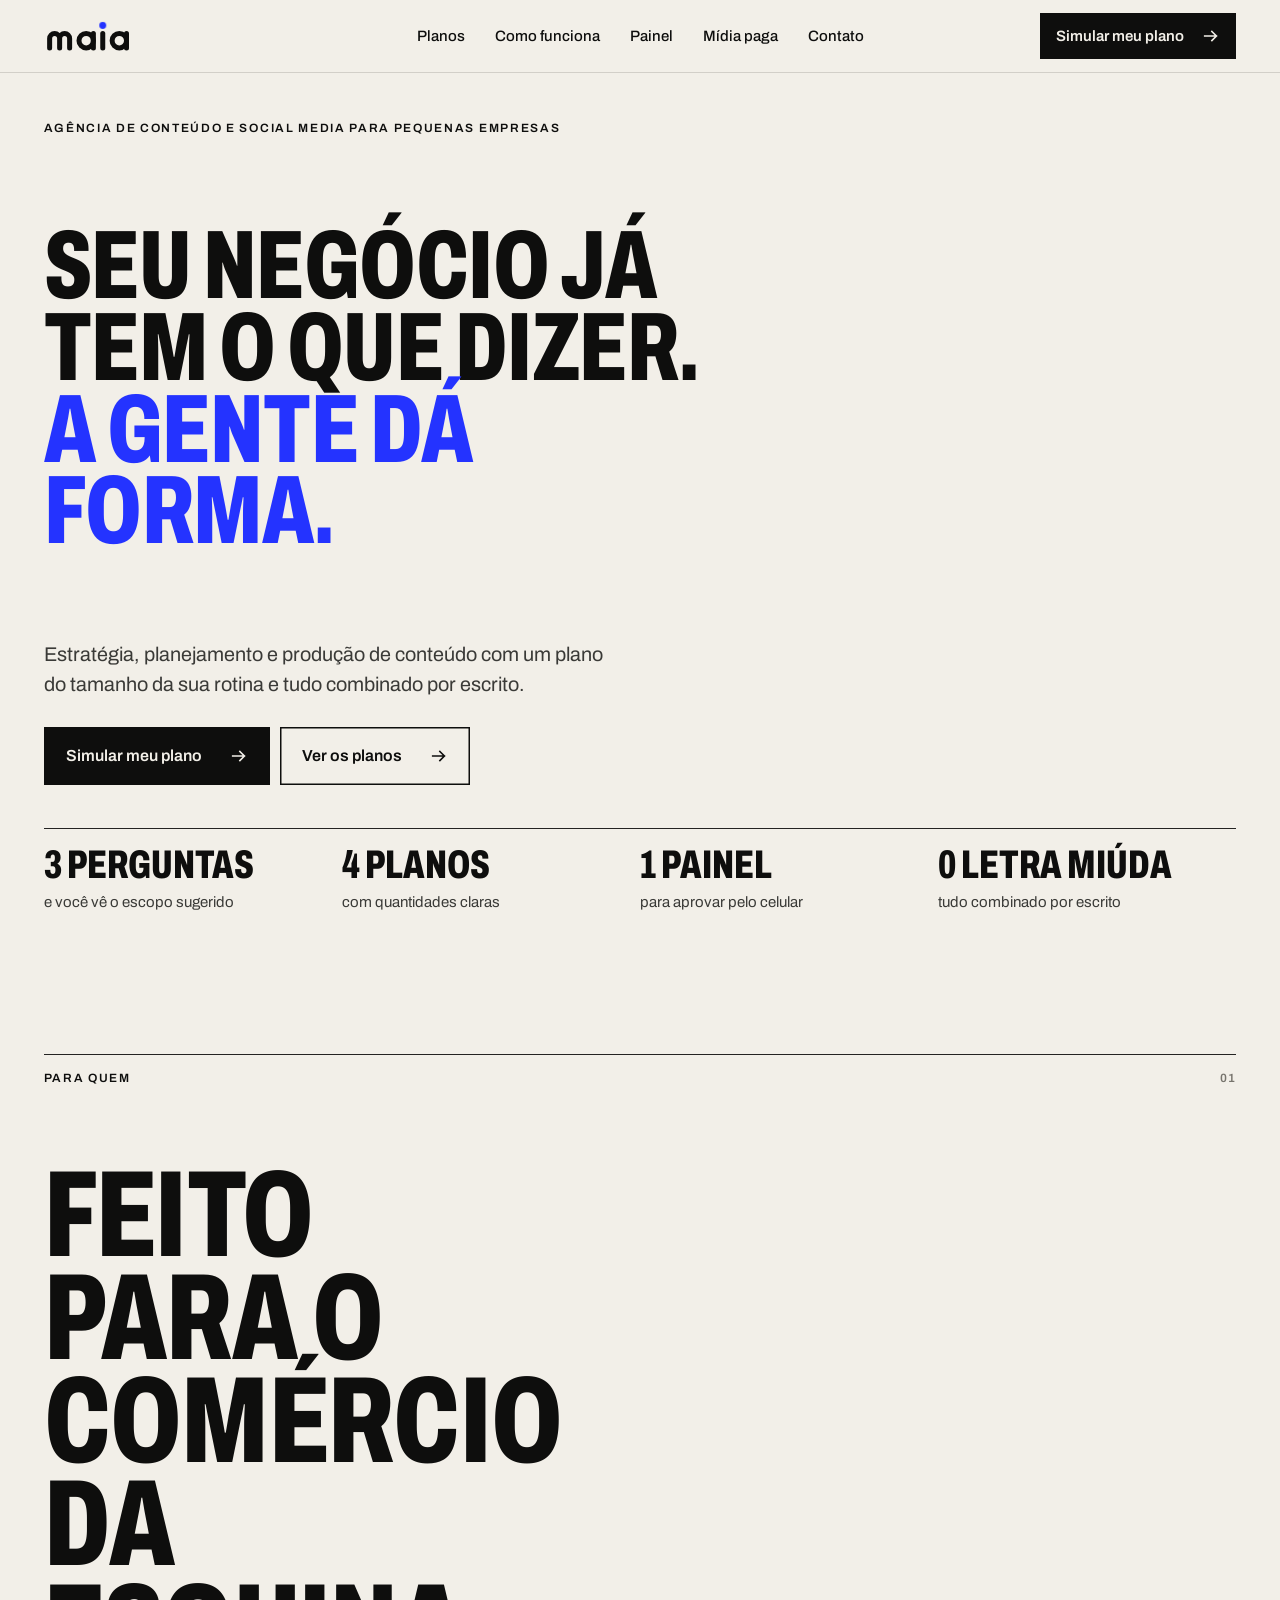
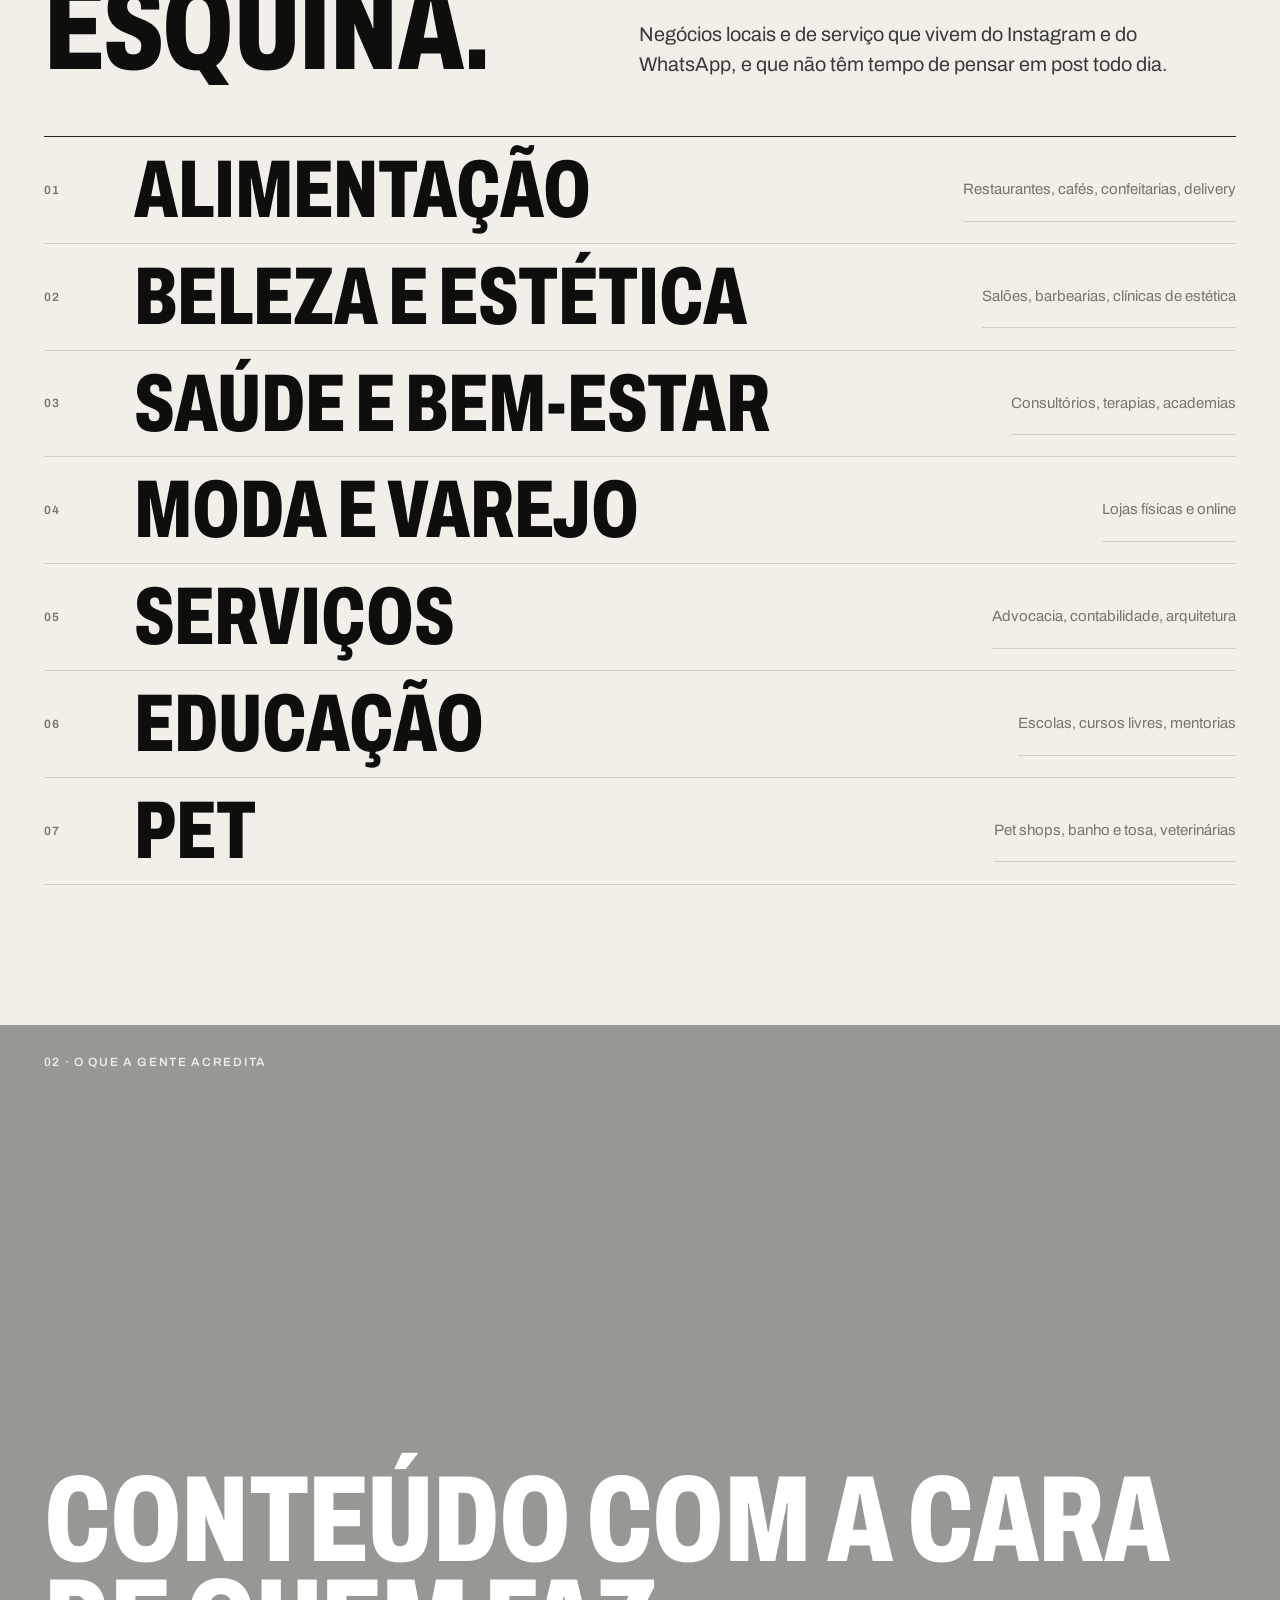
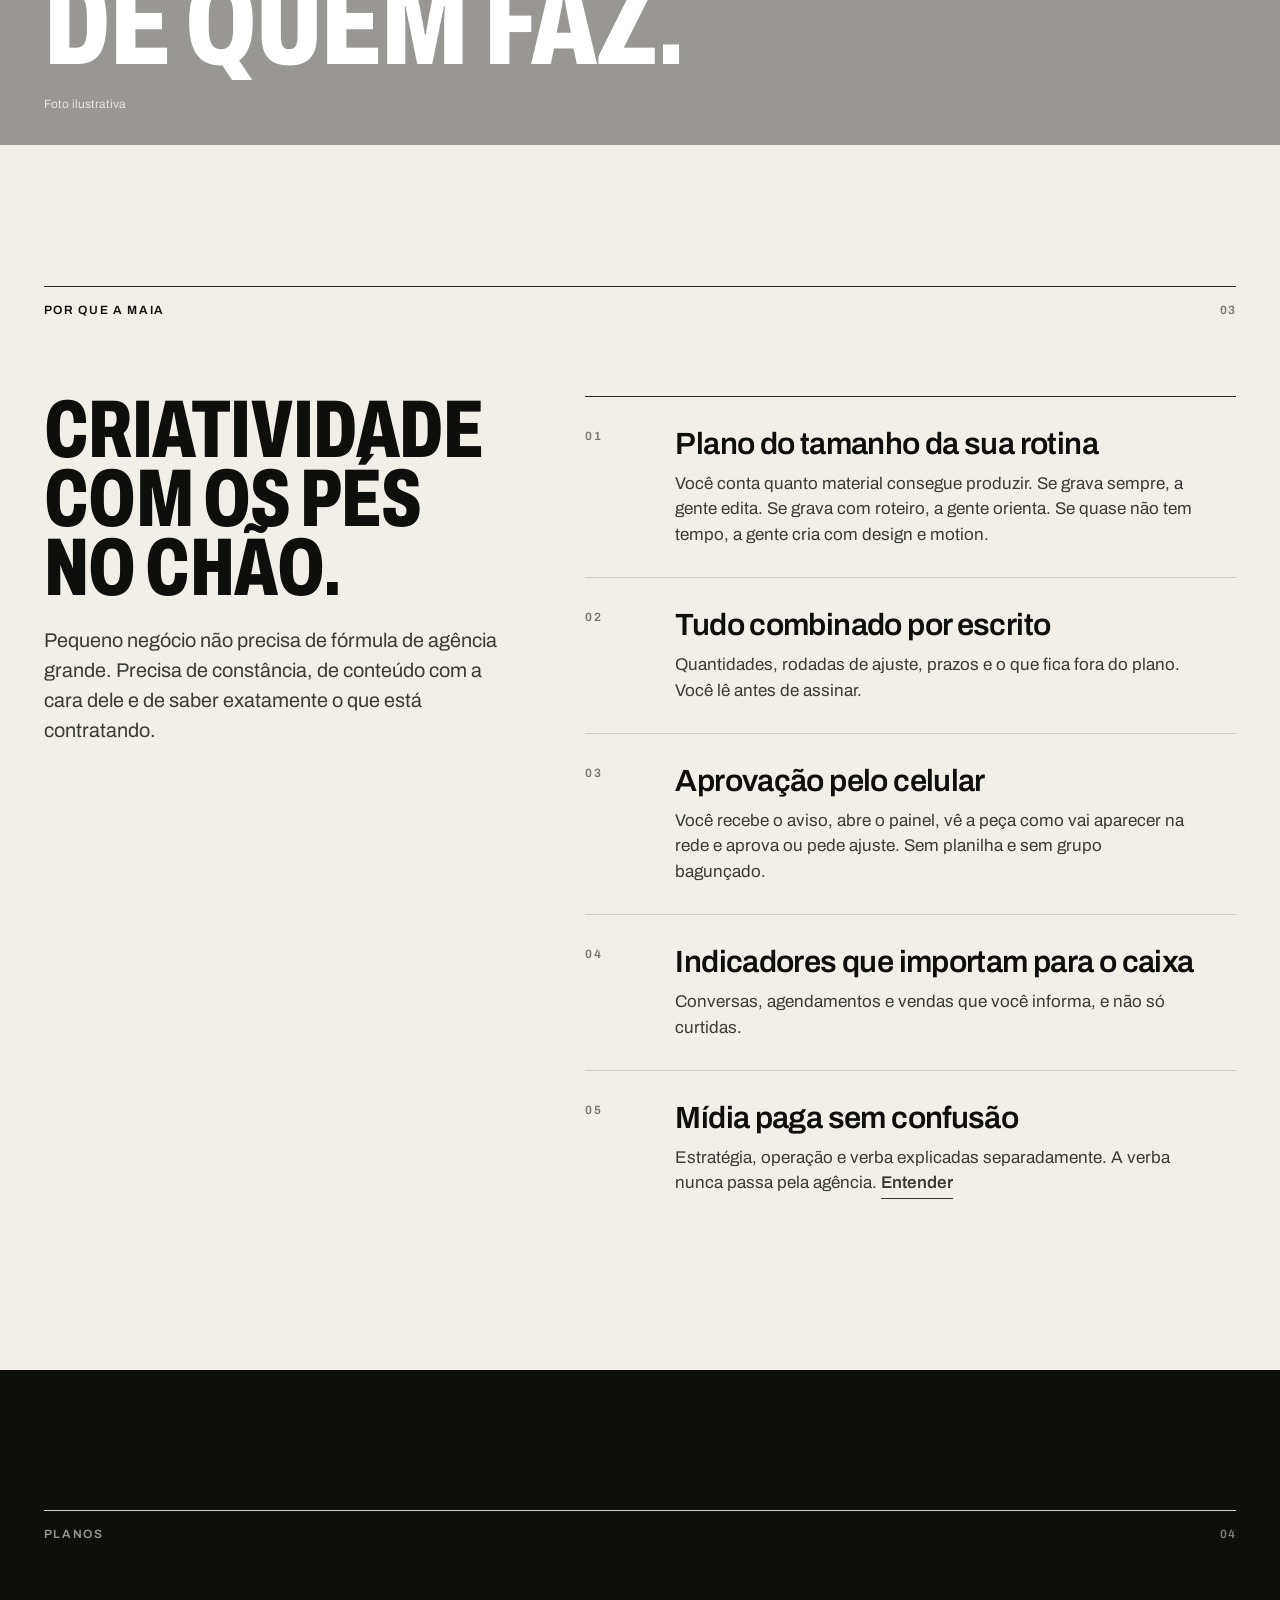
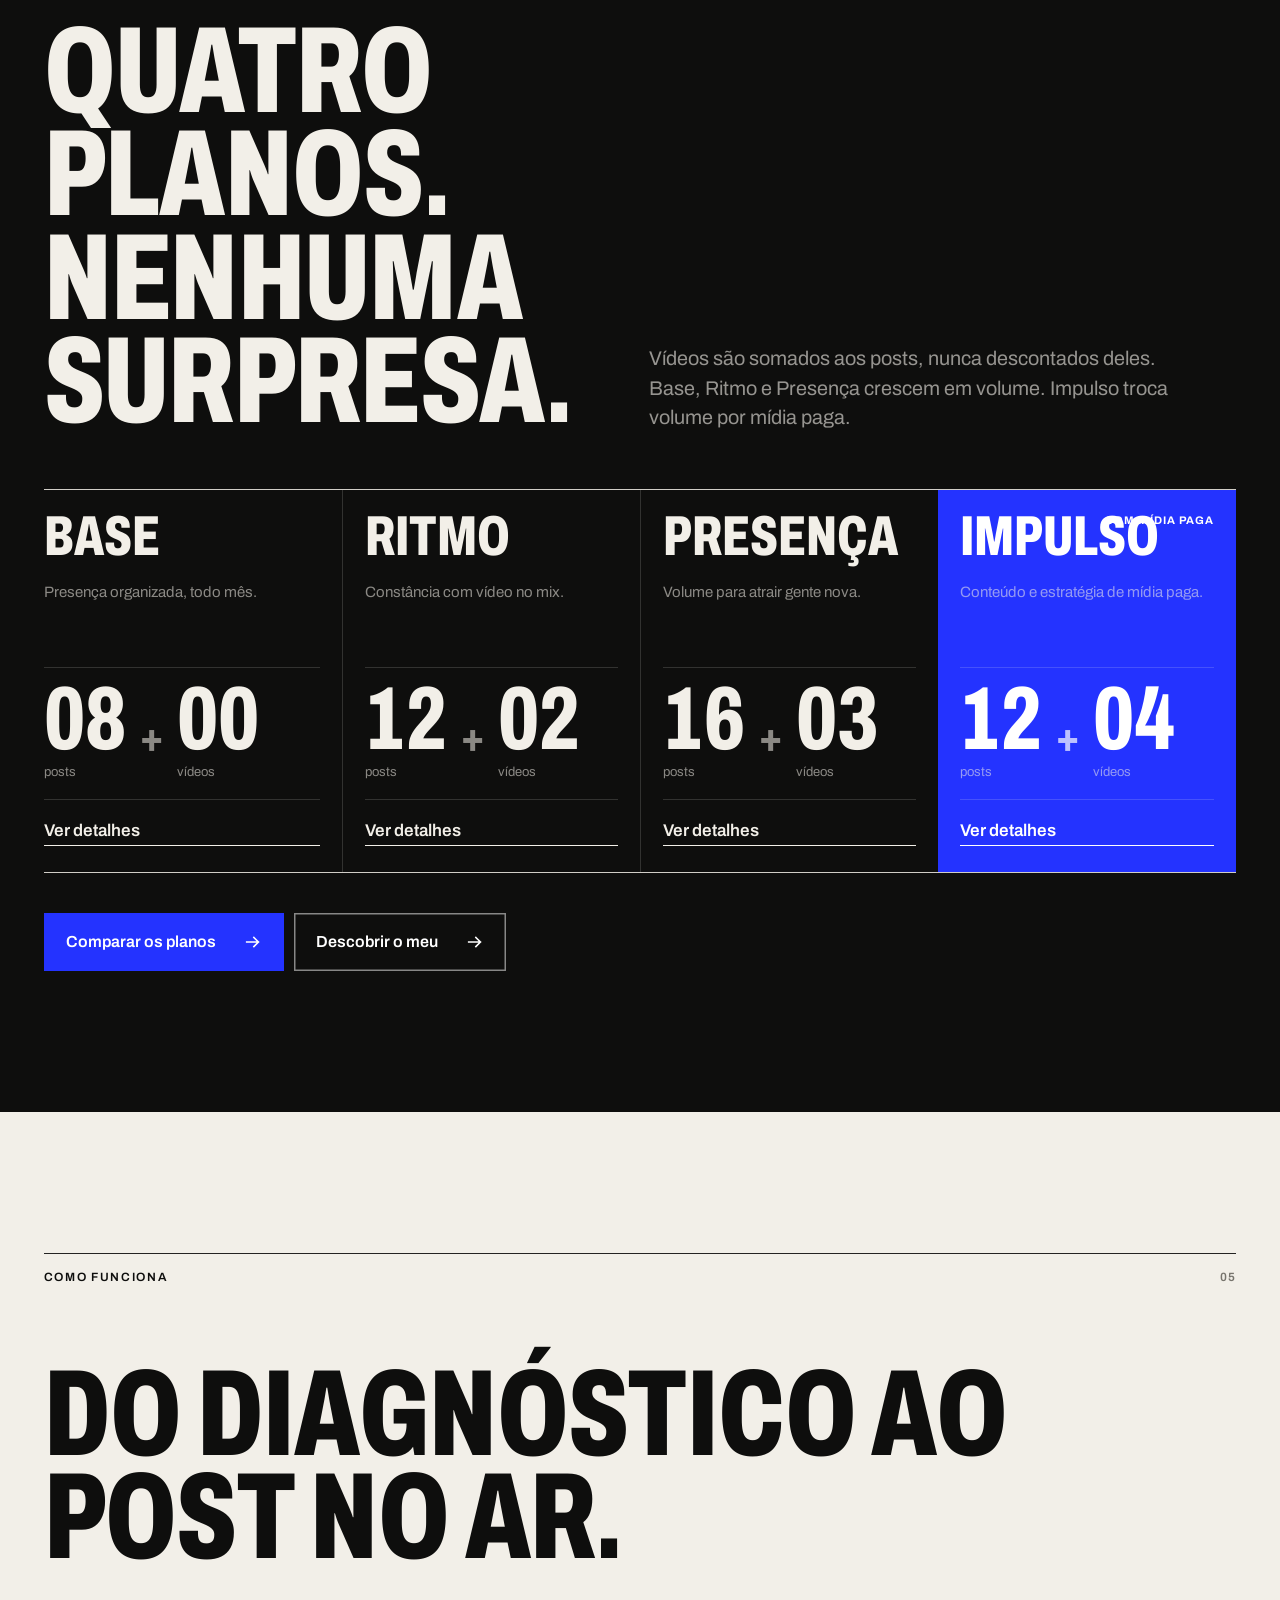
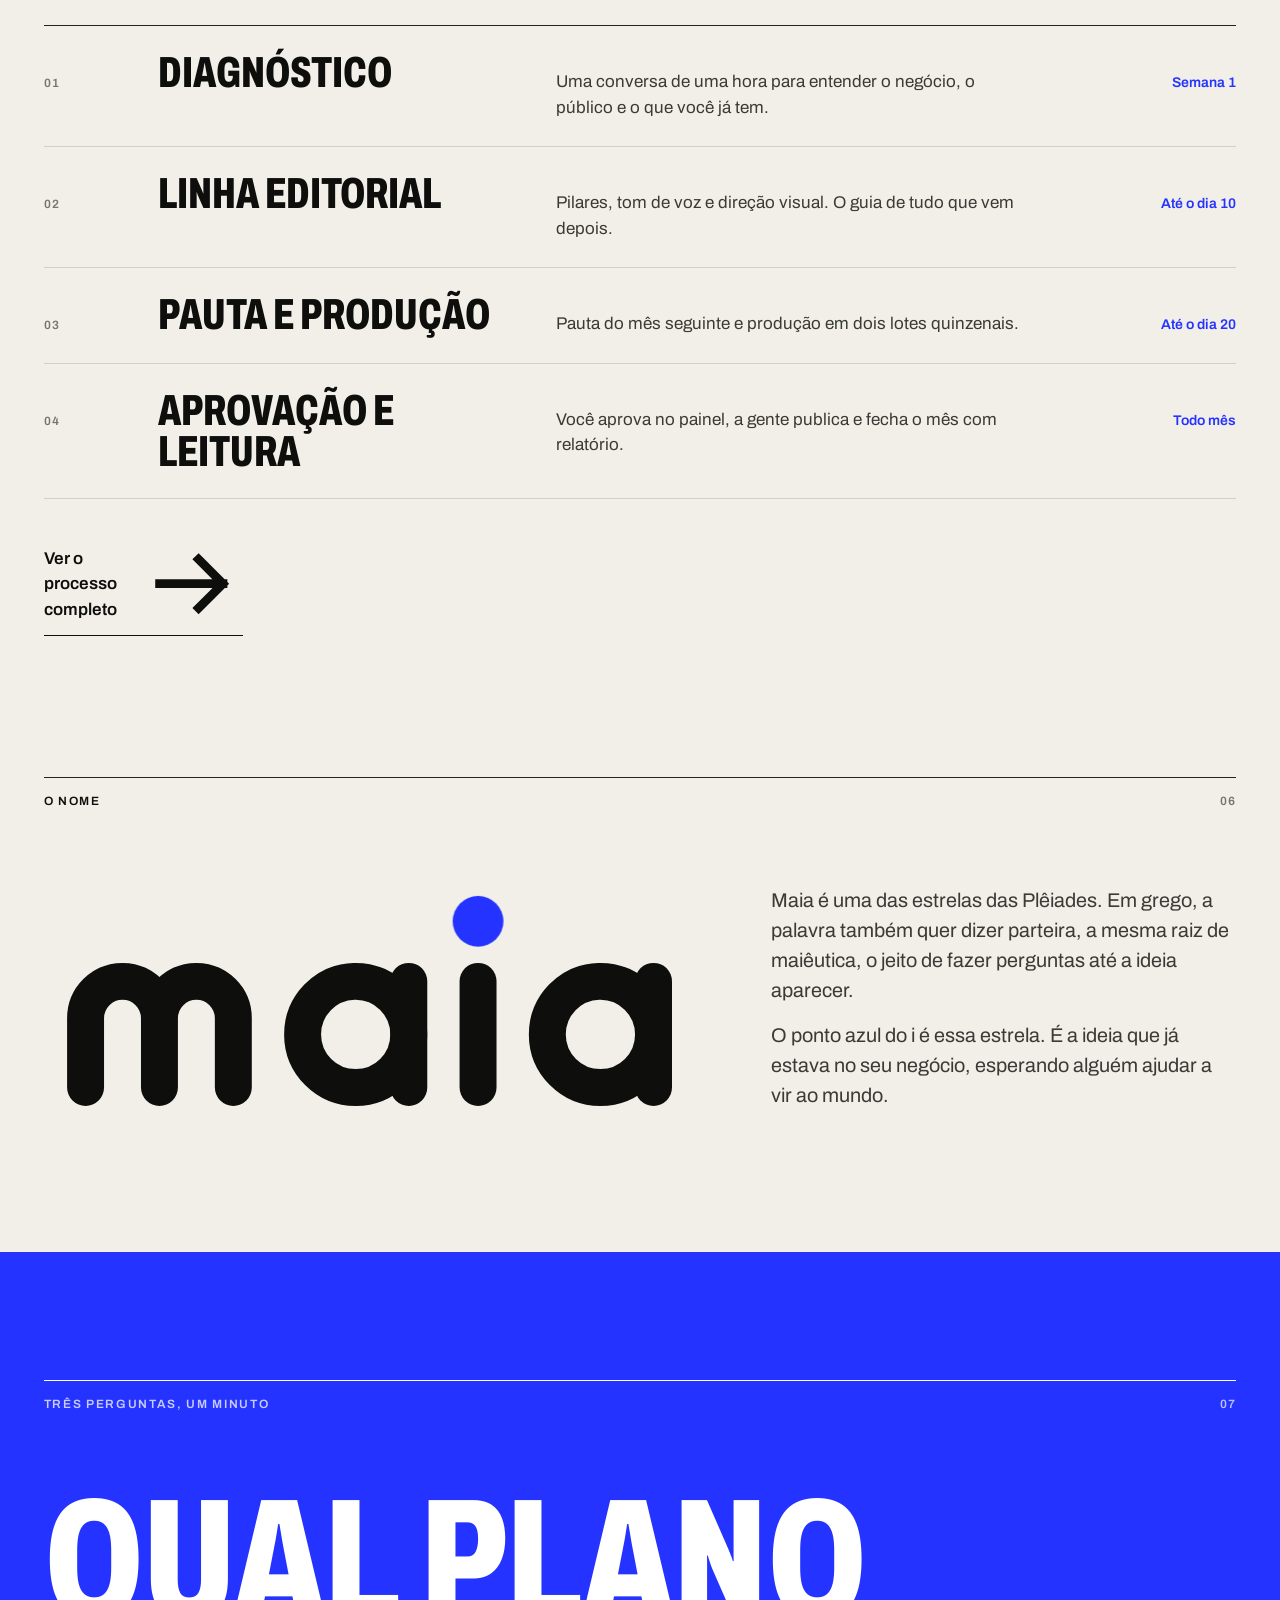
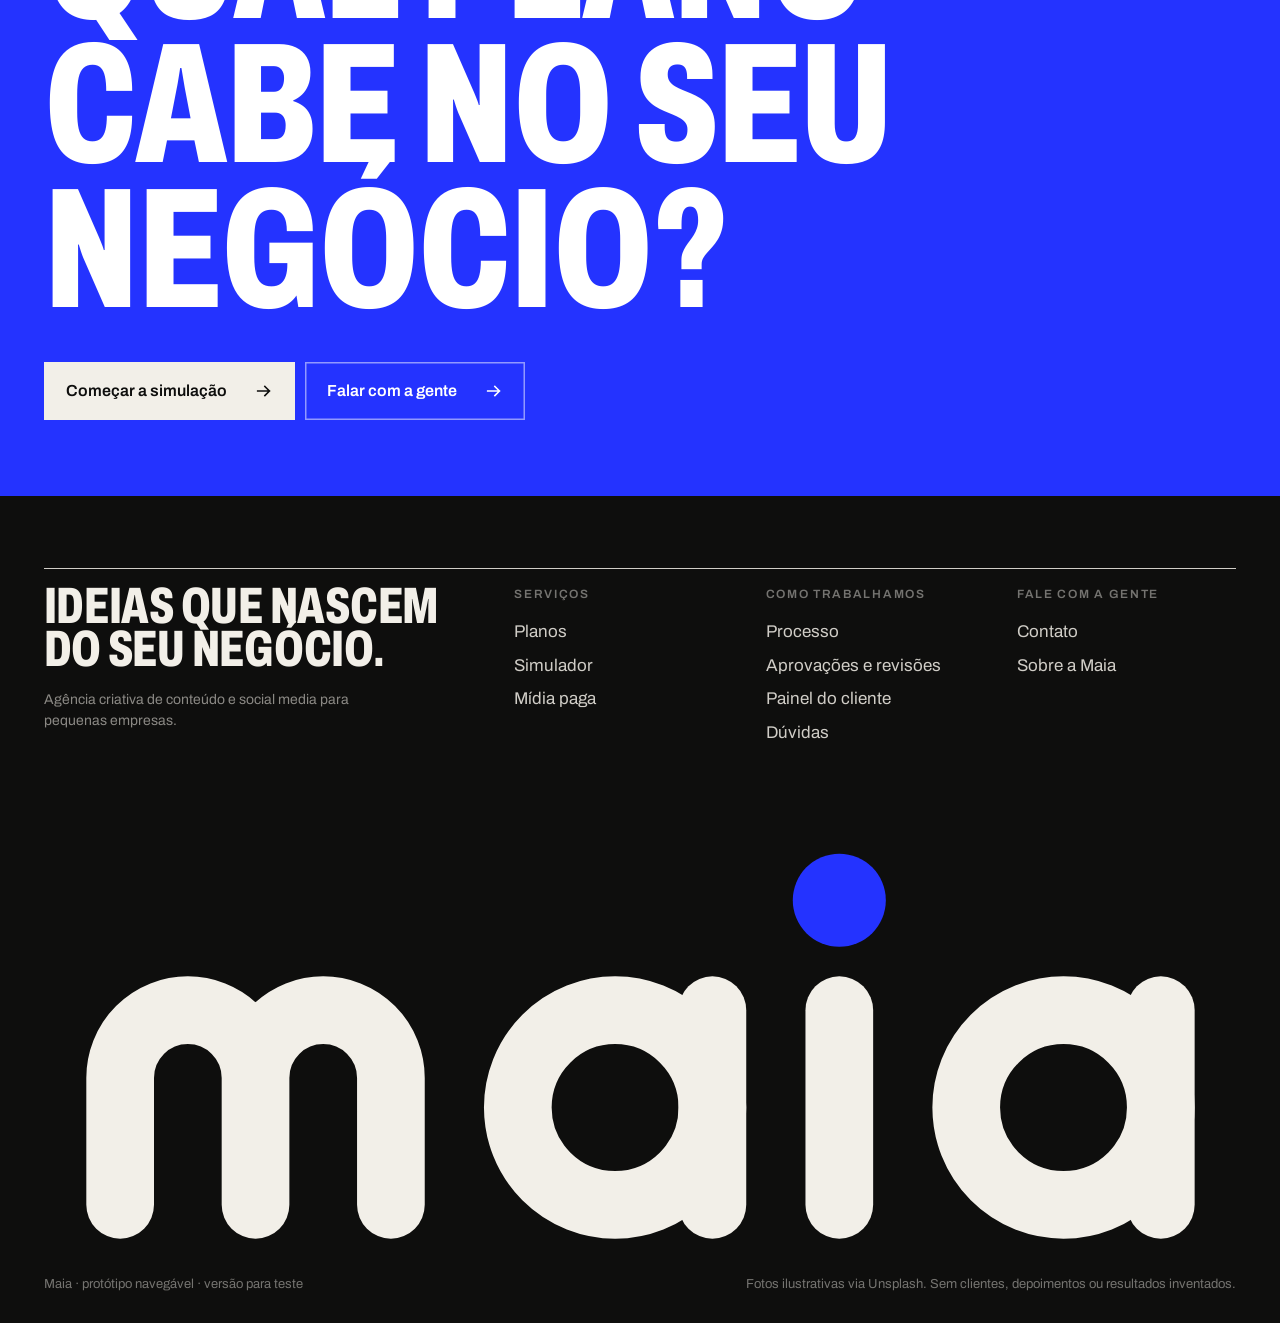
==== commit 3a29ed01: "Add files via upload" ====
--- a/index.html
+++ b/index.html
@@ -9,7 +9,7 @@
 <link rel="icon" href="./favicon.svg" type="image/svg+xml">
 <link rel="preconnect" href="https://fonts.googleapis.com"><link rel="preconnect" href="https://fonts.gstatic.com" crossorigin>
 <link href="https://fonts.googleapis.com/css2?family=Archivo:wdth,wght@62..125,400..800&display=swap" rel="stylesheet">
-<link rel="stylesheet" href="./style.css">
+<link rel="stylesheet" href="./style.css?v=1791683887">
 <meta property="og:title" content="Maia · Conteúdo e social media para pequenas empresas"><meta property="og:description" content="Estratégia, planejamento e produção de conteúdo para redes sociais, com escopo do tamanho da rotina do seu negócio.">
 </head>
 <body>
@@ -37,23 +37,24 @@
 <div class="mobile-menu" id="mmenu"><a class="m-link" href="index.html" aria-current="page">Início<span aria-hidden="true">01</span></a><a class="m-link" href="planos.html">Planos<span aria-hidden="true">02</span></a><a class="m-link" href="como-funciona.html">Como funciona<span aria-hidden="true">03</span></a><a class="m-link" href="painel.html">Painel<span aria-hidden="true">04</span></a><a class="m-link" href="midia-paga.html">Mídia paga<span aria-hidden="true">05</span></a><a class="m-link" href="contato.html">Contato<span aria-hidden="true">06</span></a><a class="btn btn-blue" href="simulador.html">Simular meu plano <svg viewBox="0 0 20 20" fill="none" aria-hidden="true"><path d="M3 10h13m-5-5 5 5-5 5" stroke="currentColor" stroke-width="1.8" stroke-linecap="square"/></svg></a></div>
 <main id="conteudo">
 <section class="hero">
-  <div class="wrap hero-grid">
-    <h1 class="hero-title" aria-label="Seu negócio já tem o que dizer. A gente dá forma.">
-      <span class="disp d-xl" data-split>Seu negócio já</span>
-      <span class="disp d-xl" data-split>tem o que dizer.</span>
-      <span class="disp d-xl blue" data-split>A gente dá forma.</span>
-    </h1>
-    <div class="hero-row">
-      <div class="hero-copy reveal" data-d="2">
-        <span class="label ink">Agência de conteúdo e social media</span>
-        <p class="lead" style="margin-top:16px">Estratégia, planejamento e produção de conteúdo para pequenas empresas, com um plano do tamanho da sua rotina e tudo combinado por escrito.</p>
-        <div class="actions">
-          <a class="btn btn-ink" href="simulador.html">Simular meu plano <svg viewBox="0 0 20 20" fill="none" aria-hidden="true"><path d="M3 10h13m-5-5 5 5-5 5" stroke="currentColor" stroke-width="1.8" stroke-linecap="square"/></svg></a>
-          <a class="btn btn-line" href="planos.html">Ver os planos <svg viewBox="0 0 20 20" fill="none" aria-hidden="true"><path d="M3 10h13m-5-5 5 5-5 5" stroke="currentColor" stroke-width="1.8" stroke-linecap="square"/></svg></a>
+  <div class="wrap">
+    <div class="hero-grid">
+      <div class="hero-main">
+        <span class="label ink reveal">Agência de conteúdo e social media para pequenas empresas</span>
+        <h1 class="disp d-hero" aria-label="Seu negócio já tem o que dizer. A gente dá forma.">
+          <span data-split>Seu negócio já tem o que dizer.</span>
+          <span class="blue" data-split>A gente dá forma.</span>
+        </h1>
+        <div class="hero-copy reveal" data-d="2">
+          <p class="lead">Estratégia, planejamento e produção de conteúdo com um plano do tamanho da sua rotina e tudo combinado por escrito.</p>
+          <div class="actions">
+            <a class="btn btn-ink" href="simulador.html">Simular meu plano <svg viewBox="0 0 20 20" fill="none" aria-hidden="true"><path d="M3 10h13m-5-5 5 5-5 5" stroke="currentColor" stroke-width="1.8" stroke-linecap="square"/></svg></a>
+            <a class="btn btn-line" href="planos.html">Ver os planos <svg viewBox="0 0 20 20" fill="none" aria-hidden="true"><path d="M3 10h13m-5-5 5 5-5 5" stroke="currentColor" stroke-width="1.8" stroke-linecap="square"/></svg></a>
+          </div>
         </div>
       </div>
-      <figure class="hero-ph ph wipe" data-parallax>
-        <img src="https://images.unsplash.com/photo-1687422808248-f807f4ea2a2e?auto=format&fit=crop&w=1600&q=80" alt="Dono de padaria de avental olhando o celular no balcão" fetchpriority="high">
+      <figure class="hero-ph ph wipe">
+        <img src="https://images.unsplash.com/photo-1687422808248-f807f4ea2a2e?auto=format&fit=crop&w=1400&q=80" alt="Dono de padaria de avental olhando o celular no balcão" fetchpriority="high">
         <span class="ph-tag">Foto ilustrativa</span>
       </figure>
     </div>
@@ -213,7 +214,7 @@
     <div class="foot-bottom"><span>Maia · protótipo navegável · versão para teste</span><span>Fotos ilustrativas via Unsplash. Sem clientes, depoimentos ou resultados inventados.</span></div>
   </div>
 </footer>
-<script src="./main.js"></script>
-<script src="./data.js"></script>
+<script src="./main.js?v=1791683887"></script>
+<script src="./data.js?v=1791683887"></script>
 </body>
 </html>
--- a/style.css
+++ b/style.css
@@ -109,7 +109,7 @@
 .reveal{opacity:0;transform:translateY(40px);transition:opacity 1s var(--ease),transform 1.1s var(--ease)}
 .reveal.in{opacity:1;transform:none}
 .reveal[data-d="1"]{transition-delay:.08s}.reveal[data-d="2"]{transition-delay:.16s}.reveal[data-d="3"]{transition-delay:.24s}.reveal[data-d="4"]{transition-delay:.32s}
-.split .w{display:inline-block;overflow:hidden;vertical-align:top;padding:0 .02em .04em;margin:0 -.02em -.04em}
+.split .w{display:inline-block;overflow:hidden;vertical-align:top;padding:.16em .02em .04em;margin:-.16em -.02em -.04em}
 .split .w>span{display:inline-block;transform:translateY(110%);transition:transform 1.1s var(--ease)}
 .split.in .w>span{transform:none}
 .wipe{clip-path:inset(100% 0 0 0);transition:clip-path 1.4s var(--ease)}
@@ -135,19 +135,19 @@
 .bluebg .sec-top{border-color:#fff}
 
 /* hero */
-.hero{padding:clamp(28px,4vw,56px) 0 0}
-.hero-grid{display:grid;grid-template-columns:repeat(12,1fr);gap:0 24px}
-.hero-title{grid-column:1/-1}
-.hero-title .disp{display:block}
-.hero-row{grid-column:1/-1;display:grid;grid-template-columns:repeat(12,1fr);gap:24px;margin-top:clamp(28px,4vw,56px);align-items:end}
-.hero-copy{grid-column:1/6;padding-bottom:6px}
-.hero-copy .actions{display:flex;gap:10px;flex-wrap:wrap;margin-top:32px}
-.hero-ph{grid-column:6/-1;height:min(64vh,620px)}
-.hero-ph.ph img{object-position:50% 35%}
-.hero-facts{grid-column:1/-1;display:grid;grid-template-columns:repeat(4,1fr);border-top:1px solid var(--line-2);margin-top:clamp(40px,5vw,72px)}
-.hero-facts div{padding:18px 20px 0 0;font-size:15px;color:var(--ink-2)}
-.hero-facts b{display:block;font-stretch:68%;font-weight:800;font-size:44px;line-height:1;color:var(--ink);margin-bottom:6px;text-transform:uppercase}
-@media (max-width:900px){.hero-copy,.hero-ph{grid-column:1/-1}.hero-ph{height:440px;order:-1}.hero-facts{grid-template-columns:1fr 1fr}.hero-facts div{padding-bottom:18px}}
+.hero{padding:clamp(24px,3vw,40px) 0 0}
+.hero-grid{display:grid;grid-template-columns:7fr 5fr;gap:clamp(24px,3vw,48px);min-height:calc(100svh - 72px - 150px)}
+.hero-main{display:flex;flex-direction:column;justify-content:space-between;gap:32px;padding-top:8px}
+.d-hero{font-size:clamp(56px,7.6vw,128px)}
+.d-hero span{display:block}
+.hero-copy{display:grid;grid-template-columns:1fr;gap:28px;padding-bottom:4px}
+.hero-copy .actions{display:flex;gap:10px;flex-wrap:wrap}
+.hero-ph{min-height:520px}
+.hero-ph img{position:absolute;inset:0;object-position:50% 30%}
+.hero-facts{display:grid;grid-template-columns:repeat(4,1fr);border-top:1px solid var(--line-2);margin-top:clamp(28px,3vw,40px)}
+.hero-facts div{padding:16px 20px 0 0;font-size:15px;color:var(--ink-2)}
+.hero-facts b{display:block;font-stretch:68%;font-weight:800;font-size:40px;line-height:1;color:var(--ink);margin-bottom:6px;text-transform:uppercase}
+@media (max-width:900px){.hero-grid{grid-template-columns:1fr;min-height:0}.hero-ph{min-height:0;height:420px}.hero-facts{grid-template-columns:1fr 1fr}.hero-facts div{padding-bottom:18px}}
 
 /* lista de segmentos com foto seguindo o cursor */
 .seglist{list-style:none;border-top:1px solid var(--line-2)}
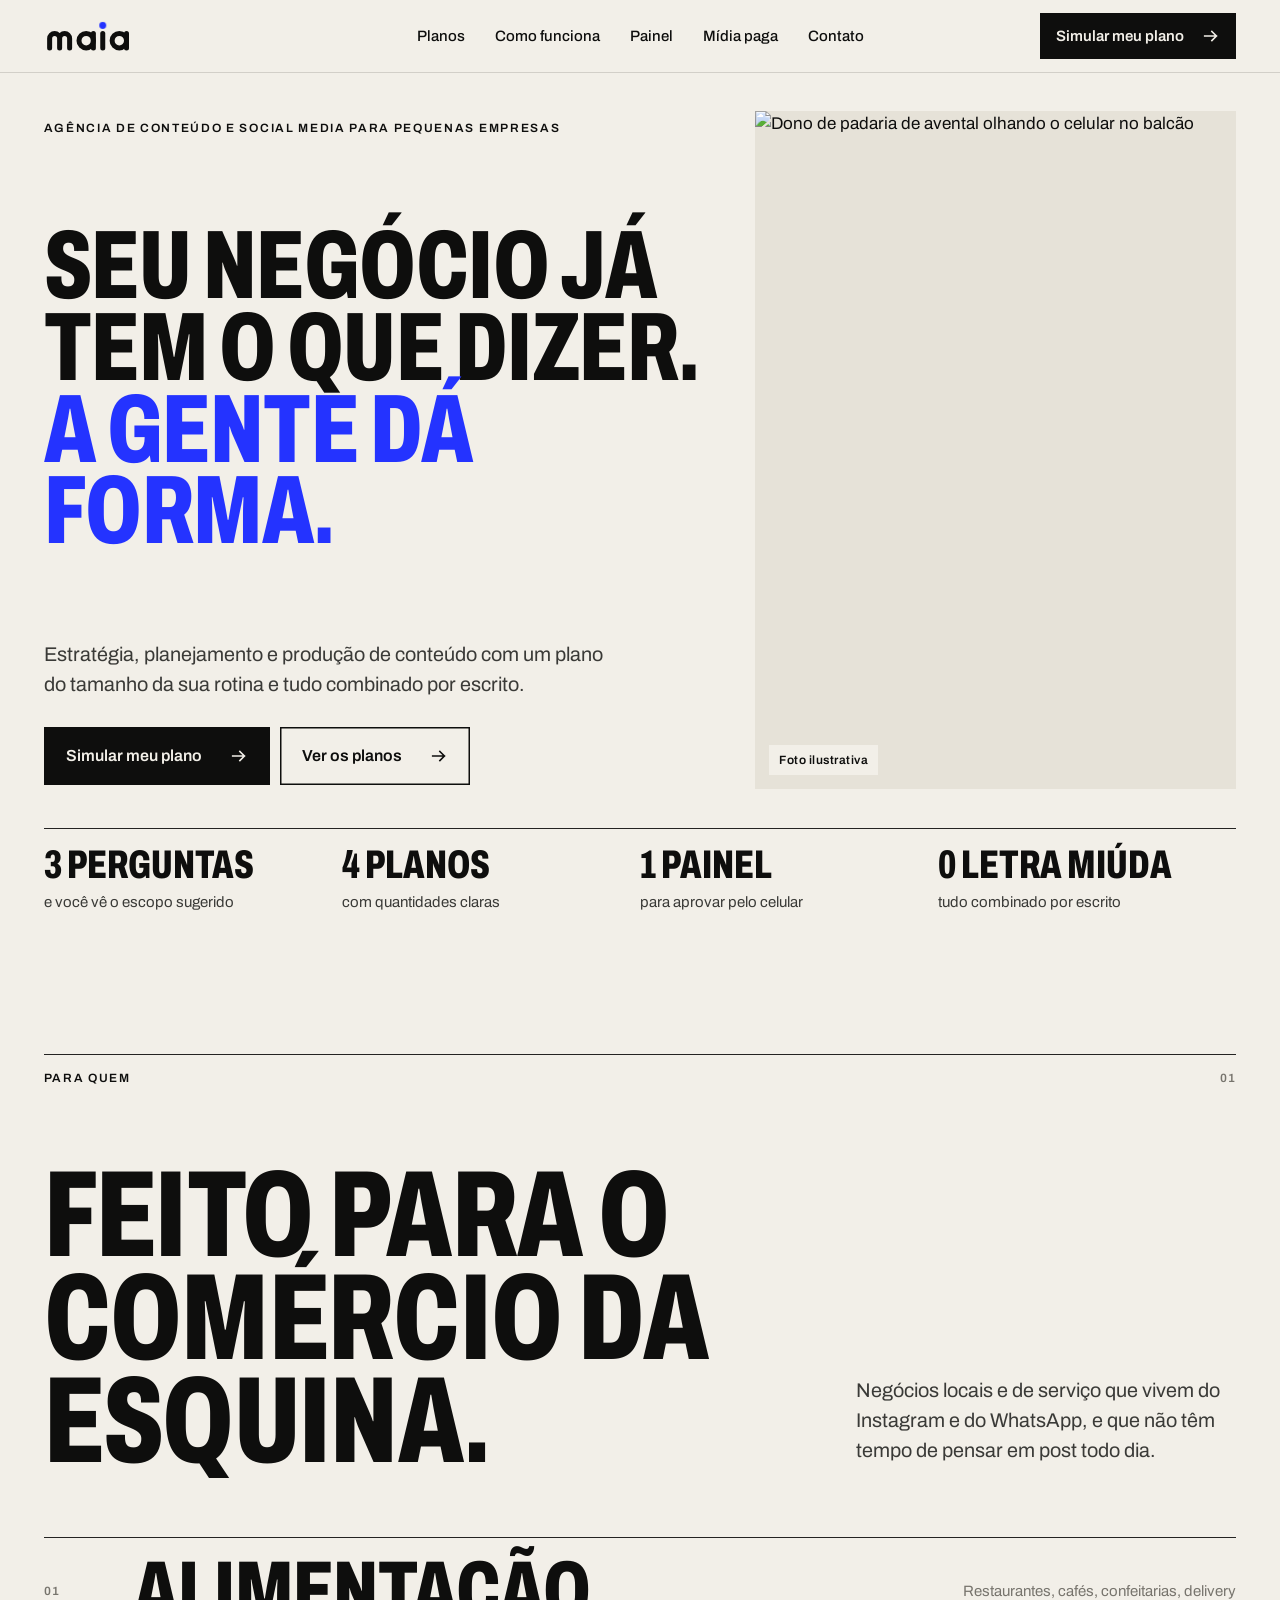
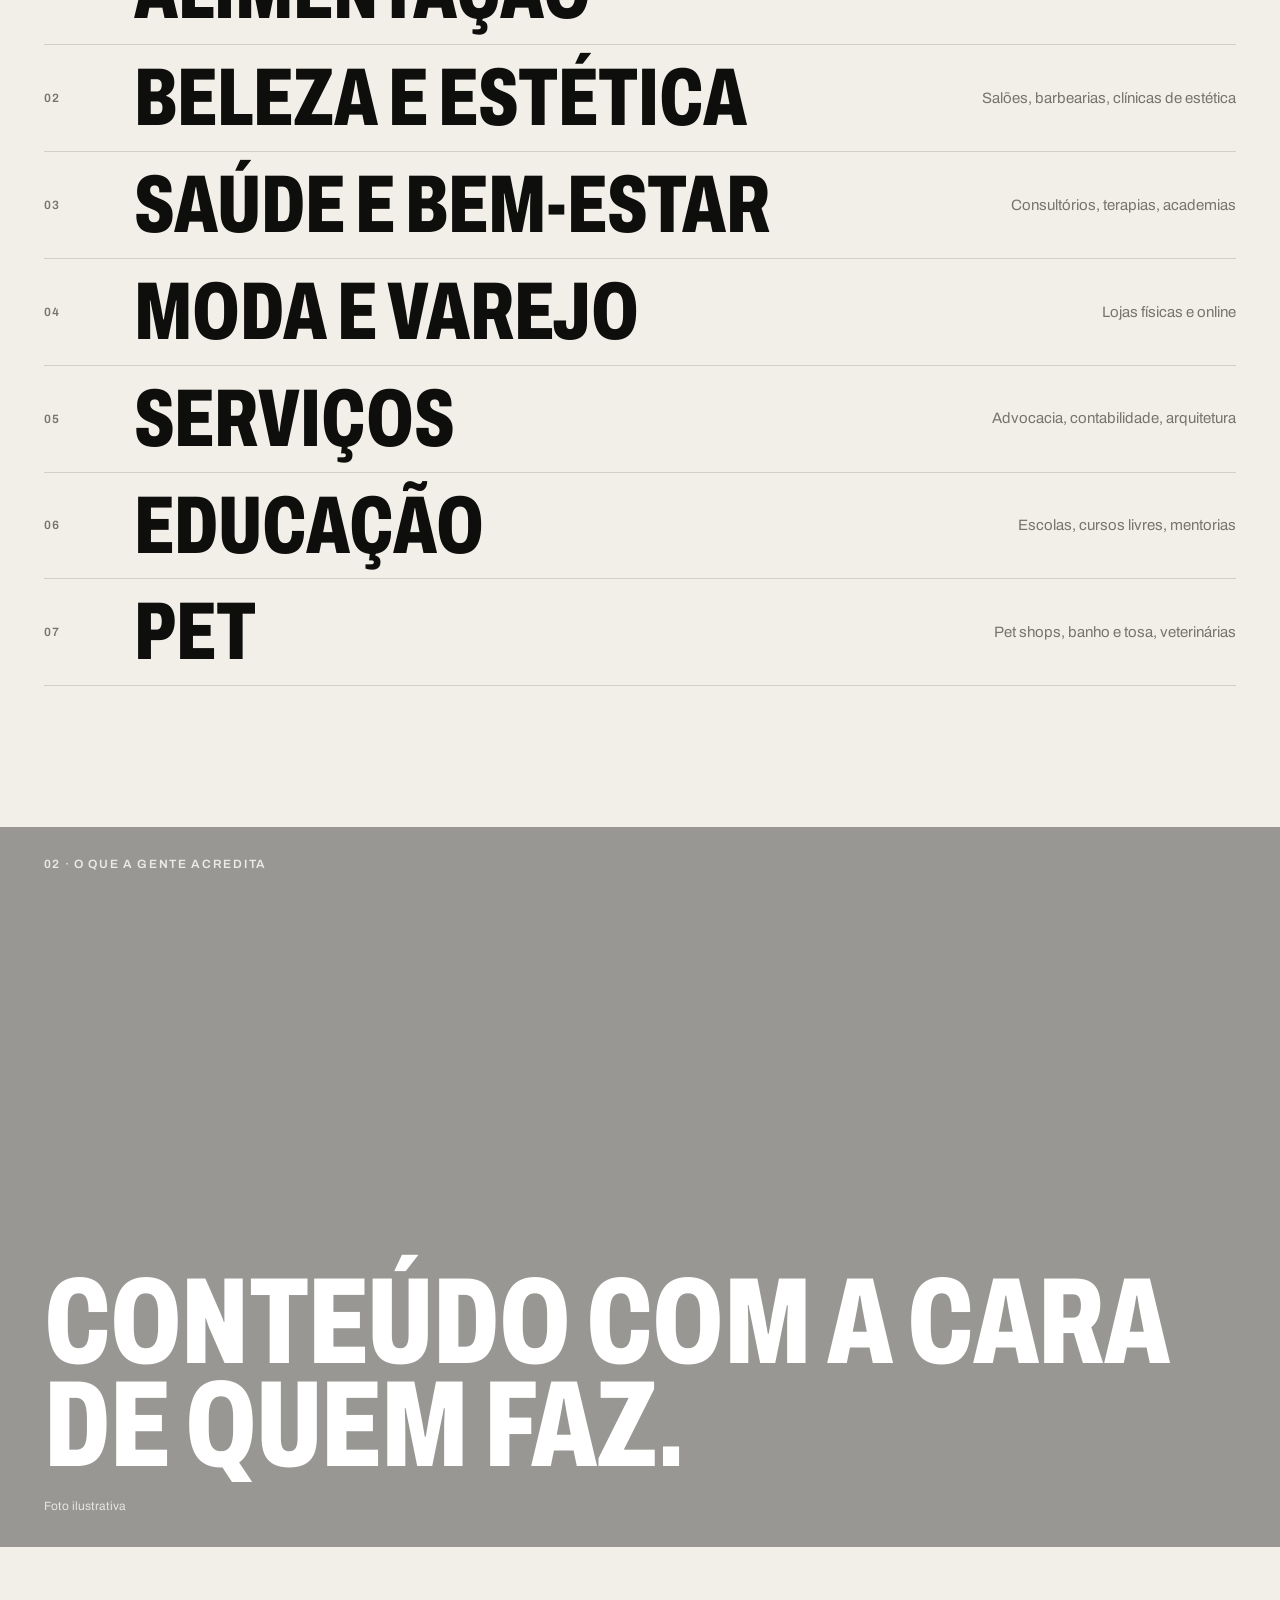
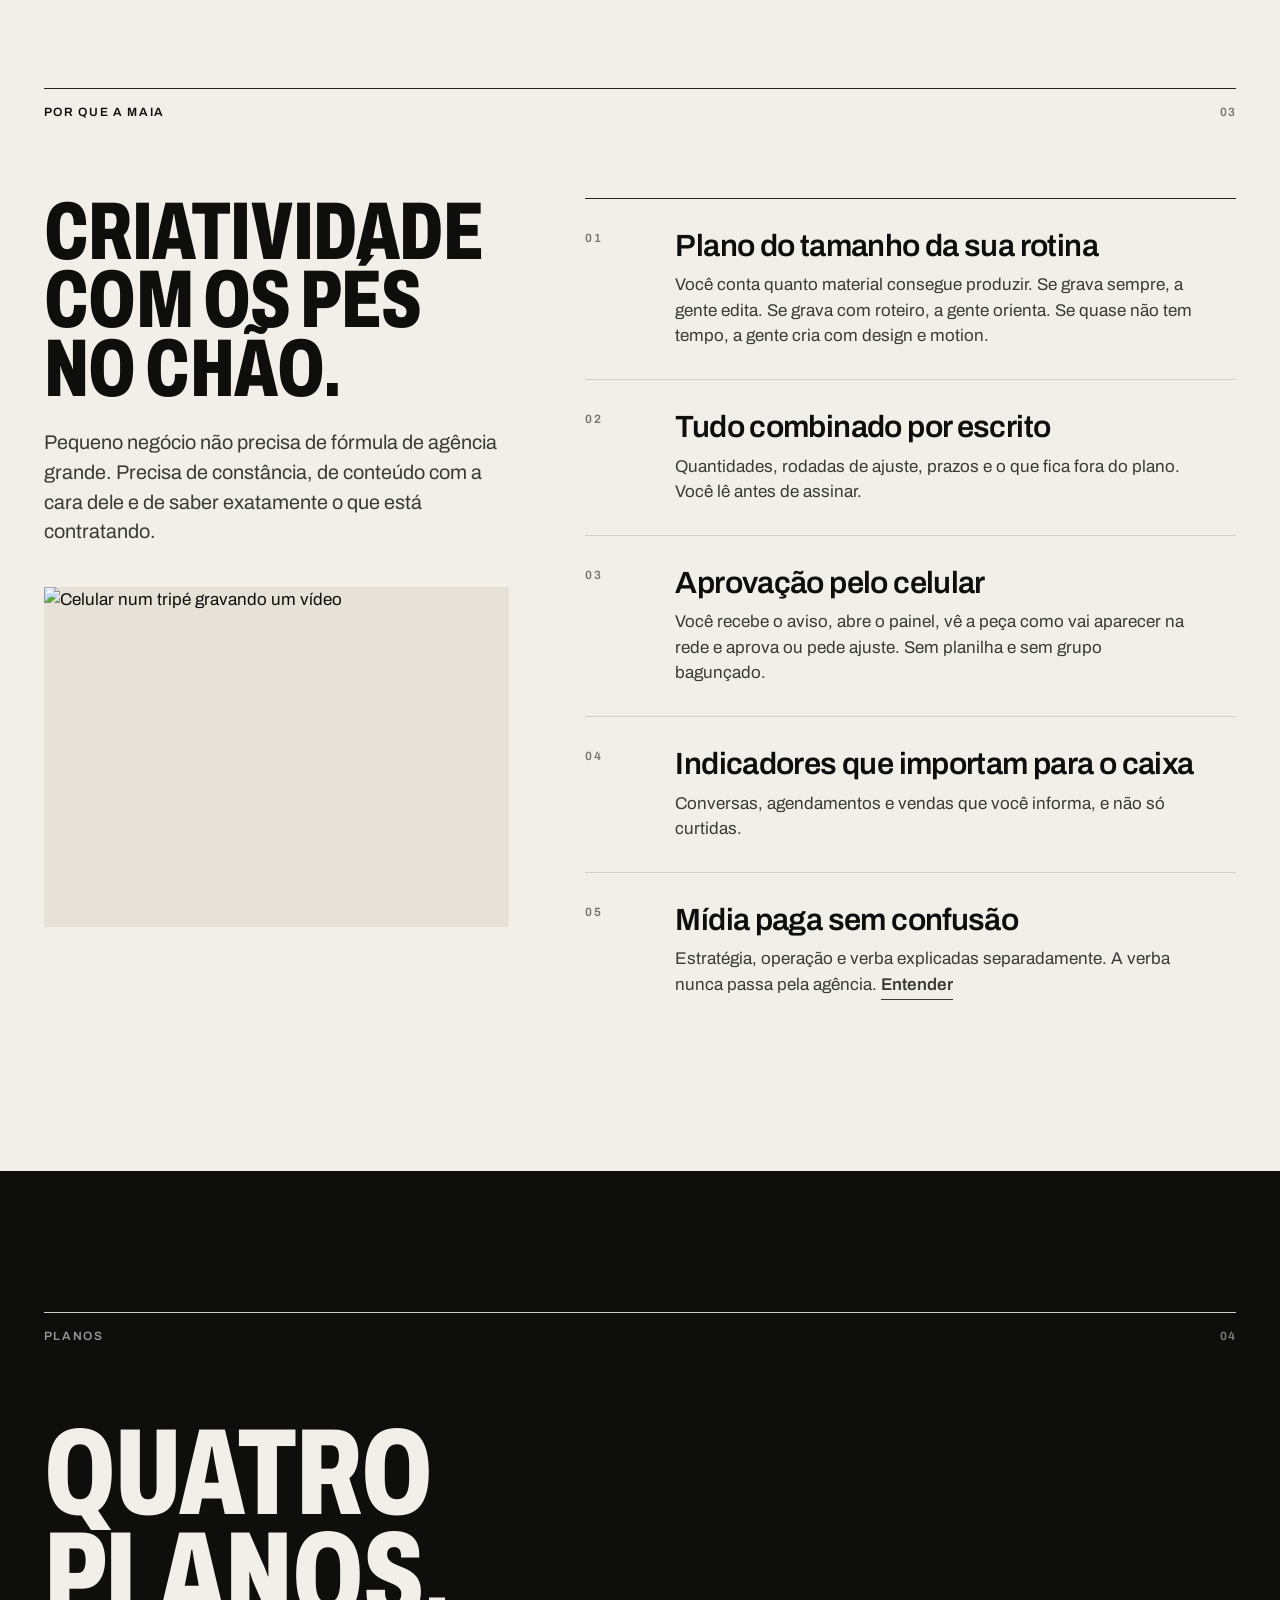
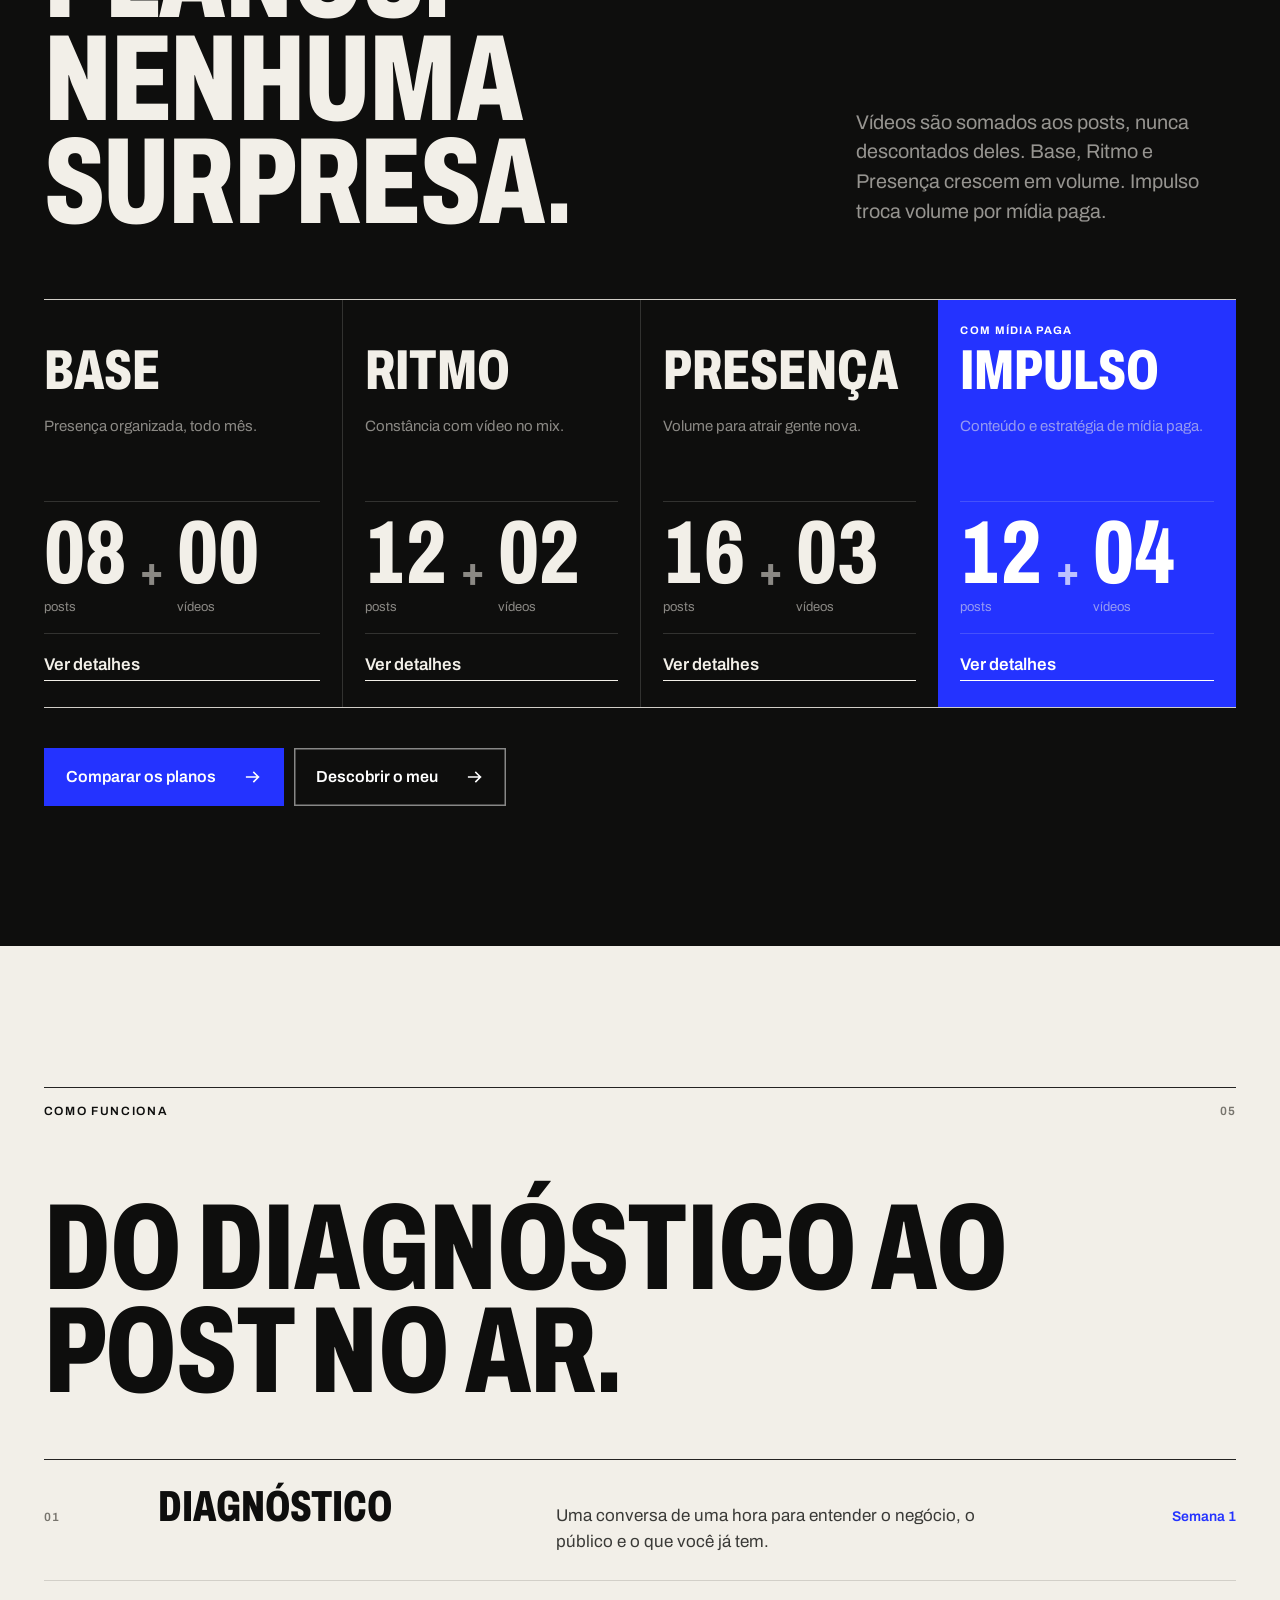
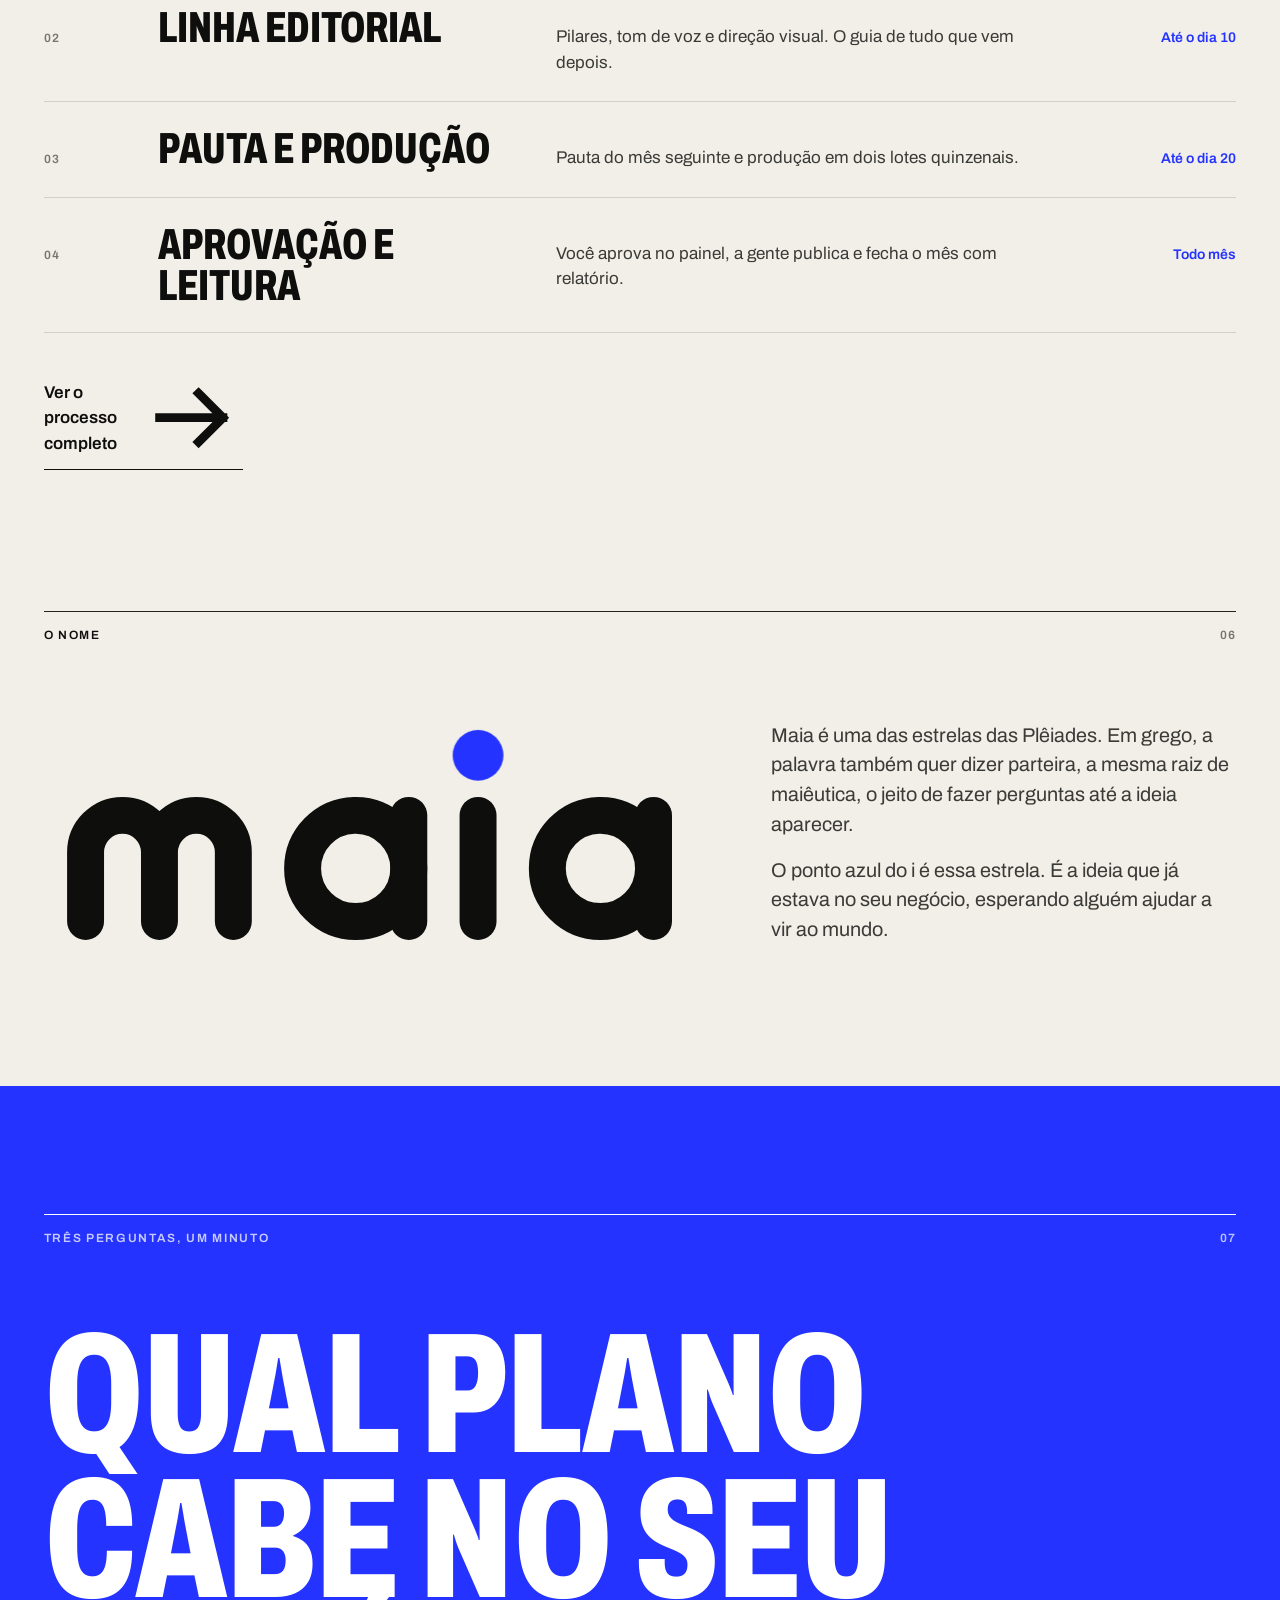
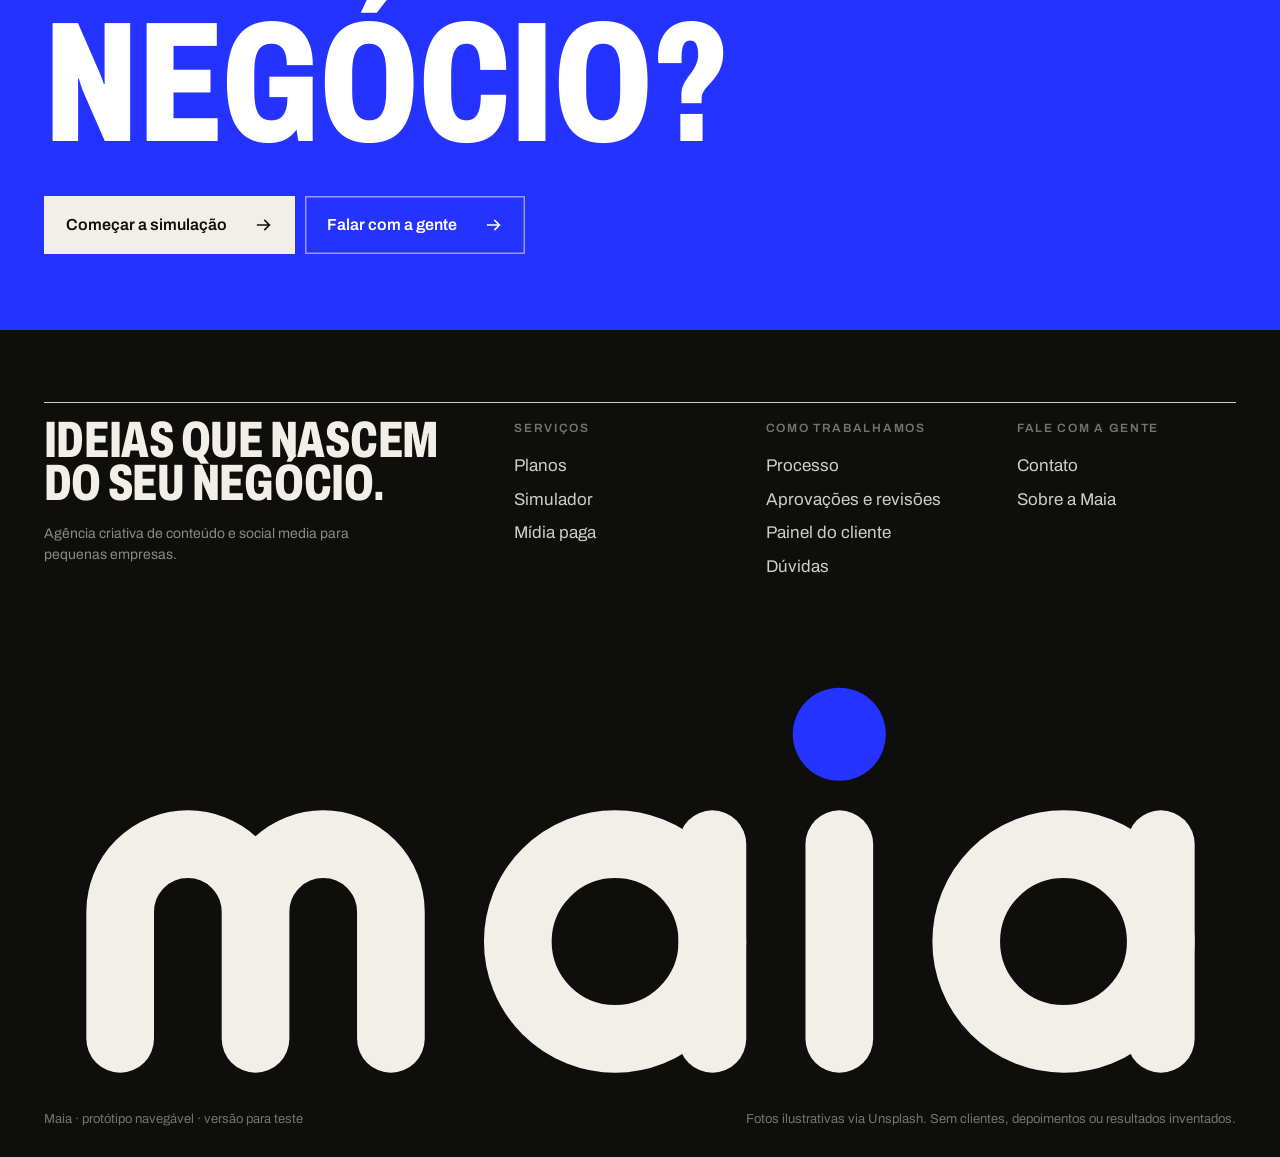
==== commit ef3ff171: "Add files via upload" ====
--- a/index.html
+++ b/index.html
@@ -9,7 +9,7 @@
 <link rel="icon" href="./favicon.svg" type="image/svg+xml">
 <link rel="preconnect" href="https://fonts.googleapis.com"><link rel="preconnect" href="https://fonts.gstatic.com" crossorigin>
 <link href="https://fonts.googleapis.com/css2?family=Archivo:wdth,wght@62..125,400..800&display=swap" rel="stylesheet">
-<link rel="stylesheet" href="./style.css?v=1791683887">
+<link rel="stylesheet" href="./style.css?v=1791684101">
 <meta property="og:title" content="Maia · Conteúdo e social media para pequenas empresas"><meta property="og:description" content="Estratégia, planejamento e produção de conteúdo para redes sociais, com escopo do tamanho da rotina do seu negócio.">
 </head>
 <body>
@@ -70,18 +70,18 @@
 <section class="sec">
   <div class="wrap">
     <div class="sec-top"><span class="label ink">Para quem</span><span class="idx">01</span></div>
-    <div class="principles" style="margin-bottom:56px">
+    <div class="intro">
       <h2 class="disp d-l" data-split>Feito para o comércio da esquina.</h2>
-      <p class="lead reveal" style="align-self:end">Negócios locais e de serviço que vivem do Instagram e do WhatsApp, e que não têm tempo de pensar em post todo dia.</p>
+      <p class="lead reveal">Negócios locais e de serviço que vivem do Instagram e do WhatsApp, e que não têm tempo de pensar em post todo dia.</p>
     </div>
     <ul class="seglist" id="seglist">
-      <li><a href="simulador.html" data-img="https://images.unsplash.com/photo-1579005007697-75b2fe2c88e7?auto=format&fit=crop&w=700&q=80"><span class="idx">01</span><span class="nm">Alimentação</span><span class="ex">Restaurantes, cafés, confeitarias, delivery</span><img class="thumb" src="https://images.unsplash.com/photo-1579005007697-75b2fe2c88e7?auto=format&fit=crop&w=200&q=80" alt="" loading="lazy"></a></li>
-      <li><a href="simulador.html" data-img="https://images.unsplash.com/photo-1562322140-8baeececf3df?auto=format&fit=crop&w=700&q=80"><span class="idx">02</span><span class="nm">Beleza e estética</span><span class="ex">Salões, barbearias, clínicas de estética</span><img class="thumb" src="https://images.unsplash.com/photo-1562322140-8baeececf3df?auto=format&fit=crop&w=200&q=80" alt="" loading="lazy"></a></li>
-      <li><a href="simulador.html" data-img="https://images.unsplash.com/photo-1590649613897-1d5c44ca3409?auto=format&fit=crop&w=700&q=80"><span class="idx">03</span><span class="nm">Saúde e bem-estar</span><span class="ex">Consultórios, terapias, academias</span><img class="thumb" src="https://images.unsplash.com/photo-1590649613897-1d5c44ca3409?auto=format&fit=crop&w=200&q=80" alt="" loading="lazy"></a></li>
-      <li><a href="simulador.html" data-img="https://images.unsplash.com/photo-1764173039506-c5cc7b8ec14b?auto=format&fit=crop&w=700&q=80"><span class="idx">04</span><span class="nm">Moda e varejo</span><span class="ex">Lojas físicas e online</span><img class="thumb" src="https://images.unsplash.com/photo-1764173039506-c5cc7b8ec14b?auto=format&fit=crop&w=200&q=80" alt="" loading="lazy"></a></li>
-      <li><a href="simulador.html" data-img="https://images.unsplash.com/photo-1764173039192-2bbd508d5211?auto=format&fit=crop&w=700&q=80"><span class="idx">05</span><span class="nm">Serviços</span><span class="ex">Advocacia, contabilidade, arquitetura</span><img class="thumb" src="https://images.unsplash.com/photo-1764173039192-2bbd508d5211?auto=format&fit=crop&w=200&q=80" alt="" loading="lazy"></a></li>
-      <li><a href="simulador.html" data-img="https://images.unsplash.com/photo-1543269664-56d93c1b41a6?auto=format&fit=crop&w=700&q=80"><span class="idx">06</span><span class="nm">Educação</span><span class="ex">Escolas, cursos livres, mentorias</span><img class="thumb" src="https://images.unsplash.com/photo-1543269664-56d93c1b41a6?auto=format&fit=crop&w=200&q=80" alt="" loading="lazy"></a></li>
-      <li><a href="simulador.html" data-img="https://images.unsplash.com/photo-1786912029764-944951f895df?auto=format&fit=crop&w=700&q=80"><span class="idx">07</span><span class="nm">Pet</span><span class="ex">Pet shops, banho e tosa, veterinárias</span><img class="thumb" src="https://images.unsplash.com/photo-1786912029764-944951f895df?auto=format&fit=crop&w=200&q=80" alt="" loading="lazy"></a></li>
+      <li><a href="simulador.html" data-img="https://images.unsplash.com/photo-1579005007697-75b2fe2c88e7?auto=format&fit=crop&w=700&q=80"><span class="idx">01</span><span class="nm">Alimentação</span><span class="sx">Restaurantes, cafés, confeitarias, delivery</span><img class="thumb" src="https://images.unsplash.com/photo-1579005007697-75b2fe2c88e7?auto=format&fit=crop&w=200&q=80" alt="" loading="lazy"></a></li>
+      <li><a href="simulador.html" data-img="https://images.unsplash.com/photo-1562322140-8baeececf3df?auto=format&fit=crop&w=700&q=80"><span class="idx">02</span><span class="nm">Beleza e estética</span><span class="sx">Salões, barbearias, clínicas de estética</span><img class="thumb" src="https://images.unsplash.com/photo-1562322140-8baeececf3df?auto=format&fit=crop&w=200&q=80" alt="" loading="lazy"></a></li>
+      <li><a href="simulador.html" data-img="https://images.unsplash.com/photo-1590649613897-1d5c44ca3409?auto=format&fit=crop&w=700&q=80"><span class="idx">03</span><span class="nm">Saúde e bem-estar</span><span class="sx">Consultórios, terapias, academias</span><img class="thumb" src="https://images.unsplash.com/photo-1590649613897-1d5c44ca3409?auto=format&fit=crop&w=200&q=80" alt="" loading="lazy"></a></li>
+      <li><a href="simulador.html" data-img="https://images.unsplash.com/photo-1764173039506-c5cc7b8ec14b?auto=format&fit=crop&w=700&q=80"><span class="idx">04</span><span class="nm">Moda e varejo</span><span class="sx">Lojas físicas e online</span><img class="thumb" src="https://images.unsplash.com/photo-1764173039506-c5cc7b8ec14b?auto=format&fit=crop&w=200&q=80" alt="" loading="lazy"></a></li>
+      <li><a href="simulador.html" data-img="https://images.unsplash.com/photo-1764173039192-2bbd508d5211?auto=format&fit=crop&w=700&q=80"><span class="idx">05</span><span class="nm">Serviços</span><span class="sx">Advocacia, contabilidade, arquitetura</span><img class="thumb" src="https://images.unsplash.com/photo-1764173039192-2bbd508d5211?auto=format&fit=crop&w=200&q=80" alt="" loading="lazy"></a></li>
+      <li><a href="simulador.html" data-img="https://images.unsplash.com/photo-1543269664-56d93c1b41a6?auto=format&fit=crop&w=700&q=80"><span class="idx">06</span><span class="nm">Educação</span><span class="sx">Escolas, cursos livres, mentorias</span><img class="thumb" src="https://images.unsplash.com/photo-1543269664-56d93c1b41a6?auto=format&fit=crop&w=200&q=80" alt="" loading="lazy"></a></li>
+      <li><a href="simulador.html" data-img="https://images.unsplash.com/photo-1786912029764-944951f895df?auto=format&fit=crop&w=700&q=80"><span class="idx">07</span><span class="nm">Pet</span><span class="sx">Pet shops, banho e tosa, veterinárias</span><img class="thumb" src="https://images.unsplash.com/photo-1786912029764-944951f895df?auto=format&fit=crop&w=200&q=80" alt="" loading="lazy"></a></li>
     </ul>
   </div>
 </section>
@@ -120,9 +120,9 @@
 <section class="sec dark">
   <div class="wrap">
     <div class="sec-top"><span class="label">Planos</span><span class="idx" style="color:rgba(242,239,232,.5)">04</span></div>
-    <div class="principles" style="margin-bottom:56px">
+    <div class="intro">
       <h2 class="disp d-l" data-split>Quatro planos. Nenhuma surpresa.</h2>
-      <p class="lead reveal" style="align-self:end">Vídeos são somados aos posts, nunca descontados deles. Base, Ritmo e Presença crescem em volume. Impulso troca volume por mídia paga.</p>
+      <p class="lead reveal">Vídeos são somados aos posts, nunca descontados deles. Base, Ritmo e Presença crescem em volume. Impulso troca volume por mídia paga.</p>
     </div>
     <div class="pcols" id="home-plans"></div>
     <div style="display:flex;gap:10px;flex-wrap:wrap;margin-top:40px" class="reveal">
@@ -181,7 +181,7 @@
 document.addEventListener('DOMContentLoaded',()=>{
   const M=window.MAIA, el=document.getElementById('home-plans');
   el.innerHTML=M.order.map(id=>{const p=M.plans[id];const ax=id==='impulso';
-  return `<div class="pcol ${ax?'axis':''} reveal in">${ax?'<span class="flag">Com mídia paga</span>':''}
+  return `<div class="pcol ${ax?'axis':''} reveal in">${ax?'<span class="flag">Com mídia paga</span>':'<span class="flag" style="visibility:hidden" aria-hidden="true">.</span>'}
     <div class="pn">${p.name}</div><div class="pd">${p.short}</div>
     <div class="big"><div><b>${String(p.posts).padStart(2,'0')}</b><span>posts</span></div><span class="plus">+</span><div><b>${String(p.videos).padStart(2,'0')}</b><span>vídeos</span></div></div>
     <a class="tlink" href="planos.html#${id}">Ver detalhes</a></div>`}).join('');
@@ -214,7 +214,7 @@
     <div class="foot-bottom"><span>Maia · protótipo navegável · versão para teste</span><span>Fotos ilustrativas via Unsplash. Sem clientes, depoimentos ou resultados inventados.</span></div>
   </div>
 </footer>
-<script src="./main.js?v=1791683887"></script>
-<script src="./data.js?v=1791683887"></script>
+<script src="./main.js?v=1791684101"></script>
+<script src="./data.js?v=1791684101"></script>
 </body>
 </html>
--- a/style.css
+++ b/style.css
@@ -112,8 +112,9 @@
 .split .w{display:inline-block;overflow:hidden;vertical-align:top;padding:.16em .02em .04em;margin:-.16em -.02em -.04em}
 .split .w>span{display:inline-block;transform:translateY(110%);transition:transform 1.1s var(--ease)}
 .split.in .w>span{transform:none}
-.wipe{clip-path:inset(100% 0 0 0);transition:clip-path 1.4s var(--ease)}
-.wipe.in{clip-path:inset(0)}
+.wipe{position:relative}
+.wipe::after{content:"";position:absolute;inset:-1px;background:var(--paper);transform-origin:50% 0;transition:transform 1.3s var(--ease);z-index:2}
+.wipe.in::after{transform:scaleY(0)}
 .wipe img{transform:scale(1.15);transition:transform 2s var(--ease)}
 .wipe.in img{transform:scale(1)}
 
@@ -138,7 +139,7 @@
 .hero{padding:clamp(24px,3vw,40px) 0 0}
 .hero-grid{display:grid;grid-template-columns:7fr 5fr;gap:clamp(24px,3vw,48px);min-height:calc(100svh - 72px - 150px)}
 .hero-main{display:flex;flex-direction:column;justify-content:space-between;gap:32px;padding-top:8px}
-.d-hero{font-size:clamp(56px,7.6vw,128px)}
+.d-hero{font-size:clamp(52px,min(7.6vw,15vh),128px)}
 .d-hero span{display:block}
 .hero-copy{display:grid;grid-template-columns:1fr;gap:28px;padding-bottom:4px}
 .hero-copy .actions{display:flex;gap:10px;flex-wrap:wrap}
@@ -154,15 +155,20 @@
 .seglist li{border-bottom:1px solid var(--line)}
 .seglist a{display:grid;grid-template-columns:70px 1fr auto;align-items:center;gap:20px;padding:14px 0;transition:color .3s,padding .5s var(--ease)}
 .seglist .nm{font-stretch:68%;font-weight:800;text-transform:uppercase;font-size:clamp(40px,6.4vw,96px);line-height:.95}
-.seglist .ex{font-size:15px;color:var(--muted);text-align:right;max-width:280px}
+.seglist .sx{font-size:15px;color:var(--muted);text-align:right;max-width:280px}
 .seglist a:hover{color:var(--blue);padding-left:18px}
-.seglist a:hover .ex{color:var(--ink)}
+.seglist a:hover .sx{color:var(--ink)}
 .cursor-ph{position:fixed;left:0;top:0;width:300px;height:380px;pointer-events:none;z-index:40;opacity:0;transform:translate(-50%,-50%) scale(.85);transition:opacity .35s,transform .5s var(--ease);overflow:hidden}
 .cursor-ph.on{opacity:1;transform:translate(-50%,-50%) scale(1)}
 .cursor-ph img{width:100%;height:100%;position:absolute;inset:0;opacity:0;transition:opacity .3s}
 .cursor-ph img.on{opacity:1}
 .seglist .thumb{display:none}
-@media (hover:none),(max-width:760px){.cursor-ph{display:none}.seglist a{grid-template-columns:40px 1fr 72px}.seglist .ex{display:none}.seglist .thumb{display:block;width:72px;height:72px}}
+@media (hover:none),(max-width:760px){.cursor-ph{display:none}.seglist a{grid-template-columns:40px 1fr 72px}.seglist .sx{display:none}.seglist .thumb{display:block;width:72px;height:72px}}
+
+/* intro de seção */
+.intro{display:grid;grid-template-columns:8fr 4fr;gap:clamp(24px,4vw,64px);align-items:end;margin-bottom:clamp(40px,5vw,72px)}
+.intro .lead{padding-bottom:8px}
+@media (max-width:900px){.intro{grid-template-columns:1fr}}
 
 /* princípios */
 .principles{display:grid;grid-template-columns:5fr 7fr;gap:clamp(32px,6vw,120px)}
@@ -191,7 +197,7 @@
 .pcol.axis{background:var(--blue);color:#fff;border-left:0;padding-left:22px}
 .pcol.axis .pd,.pcol.axis .big span,.pcol.axis .big .plus{color:rgba(255,255,255,.7)}
 .pcol.axis .big{border-color:rgba(255,255,255,.3)}
-.pcol .flag{position:absolute;top:22px;right:22px;font-size:11px;font-weight:700;letter-spacing:.1em;text-transform:uppercase}
+.pcol .flag{font-size:11px;font-weight:700;letter-spacing:.12em;text-transform:uppercase;margin-bottom:-10px}
 .dark .pcols{border-color:rgba(242,239,232,.85)}
 .dark .pcol{border-color:rgba(242,239,232,.16)}
 .dark .pcol .big{border-color:rgba(242,239,232,.16)}
@@ -469,6 +475,6 @@
 
 @media (prefers-reduced-motion:reduce){
   *,*::before,*::after{animation-duration:.01ms!important;animation-iteration-count:1!important;transition-duration:.01ms!important}
-  .reveal{opacity:1;transform:none}.split .w>span{transform:none}.wipe{clip-path:none}.wipe img{transform:none}
+  .reveal{opacity:1;transform:none}.split .w>span{transform:none}.wipe::after{display:none}.wipe img{transform:none}
   .logo-anim .stroke{stroke-dashoffset:0}.logo-anim .dot{transform:none;opacity:1}
 }
